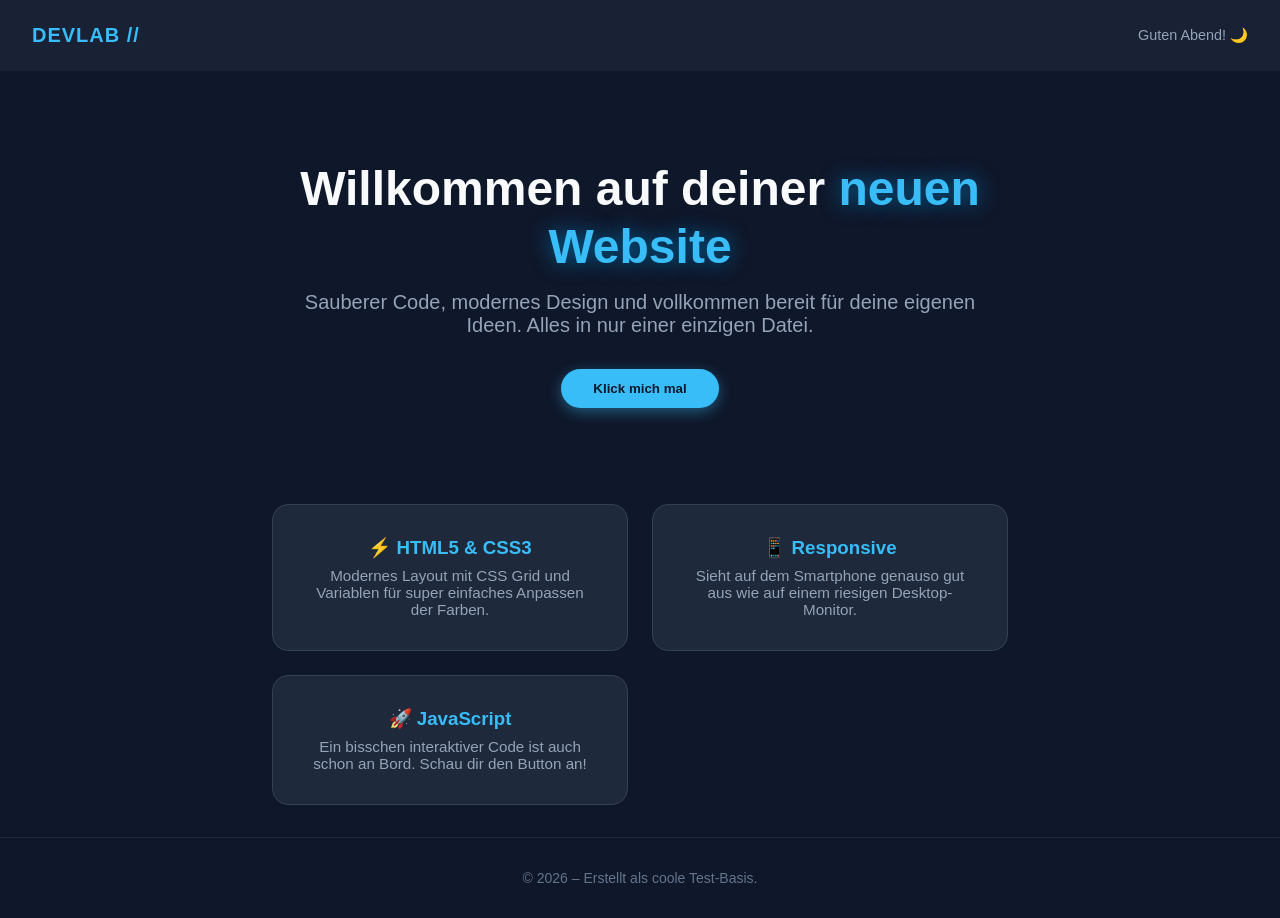
==== index.html @ c37c0ba4 "Add files via upload" ====
<!DOCTYPE html>
<html lang="de">
<head>
    <meta charset="UTF-8">
    <meta name="viewport" content="width=device-width, initial-scale=1.0">
    <title>Meine coole Test-Website</title>
    <style>
        /* Modernes CSS-Reset und Variablen */
        * {
            margin: 0;
            padding: 0;
            box-sizing: border-box;
            font-family: 'Segoe UI', Roboto, Helvetica, Arial, sans-serif;
        }

        :root {
            --bg-color: #0f172a;
            --card-bg: #1e293b;
            --text-color: #f8fafc;
            --accent-color: #38bdf8;
            --accent-glow: #0369a1;
        }

        body {
            background-color: var(--bg-color);
            color: var(--text-color);
            min-height: 100vh;
            display: flex;
            flex-direction: column;
            justify-content: space-between;
            align-items: center;
            overflow-x: hidden;
        }

        /* Header / Navigation */
        header {
            width: 100%;
            padding: 1.5rem 2rem;
            display: flex;
            justify-content: space-between;
            align-items: center;
            background: rgba(30, 41, 59, 0.7);
            backdrop-filter: blur(10px);
            position: fixed;
            top: 0;
            z-index: 100;
        }

        .logo {
            font-weight: 800;
            font-size: 1.25rem;
            color: var(--accent-color);
            text-transform: uppercase;
            letter-spacing: 1px;
        }

        /* Hauptinhalt */
        main {
            margin-top: 5rem;
            flex: 1;
            display: flex;
            flex-direction: column;
            justify-content: center;
            align-items: center;
            padding: 2rem;
            text-align: center;
            max-width: 800px;
            width: 100%;
        }

        .hero-section {
            padding: 3rem 1rem;
        }

        h1 {
            font-size: 3rem;
            font-weight: 800;
            margin-bottom: 1rem;
            line-height: 1.2;
        }

        .highlight {
            color: var(--accent-color);
            text-shadow: 0 0 20px var(--accent-glow);
        }

        .subtitle {
            font-size: 1.25rem;
            color: #94a3b8;
            margin-bottom: 2rem;
        }

        /* Interaktiver Button */
        .btn {
            display: inline-block;
            background: var(--accent-color);
            color: #0f172a;
            padding: 0.75rem 2rem;
            border-radius: 50px;
            text-decoration: none;
            font-weight: 600;
            transition: all 0.3s ease;
            border: none;
            cursor: pointer;
            box-shadow: 0 4px 14px rgba(56, 189, 248, 0.4);
        }

        .btn:hover {
            transform: translateY(-3px);
            box-shadow: 0 6px 20px rgba(56, 189, 248, 0.6);
            background: #7dd3fc;
        }

        /* Karten-Bereich (Features) */
        .features {
            display: grid;
            grid-template-columns: repeat(auto-fit, minmax(250px, 1fr));
            gap: 1.5rem;
            width: 100%;
            margin-top: 3rem;
        }

        .card {
            background: var(--card-bg);
            padding: 2rem;
            border-radius: 16px;
            border: 1px solid #334155;
            transition: transform 0.3s ease, border-color 0.3s ease;
        }

        .card:hover {
            transform: translateY(-5px);
            border-color: var(--accent-color);
        }

        .card h3 {
            margin-bottom: 0.5rem;
            color: var(--accent-color);
        }

        .card p {
            color: #94a3b8;
            font-size: 0.95rem;
        }

        /* Footer */
        footer {
            padding: 2rem;
            color: #64748b;
            font-size: 0.875rem;
            width: 100%;
            text-align: center;
            border-top: 1px solid #1e293b;
        }

        /* Anpassung für Mobilgeräte */
        @media (max-width: 600px) {
            h1 { font-size: 2rem; }
            .subtitle { font-size: 1rem; }
        }
    </style>
</head>
<body>

    <header>
        <div class="logo">DevLab //</div>
        <div id="greeting" style="font-size: 0.9rem; color: #94a3b8;">Hi!</div>
    </header>

    <main>
        <section class="hero-section">
            <h1>Willkommen auf deiner <span class="highlight">neuen Website</span></h1>
            <p class="subtitle">Sauberer Code, modernes Design und vollkommen bereit für deine eigenen Ideen. Alles in nur einer einzigen Datei.</p>
            <button class="btn" onclick="celebrate()">Klick mich mal</button>
        </section>

        <section class="features">
            <div class="card">
                <h3>⚡ HTML5 & CSS3</h3>
                <p>Modernes Layout mit CSS Grid und Variablen für super einfaches Anpassen der Farben.</p>
            </div>
            <div class="card">
                <h3>📱 Responsive</h3>
                <p>Sieht auf dem Smartphone genauso gut aus wie auf einem riesigen Desktop-Monitor.</p>
            </div>
            <div class="card">
                <h3>🚀 JavaScript</h3>
                <p>Ein bisschen interaktiver Code ist auch schon an Bord. Schau dir den Button an!</p>
            </div>
        </section>
    </main>

    <footer>
        <p>&copy; <span id="year"></span> – Erstellt als coole Test-Basis.</p>
    </footer>

    <script>
        // Dynamisches Jahr im Footer anzeigen
        document.getElementById('year').textContent = new Date().getFullYear();

        // Begrüßung basierend auf der Uhrzeit anpassen
        const hours = new Date().getHours();
        const greetingElement = document.getElementById('greeting');
        if (hours < 12) {
            greetingElement.textContent = "Guten Morgen! ☀️";
        } else if (hours < 18) {
            greetingElement.textContent = "Schönen Nachmittag! ☕";
        } else {
            greetingElement.textContent = "Guten Abend! 🌙";
        }

        // Eine kleine interaktive Funktion für den Button
        function celebrate() {
            alert("🚀 Boom! Das JavaScript funktioniert auch einwandfrei. Viel Spaß beim Basteln!");
        }
    </script>
</body>
</html>
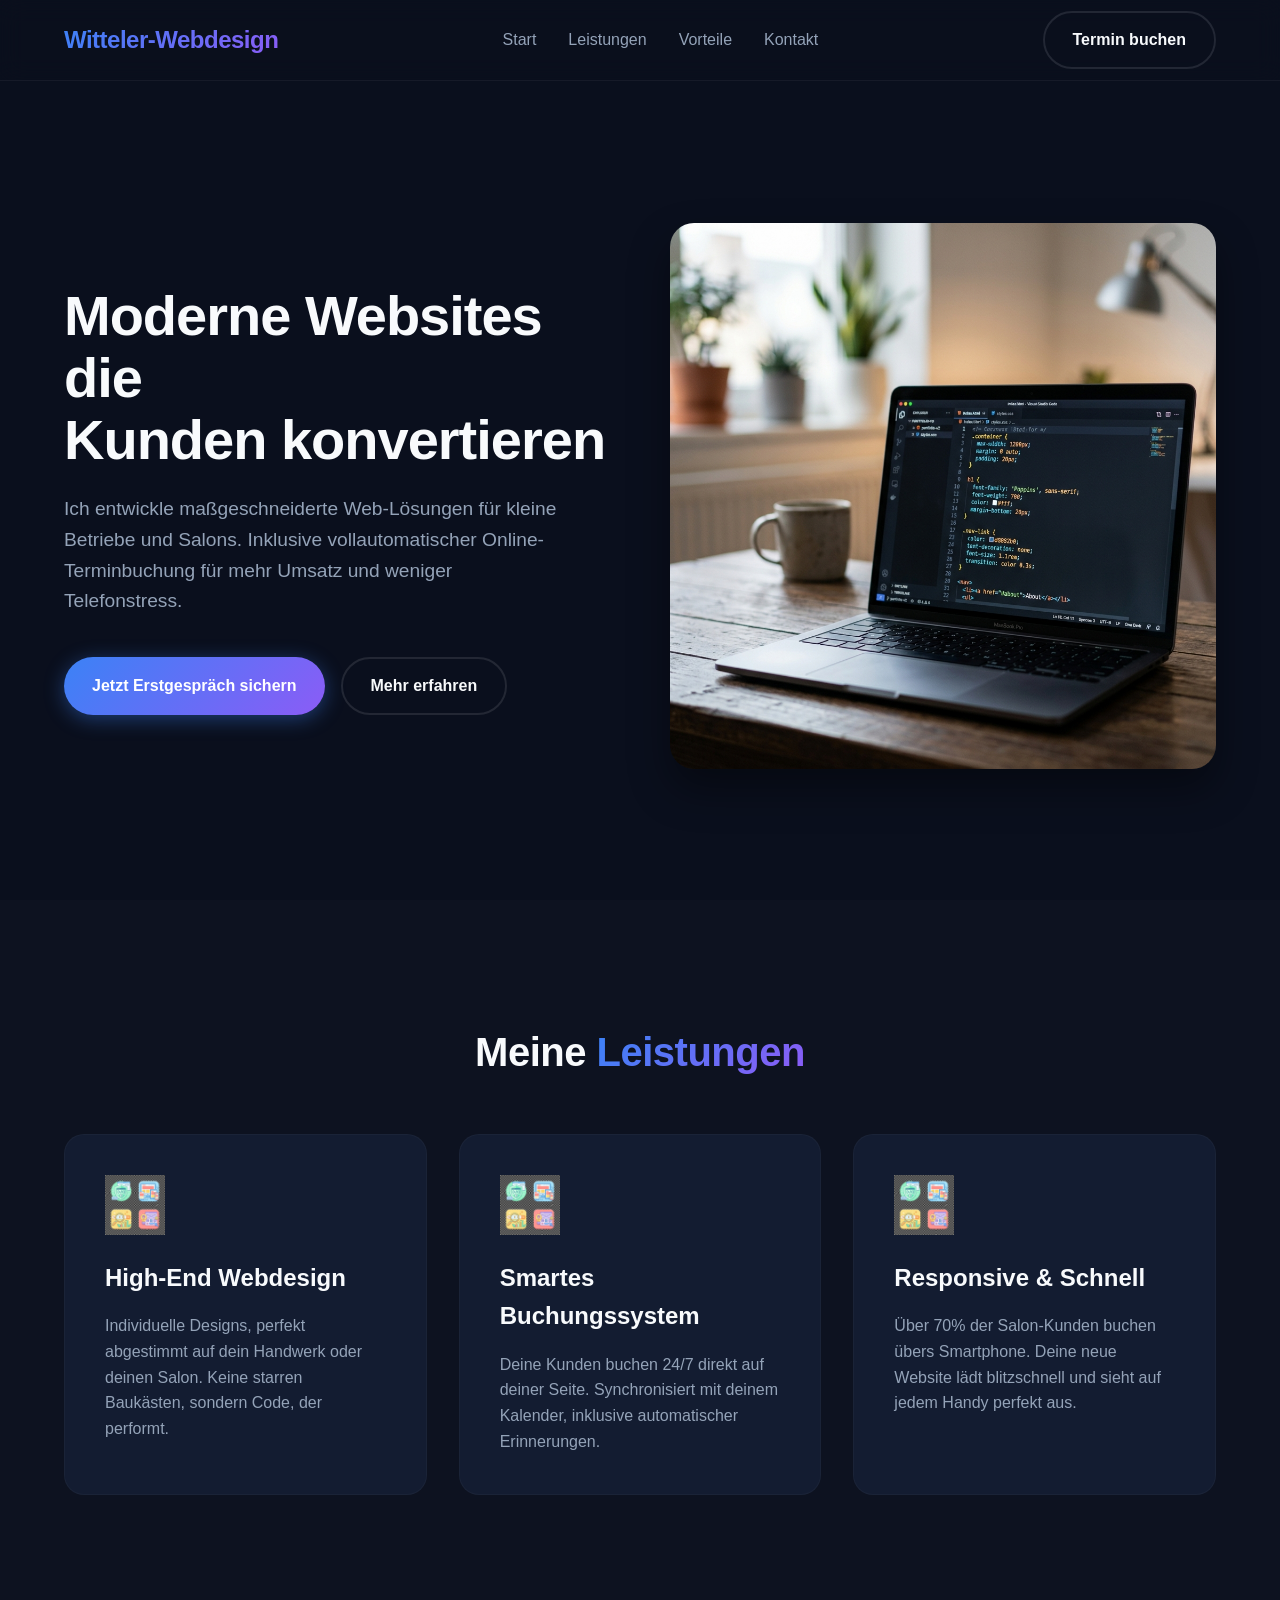
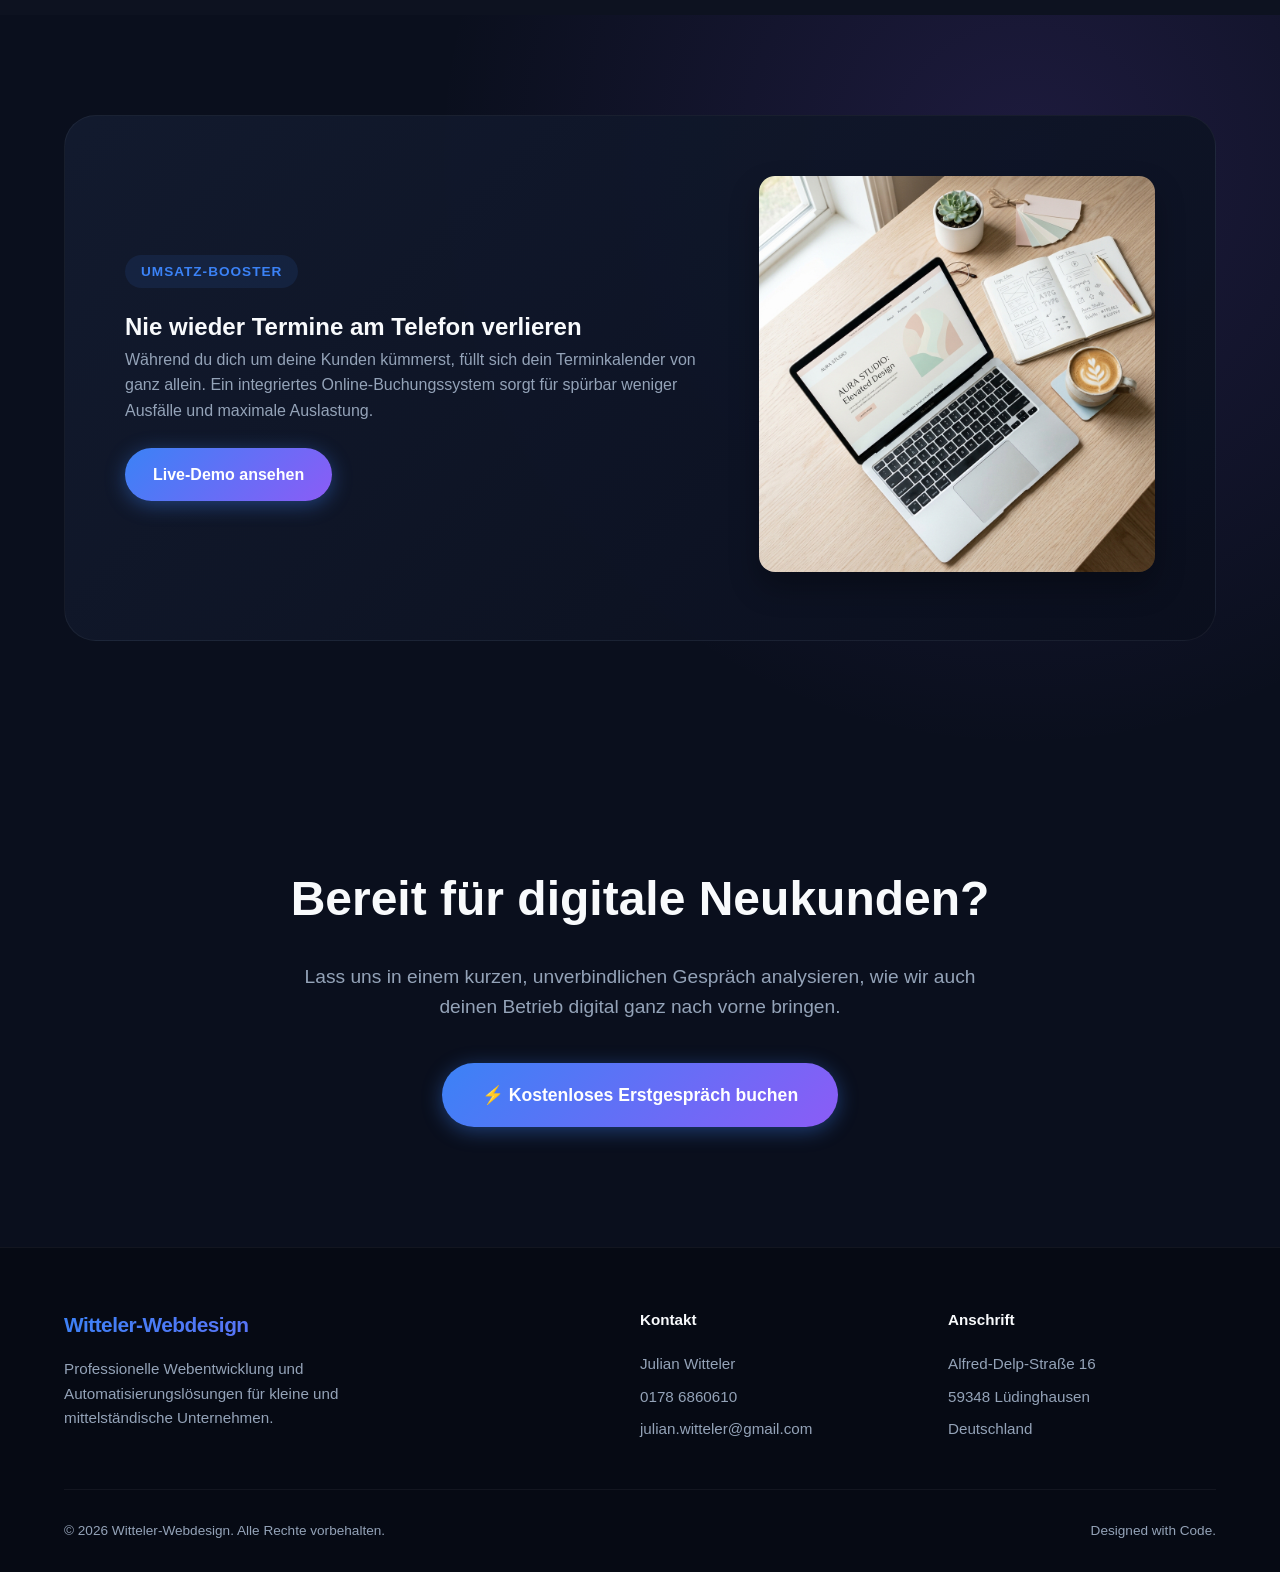
==== commit 93bed566: "Add files via upload" ====
--- a/index.html
+++ b/index.html
@@ -3,216 +3,539 @@
 <head>
     <meta charset="UTF-8">
     <meta name="viewport" content="width=device-width, initial-scale=1.0">
-    <title>Meine coole Test-Website</title>
+    <title>Witteler-Webdesign | Moderne Websites & Buchungssysteme</title>
     <style>
-        /* Modernes CSS-Reset und Variablen */
+        /* --- DESIGN SYSTEM & VARIABLEN --- */
+        :root {
+            --bg-main: #0a0f1d;
+            --bg-card: #131c31;
+            --accent: #3b82f6;
+            --accent-gradient: linear-gradient(135deg, #3b82f6 0%, #8b5cf6 100%);
+            --text-main: #f8fafc;
+            --text-muted: #94a3b8;
+            --font: 'Segoe UI', -apple-system, BlinkMacSystemFont, Roboto, sans-serif;
+            --transition: all 0.4s cubic-bezier(0.16, 1, 0.3, 1);
+        }
+
+        /* --- RESET & BASICS --- */
         * {
             margin: 0;
             padding: 0;
             box-sizing: border-box;
-            font-family: 'Segoe UI', Roboto, Helvetica, Arial, sans-serif;
-        }
-
-        :root {
-            --bg-color: #0f172a;
-            --card-bg: #1e293b;
-            --text-color: #f8fafc;
-            --accent-color: #38bdf8;
-            --accent-glow: #0369a1;
+            scroll-behavior: smooth;
         }
 
         body {
-            background-color: var(--bg-color);
-            color: var(--text-color);
-            min-height: 100vh;
-            display: flex;
-            flex-direction: column;
-            justify-content: space-between;
+            background-color: var(--bg-main);
+            color: var(--text-main);
+            font-family: var(--font);
+            overflow-x: hidden;
+            line-height: 1.6;
+        }
+
+        /* --- REUSABLE COMPONENTS --- */
+        .container {
+            max-width: 1200px;
+            margin: 0 auto;
+            padding: 0 24px;
+        }
+
+        .btn {
+            display: inline-flex;
             align-items: center;
-            overflow-x: hidden;
-        }
-
-        /* Header / Navigation */
+            justify-content: center;
+            padding: 14px 28px;
+            border-radius: 50px;
+            font-weight: 600;
+            text-decoration: none;
+            cursor: pointer;
+            transition: var(--transition);
+            border: none;
+            font-size: 1rem;
+        }
+
+        .btn-primary {
+            background: var(--accent-gradient);
+            color: white;
+            box-shadow: 0 4px 20px rgba(59, 130, 246, 0.4);
+        }
+
+        .btn-primary:hover {
+            transform: translateY(-3px);
+            box-shadow: 0 8px 30px rgba(59, 130, 246, 0.6);
+        }
+
+        .btn-secondary {
+            background: transparent;
+            color: var(--text-main);
+            border: 2px solid rgba(255, 255, 255, 0.1);
+        }
+
+        .btn-secondary:hover {
+            background: rgba(255, 255, 255, 0.05);
+            border-color: var(--accent);
+            transform: translateY(-3px);
+        }
+
+        .section-title {
+            text-align: center;
+            font-size: 2.5rem;
+            margin-bottom: 50px;
+            font-weight: 800;
+            letter-spacing: -0.5px;
+        }
+
+        .section-title span {
+            background: var(--accent-gradient);
+            -webkit-background-clip: text;
+            -webkit-text-fill-color: transparent;
+        }
+
+        /* --- ANIMATION HELPERS (Scroll-triggered) --- */
+        .reveal {
+            opacity: 0;
+            transform: translateY(40px);
+            transition: opacity 0.8s ease, transform 0.8s ease;
+        }
+
+        .reveal.active {
+            opacity: 1;
+            transform: translateY(0);
+        }
+
+        /* --- NAVIGATION --- */
         header {
+            position: fixed;
+            top: 0;
+            left: 0;
             width: 100%;
-            padding: 1.5rem 2rem;
+            z-index: 1000;
+            background: rgba(10, 15, 29, 0.8);
+            backdrop-filter: blur(12px);
+            border-bottom: 1px solid rgba(255, 255, 255, 0.05);
+            transition: var(--transition);
+        }
+
+        nav {
+            height: 80px;
             display: flex;
             justify-content: space-between;
             align-items: center;
-            background: rgba(30, 41, 59, 0.7);
-            backdrop-filter: blur(10px);
-            position: fixed;
+        }
+
+        .logo {
+            font-size: 1.5rem;
+            font-weight: 800;
+            letter-spacing: -0.5px;
+            background: var(--accent-gradient);
+            -webkit-background-clip: text;
+            -webkit-text-fill-color: transparent;
+        }
+
+        .nav-links {
+            display: flex;
+            gap: 32px;
+            list-style: none;
+        }
+
+        .nav-links a {
+            color: var(--text-muted);
+            text-decoration: none;
+            font-weight: 500;
+            transition: var(--transition);
+        }
+
+        .nav-links a:hover {
+            color: var(--text-main);
+        }
+
+        /* --- HERO SECTION --- */
+        #home {
+            min-height: 100vh;
+            display: flex;
+            align-items: center;
+            padding-top: 100px;
+            position: relative;
+        }
+
+        .hero-wrapper {
+            display: grid;
+            grid-template-columns: 1fr 1fr;
+            gap: 60px;
+            align-items: center;
+        }
+
+        .hero-text h1 {
+            font-size: 3.5rem;
+            line-height: 1.1;
+            font-weight: 800;
+            margin-bottom: 24px;
+            letter-spacing: -1px;
+        }
+
+        .hero-text p {
+            color: var(--text-muted);
+            font-size: 1.2rem;
+            margin-bottom: 40px;
+            max-width: 500px;
+        }
+
+        .hero-buttons {
+            display: flex;
+            gap: 16px;
+        }
+
+        .hero-image-container {
+            position: relative;
+        }
+
+        .hero-img {
+            width: 100%;
+            height: auto;
+            border-radius: 24px;
+            box-shadow: 0 20px 40px rgba(0,0,0,0.4);
+            animation: float 6s ease-in-out infinite;
+        }
+
+        @keyframes float {
+            0%, 100% { transform: translateY(0); }
+            50% { transform: translateY(-15px); }
+        }
+
+        /* --- SERVICES (LEISTUNGEN) --- */
+        #services {
+            padding: 120px 0;
+            background: rgba(255,255,255,0.01);
+        }
+
+        .services-grid {
+            display: grid;
+            grid-template-columns: repeat(auto-fit, minmax(300px, 1fr));
+            gap: 32px;
+        }
+
+        .service-card {
+            background: var(--bg-card);
+            border: 1px solid rgba(255, 255, 255, 0.03);
+            padding: 40px;
+            border-radius: 20px;
+            transition: var(--transition);
+            position: relative;
+            overflow: hidden;
+        }
+
+        .service-card::before {
+            content: '';
+            position: absolute;
             top: 0;
-            z-index: 100;
-        }
-
-        .logo {
-            font-weight: 800;
-            font-size: 1.25rem;
-            color: var(--accent-color);
+            left: 0;
+            width: 100%;
+            height: 100%;
+            background: var(--accent-gradient);
+            opacity: 0;
+            transition: var(--transition);
+            z-index: 1;
+        }
+
+        .service-card:hover::before {
+            opacity: 0.03;
+        }
+
+        .service-card:hover {
+            transform: translateY(-8px);
+            border-color: rgba(59, 130, 246, 0.3);
+            box-shadow: 0 15px 30px rgba(0,0,0,0.2);
+        }
+
+        .service-icon-wrapper {
+            margin-bottom: 24px;
+            height: 60px;
+        }
+
+        .service-icon-wrapper img {
+            height: 100%;
+            object-fit: contain;
+        }
+
+        .service-card h3 {
+            font-size: 1.5rem;
+            margin-bottom: 16px;
+            font-weight: 700;
+        }
+
+        .service-card p {
+            color: var(--text-muted);
+        }
+
+        /* --- SPEZIAL-FEATURE (BUCHUNGSSYSTEM) --- */
+        #booking-feature {
+            padding: 100px 0;
+            background: radial-gradient(circle at 80% 20%, rgba(139, 92, 246, 0.15) 0%, transparent 50%);
+        }
+
+        .feature-box {
+            background: linear-gradient(135deg, rgba(19, 28, 49, 0.9) 0%, rgba(10, 15, 29, 0.9) 100%);
+            border: 1px solid rgba(255,255,255,0.05);
+            border-radius: 32px;
+            padding: 60px;
+            display: grid;
+            grid-template-columns: 1.2fr 0.8fr;
+            gap: 40px;
+            align-items: center;
+        }
+
+        .feature-badge {
+            background: rgba(59, 130, 246, 0.1);
+            color: var(--accent);
+            padding: 6px 16px;
+            border-radius: 20px;
+            font-size: 0.85rem;
+            font-weight: 700;
+            display: inline-block;
+            margin-bottom: 20px;
             text-transform: uppercase;
             letter-spacing: 1px;
         }
 
-        /* Hauptinhalt */
-        main {
-            margin-top: 5rem;
-            flex: 1;
-            display: flex;
-            flex-direction: column;
-            justify-content: center;
-            align-items: center;
-            padding: 2rem;
+        .feature-showcase img {
+            width: 100%;
+            border-radius: 16px;
+            box-shadow: 0 15px 30px rgba(0,0,0,0.3);
+        }
+
+        /* --- CALL TO ACTION (KONTAKT-TRIGGER) --- */
+        #cta {
+            padding: 120px 0;
             text-align: center;
-            max-width: 800px;
-            width: 100%;
-        }
-
-        .hero-section {
-            padding: 3rem 1rem;
-        }
-
-        h1 {
+            position: relative;
+        }
+
+        .cta-content {
+            max-width: 700px;
+            margin: 0 auto;
+        }
+
+        .cta-content h2 {
             font-size: 3rem;
             font-weight: 800;
-            margin-bottom: 1rem;
-            line-height: 1.2;
-        }
-
-        .highlight {
-            color: var(--accent-color);
-            text-shadow: 0 0 20px var(--accent-glow);
-        }
-
-        .subtitle {
-            font-size: 1.25rem;
-            color: #94a3b8;
-            margin-bottom: 2rem;
-        }
-
-        /* Interaktiver Button */
-        .btn {
-            display: inline-block;
-            background: var(--accent-color);
-            color: #0f172a;
-            padding: 0.75rem 2rem;
-            border-radius: 50px;
-            text-decoration: none;
+            margin-bottom: 24px;
+        }
+
+        /* --- FOOTER & IMPRESSUM --- */
+        footer {
+            background: #060a14;
+            padding: 60px 0 30px 0;
+            border-top: 1px solid rgba(255,255,255,0.05);
+            font-size: 0.95rem;
+        }
+
+        .footer-grid {
+            display: grid;
+            grid-template-columns: 2fr 1fr 1fr;
+            gap: 40px;
+            margin-bottom: 40px;
+        }
+
+        .footer-logo h3 {
+            font-size: 1.3rem;
+            margin-bottom: 16px;
+        }
+
+        .footer-logo p {
+            color: var(--text-muted);
+            max-width: 300px;
+        }
+
+        .footer-col h4 {
+            margin-bottom: 20px;
             font-weight: 600;
-            transition: all 0.3s ease;
-            border: none;
-            cursor: pointer;
-            box-shadow: 0 4px 14px rgba(56, 189, 248, 0.4);
-        }
-
-        .btn:hover {
-            transform: translateY(-3px);
-            box-shadow: 0 6px 20px rgba(56, 189, 248, 0.6);
-            background: #7dd3fc;
-        }
-
-        /* Karten-Bereich (Features) */
-        .features {
-            display: grid;
-            grid-template-columns: repeat(auto-fit, minmax(250px, 1fr));
-            gap: 1.5rem;
-            width: 100%;
-            margin-top: 3rem;
-        }
-
-        .card {
-            background: var(--card-bg);
-            padding: 2rem;
-            border-radius: 16px;
-            border: 1px solid #334155;
-            transition: transform 0.3s ease, border-color 0.3s ease;
-        }
-
-        .card:hover {
-            transform: translateY(-5px);
-            border-color: var(--accent-color);
-        }
-
-        .card h3 {
-            margin-bottom: 0.5rem;
-            color: var(--accent-color);
-        }
-
-        .card p {
-            color: #94a3b8;
-            font-size: 0.95rem;
-        }
-
-        /* Footer */
-        footer {
-            padding: 2rem;
-            color: #64748b;
-            font-size: 0.875rem;
-            width: 100%;
-            text-align: center;
-            border-top: 1px solid #1e293b;
-        }
-
-        /* Anpassung für Mobilgeräte */
-        @media (max-width: 600px) {
-            h1 { font-size: 2rem; }
-            .subtitle { font-size: 1rem; }
+            color: var(--text-main);
+        }
+
+        .footer-col p {
+            color: var(--text-muted);
+            margin-bottom: 8px;
+        }
+
+        .footer-bottom {
+            padding-top: 30px;
+            border-top: 1px solid rgba(255,255,255,0.05);
+            display: flex;
+            justify-content: space-between;
+            color: var(--text-muted);
+            font-size: 0.85rem;
+        }
+
+        /* --- RESPONSIVE DESIGN (MOBILOPTIMIERUNG) --- */
+        @media (max-width: 968px) {
+            .hero-wrapper {
+                grid-template-columns: 1fr;
+                text-align: center;
+                gap: 40px;
+            }
+            .hero-text h1 {
+                font-size: 2.8rem;
+            }
+            .hero-text p {
+                margin: 0 auto 40px auto;
+            }
+            .hero-buttons {
+                justify-content: center;
+            }
+            .feature-box {
+                grid-template-columns: 1fr;
+                padding: 40px;
+            }
+            .footer-grid {
+                grid-template-columns: 1fr;
+                gap: 30px;
+            }
+            .nav-links {
+                display: none; /* Für ein echtes Kundenprojekt könnte hier ein Burger-Menü hin */
+            }
         }
     </style>
 </head>
 <body>
 
     <header>
-        <div class="logo">DevLab //</div>
-        <div id="greeting" style="font-size: 0.9rem; color: #94a3b8;">Hi!</div>
+        <div class="container">
+            <nav>
+                <div class="logo">Witteler-Webdesign</div>
+                <ul class="nav-links">
+                    <li><a href="#home">Start</a></li>
+                    <li><a href="#services">Leistungen</a></li>
+                    <li><a href="#booking-feature">Vorteile</a></li>
+                    <li><a href="#cta">Kontakt</a></li>
+                </ul>
+                <a href="HIER_DEIN_CAL_COM_LINK_EINTRAGEN" class="btn btn-secondary" target="_blank">Termin buchen</a>
+            </nav>
+        </div>
     </header>
 
-    <main>
-        <section class="hero-section">
-            <h1>Willkommen auf deiner <span class="highlight">neuen Website</span></h1>
-            <p class="subtitle">Sauberer Code, modernes Design und vollkommen bereit für deine eigenen Ideen. Alles in nur einer einzigen Datei.</p>
-            <button class="btn" onclick="celebrate()">Klick mich mal</button>
-        </section>
-
-        <section class="features">
-            <div class="card">
-                <h3>⚡ HTML5 & CSS3</h3>
-                <p>Modernes Layout mit CSS Grid und Variablen für super einfaches Anpassen der Farben.</p>
+    <section id="home">
+        <div class="container">
+            <div class="hero-wrapper">
+                <div class="hero-text">
+                    <h1>Moderne Websites die <br><span>Kunden konvertieren</span></h1>
+                    <p>Ich entwickle maßgeschneiderte Web-Lösungen für kleine Betriebe und Salons. Inklusive vollautomatischer Online-Terminbuchung für mehr Umsatz und weniger Telefonstress.</p>
+                    <div class="hero-buttons">
+                        <a href="HIER_DEIN_CAL_COM_LINK_EINTRAGEN" class="btn btn-primary" target="_blank">Jetzt Erstgespräch sichern</a>
+                        <a href="#services" class="btn btn-secondary">Mehr erfahren</a>
+                    </div>
+                </div>
+                <div class="hero-image-container">
+                    <img src="hero_workspace.png" alt="Moderner Arbeitsplatz Webentwicklung" class="hero-img">
+                </div>
             </div>
-            <div class="card">
-                <h3>📱 Responsive</h3>
-                <p>Sieht auf dem Smartphone genauso gut aus wie auf einem riesigen Desktop-Monitor.</p>
+        </div>
+    </section>
+
+    <section id="services">
+        <div class="container">
+            <h2 class="section-title reveal">Meine <span>Leistungen</span></h2>
+            <div class="services-grid">
+                
+                <div class="service-card reveal">
+                    <div class="service-icon-wrapper">
+                        <img src="service_icons.png" alt="Webdesign Icon">
+                    </div>
+                    <h3>High-End Webdesign</h3>
+                    <p>Individuelle Designs, perfekt abgestimmt auf dein Handwerk oder deinen Salon. Keine starren Baukästen, sondern Code, der performt.</p>
+                </div>
+
+                <div class="service-card reveal">
+                    <div class="service-icon-wrapper">
+                        <img src="service_icons.png" alt="Booking Icon">
+                    </div>
+                    <h3>Smartes Buchungssystem</h3>
+                    <p>Deine Kunden buchen 24/7 direkt auf deiner Seite. Synchronisiert mit deinem Kalender, inklusive automatischer Erinnerungen.</p>
+                </div>
+
+                <div class="service-card reveal">
+                    <div class="service-icon-wrapper">
+                        <img src="service_icons.png" alt="Mobile Responsive Icon">
+                    </div>
+                    <h3>Responsive & Schnell</h3>
+                    <p>Über 70% der Salon-Kunden buchen übers Smartphone. Deine neue Website lädt blitzschnell und sieht auf jedem Handy perfekt aus.</p>
+                </div>
+
             </div>
-            <div class="card">
-                <h3>🚀 JavaScript</h3>
-                <p>Ein bisschen interaktiver Code ist auch schon an Bord. Schau dir den Button an!</p>
+        </div>
+    </section>
+
+    <section id="booking-feature">
+        <div class="container">
+            <div class="feature-box reveal">
+                <div class="feature-text">
+                    <span class="feature-badge">Umsatz-Booster</span>
+                    <h2>Nie wieder Termine am Telefon verlieren</h2>
+                    <p style="color: var(--text-muted); margin-bottom: 24px;">Während du dich um deine Kunden kümmerst, füllt sich dein Terminkalender von ganz allein. Ein integriertes Online-Buchungssystem sorgt für spürbar weniger Ausfälle und maximale Auslastung.</p>
+                    <a href="HIER_DEIN_CAL_COM_LINK_EINTRAGEN" class="btn btn-primary" target="_blank">Live-Demo ansehen</a>
+                </div>
+                <div class="feature-showcase">
+                    <img src="gallery1.png" alt="Vorschau des Buchungssystems">
+                </div>
             </div>
-        </section>
-    </main>
+        </div>
+    </section>
+
+    <section id="cta">
+        <div class="container">
+            <div class="cta-content reveal">
+                <h2>Bereit für digitale Neukunden?</h2>
+                <p style="color: var(--text-muted); margin-bottom: 40px; font-size: 1.2rem;">Lass uns in einem kurzen, unverbindlichen Gespräch analysieren, wie wir auch deinen Betrieb digital ganz nach vorne bringen.</p>
+                <a href="HIER_DEIN_CAL_COM_LINK_EINTRAGEN" class="btn btn-primary" style="padding: 18px 40px; font-size: 1.1rem;" target="_blank">⚡ Kostenloses Erstgespräch buchen</a>
+            </div>
+        </div>
+    </section>
 
     <footer>
-        <p>&copy; <span id="year"></span> – Erstellt als coole Test-Basis.</p>
+        <div class="container">
+            <div class="footer-grid">
+                <div class="footer-logo">
+                    <h3 class="logo">Witteler-Webdesign</h3>
+                    <p>Professionelle Webentwicklung und Automatisierungslösungen für kleine und mittelständische Unternehmen.</p>
+                </div>
+                <div class="footer-col">
+                    <h4>Kontakt</h4>
+                    <p>Julian Witteler</p>
+                    <p>0178 6860610</p>
+                    <p>julian.witteler@gmail.com</p>
+                </div>
+                <div class="footer-col">
+                    <h4>Anschrift</h4>
+                    <p>Alfred-Delp-Straße 16</p>
+                    <p>59348 Lüdinghausen</p>
+                    <p>Deutschland</p>
+                </div>
+            </div>
+            <div class="footer-bottom">
+                <p>&copy; 2026 Witteler-Webdesign. Alle Rechte vorbehalten.</p>
+                <p>Designed with Code.</p>
+            </div>
+        </div>
     </footer>
 
     <script>
-        // Dynamisches Jahr im Footer anzeigen
-        document.getElementById('year').textContent = new Date().getFullYear();
-
-        // Begrüßung basierend auf der Uhrzeit anpassen
-        const hours = new Date().getHours();
-        const greetingElement = document.getElementById('greeting');
-        if (hours < 12) {
-            greetingElement.textContent = "Guten Morgen! ☀️";
-        } else if (hours < 18) {
-            greetingElement.textContent = "Schönen Nachmittag! ☕";
-        } else {
-            greetingElement.textContent = "Guten Abend! 🌙";
-        }
-
-        // Eine kleine interaktive Funktion für den Button
-        function celebrate() {
-            alert("🚀 Boom! Das JavaScript funktioniert auch einwandfrei. Viel Spaß beim Basteln!");
-        }
+        // Scroll-Reveal Animation: Elemente blenden weich ein, wenn man zu ihnen scrollt
+        const reveals = document.querySelectorAll('.reveal');
+
+        function revealOnScroll() {
+            for (let i = 0; i < reveals.length; i++) {
+                const windowHeight = window.innerHeight;
+                const elementTop = reveals[i].getBoundingClientRect().top;
+                const elementVisible = 100; // Pixel, die das Element sichtbar sein muss, bevor es triggert
+
+                if (elementTop < windowHeight - elementVisible) {
+                    reveals[i].classList.add('active');
+                }
+            }
+        }
+
+        window.addEventListener('scroll', revealOnScroll);
+        // Einmal beim Laden ausführen, falls Elemente bereits im Sichtfeld sind
+        window.addEventListener('load', revealOnScroll);
     </script>
 </body>
 </html>
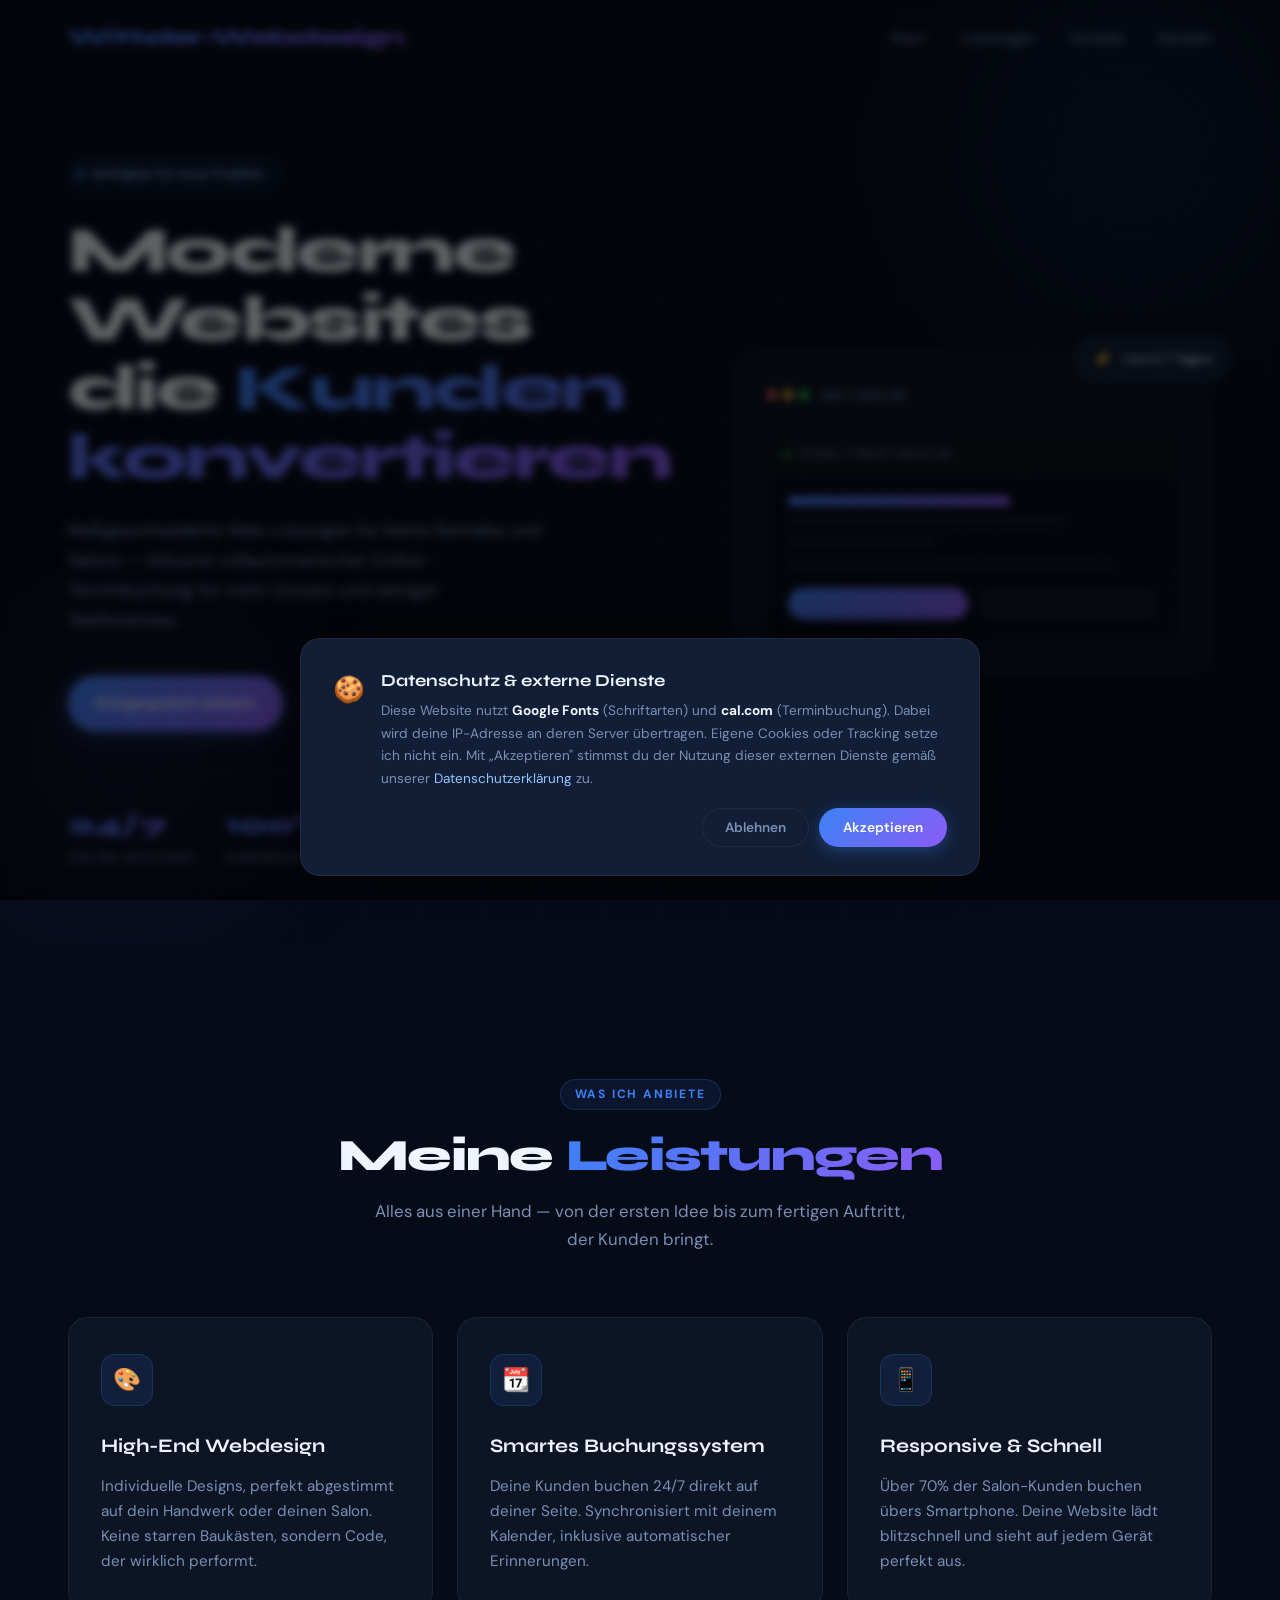
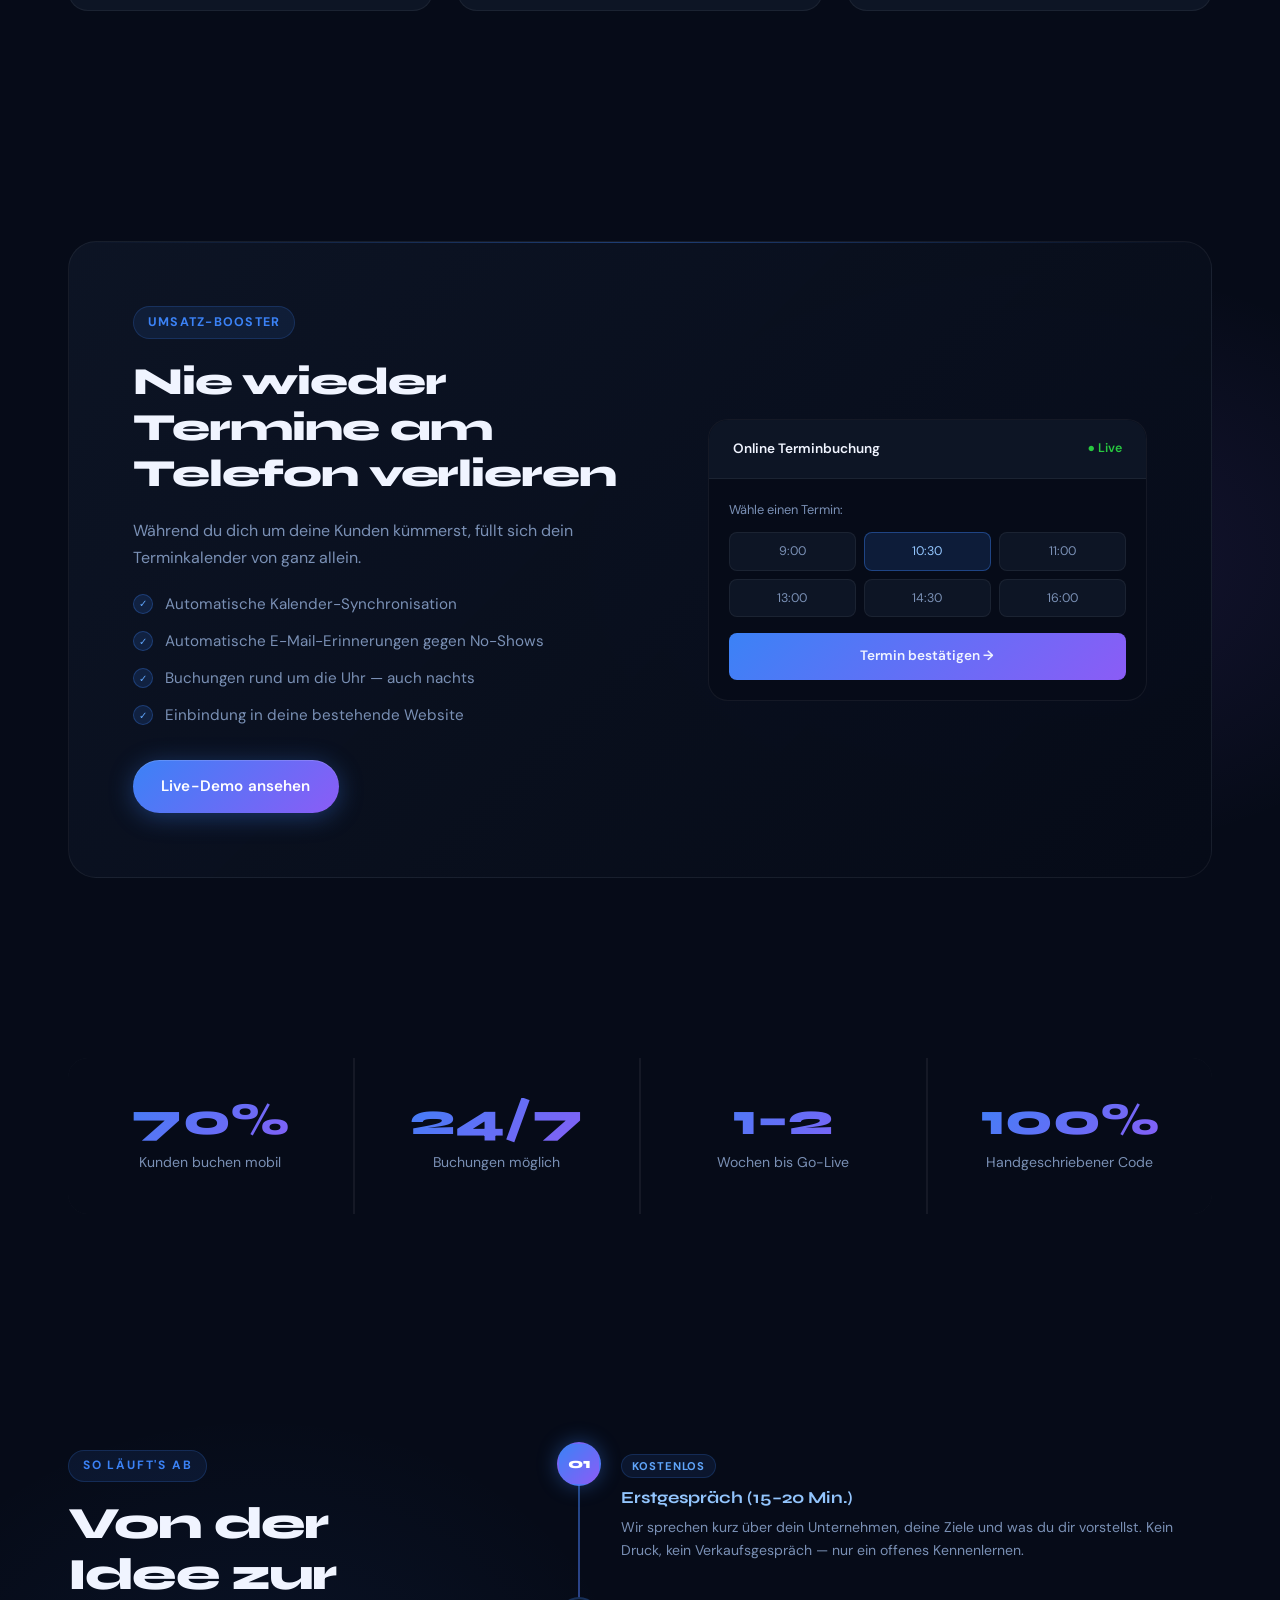
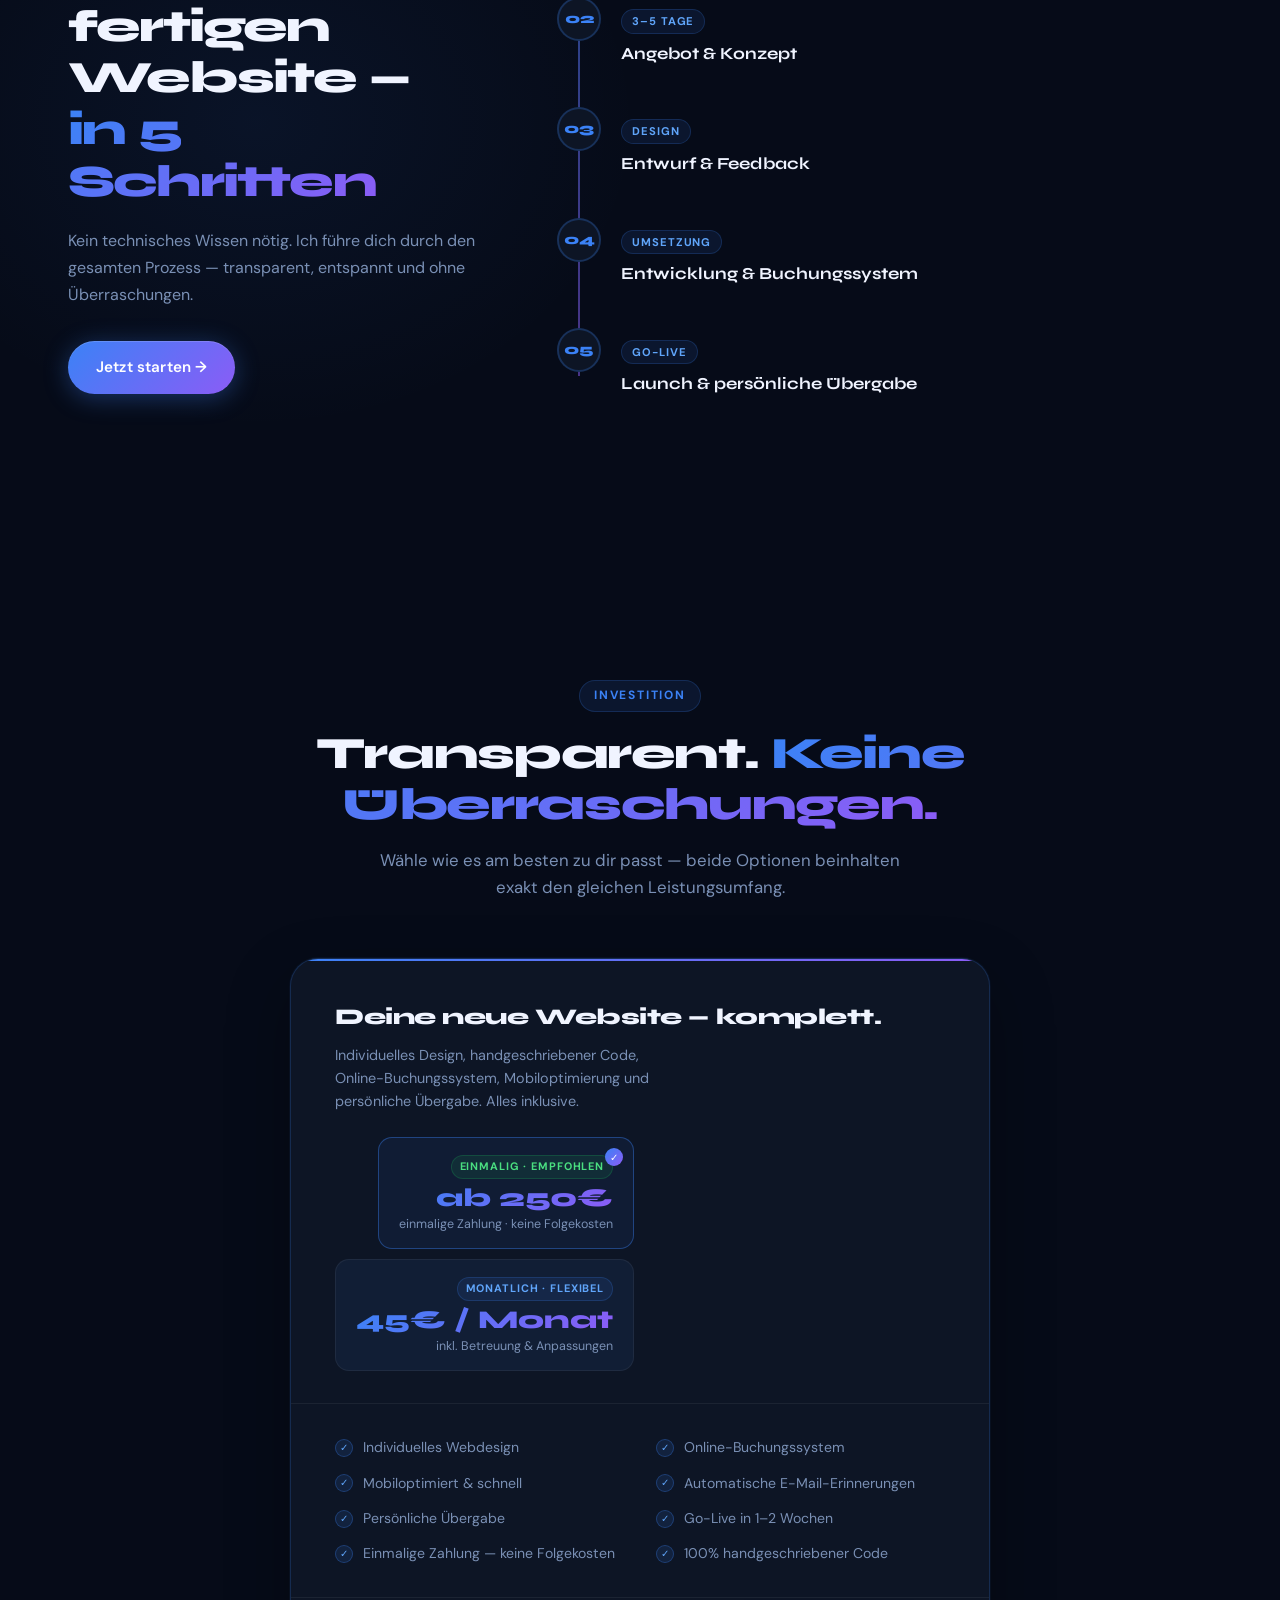
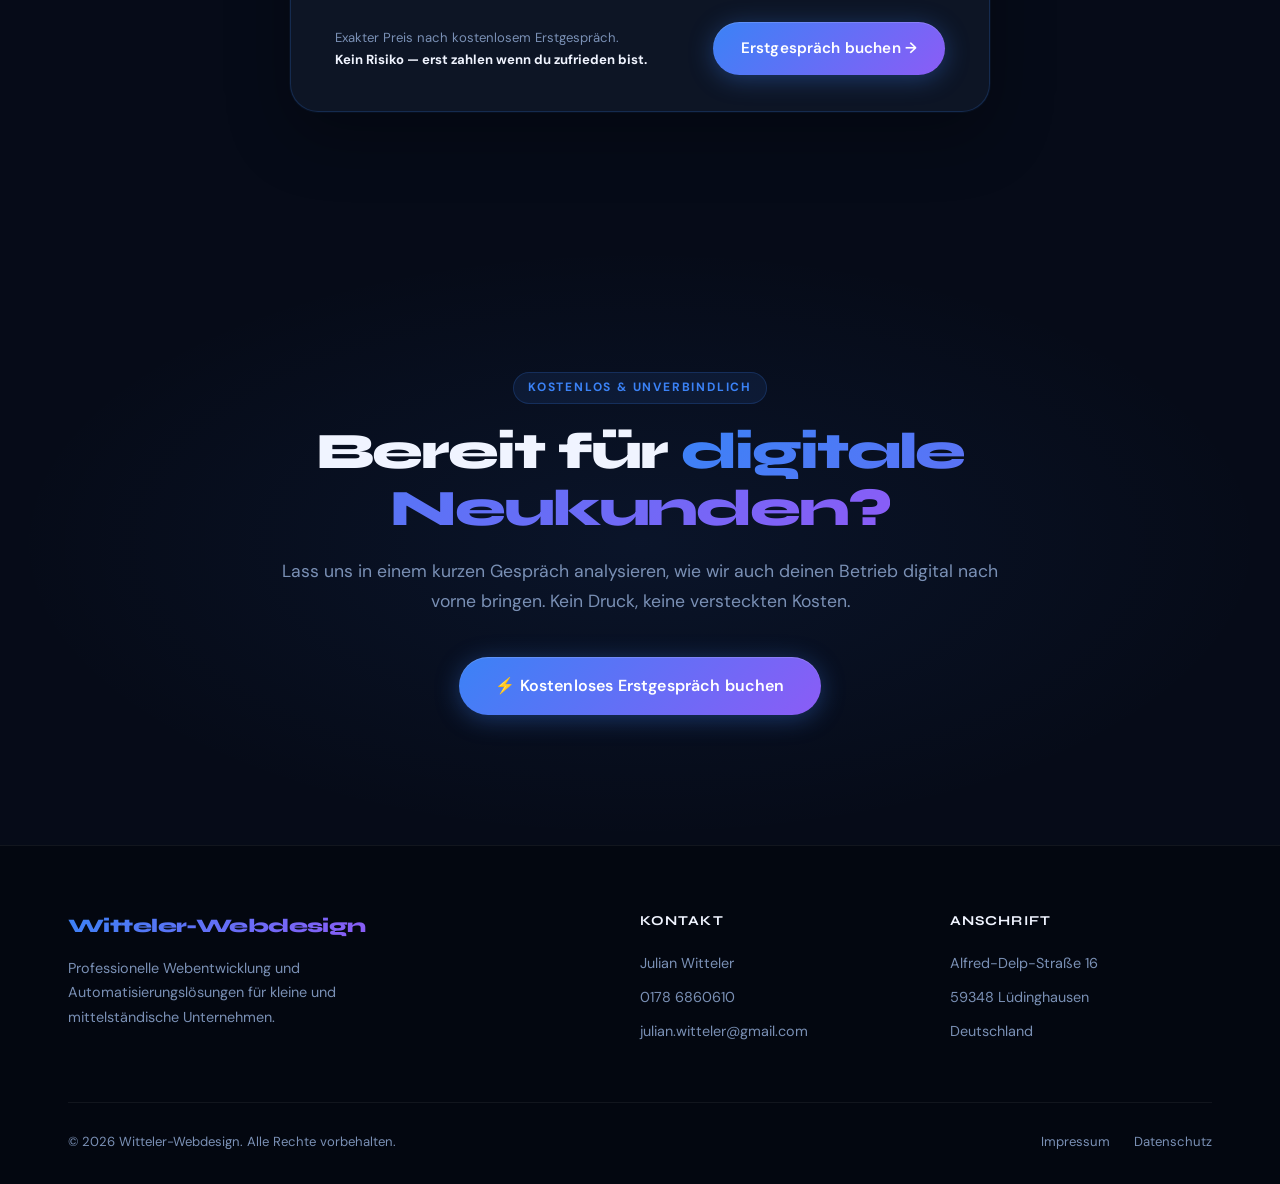
==== commit 9d5f9325: "Add files via upload" ====
--- a/index.html
+++ b/index.html
@@ -4,504 +4,1368 @@
     <meta charset="UTF-8">
     <meta name="viewport" content="width=device-width, initial-scale=1.0">
     <title>Witteler-Webdesign | Moderne Websites & Buchungssysteme</title>
+    <link rel="preconnect" href="https://fonts.googleapis.com">
+    <link rel="preconnect" href="https://fonts.gstatic.com" crossorigin>
+    <link href="https://fonts.googleapis.com/css2?family=Syne:wght@400;600;700;800&family=DM+Sans:wght@300;400;500&display=swap" rel="stylesheet">
     <style>
-        /* --- DESIGN SYSTEM & VARIABLEN --- */
         :root {
-            --bg-main: #0a0f1d;
-            --bg-card: #131c31;
+            --bg-main: #060b18;
+            --bg-card: #0d1525;
+            --bg-card2: #111e35;
             --accent: #3b82f6;
+            --accent2: #8b5cf6;
             --accent-gradient: linear-gradient(135deg, #3b82f6 0%, #8b5cf6 100%);
-            --text-main: #f8fafc;
-            --text-muted: #94a3b8;
-            --font: 'Segoe UI', -apple-system, BlinkMacSystemFont, Roboto, sans-serif;
-            --transition: all 0.4s cubic-bezier(0.16, 1, 0.3, 1);
-        }
-
-        /* --- RESET & BASICS --- */
-        * {
-            margin: 0;
-            padding: 0;
-            box-sizing: border-box;
-            scroll-behavior: smooth;
-        }
+            --text-main: #f0f4ff;
+            --text-muted: #7a90b5;
+            --border: rgba(255,255,255,0.06);
+            --glow: rgba(59,130,246,0.15);
+            --font-head: 'Syne', sans-serif;
+            --font-body: 'DM Sans', sans-serif;
+            --ease: cubic-bezier(0.16, 1, 0.3, 1);
+        }
+
+        *, *::before, *::after {
+            margin: 0; padding: 0; box-sizing: border-box;
+        }
+
+        html { scroll-behavior: smooth; }
 
         body {
-            background-color: var(--bg-main);
+            background: var(--bg-main);
             color: var(--text-main);
-            font-family: var(--font);
+            font-family: var(--font-body);
             overflow-x: hidden;
-            line-height: 1.6;
-        }
-
-        /* --- REUSABLE COMPONENTS --- */
-        .container {
-            max-width: 1200px;
-            margin: 0 auto;
-            padding: 0 24px;
-        }
-
+            line-height: 1.65;
+        }
+
+        /* ---- SCROLLBAR ---- */
+        ::-webkit-scrollbar { width: 4px; }
+        ::-webkit-scrollbar-track { background: var(--bg-main); }
+        ::-webkit-scrollbar-thumb { background: var(--accent); border-radius: 4px; }
+
+        /* ---- NOISE OVERLAY ---- */
+        body::before {
+            content: '';
+            position: fixed;
+            inset: 0;
+            background-image: url("data:image/svg+xml,%3Csvg viewBox='0 0 256 256' xmlns='http://www.w3.org/2000/svg'%3E%3Cfilter id='noise'%3E%3CfeTurbulence type='fractalNoise' baseFrequency='0.9' numOctaves='4' stitchTiles='stitch'/%3E%3C/filter%3E%3Crect width='100%25' height='100%25' filter='url(%23noise)' opacity='1'/%3E%3C/svg%3E");
+            opacity: 0.022;
+            pointer-events: none;
+            z-index: 9999;
+        }
+
+        .container { max-width: 1200px; margin: 0 auto; padding: 0 28px; }
+
+        /* ---- BUTTONS ---- */
         .btn {
-            display: inline-flex;
-            align-items: center;
-            justify-content: center;
-            padding: 14px 28px;
-            border-radius: 50px;
-            font-weight: 600;
-            text-decoration: none;
-            cursor: pointer;
-            transition: var(--transition);
-            border: none;
-            font-size: 1rem;
-        }
-
+            display: inline-flex; align-items: center; gap: 8px;
+            padding: 14px 28px; border-radius: 50px; font-weight: 600;
+            text-decoration: none; cursor: pointer; border: none;
+            font-size: 0.95rem; font-family: var(--font-body);
+            transition: all 0.35s var(--ease); letter-spacing: 0.01em;
+        }
         .btn-primary {
             background: var(--accent-gradient);
-            color: white;
-            box-shadow: 0 4px 20px rgba(59, 130, 246, 0.4);
-        }
-
+            color: #fff;
+            box-shadow: 0 4px 24px rgba(59,130,246,0.35), inset 0 1px 0 rgba(255,255,255,0.15);
+        }
         .btn-primary:hover {
             transform: translateY(-3px);
-            box-shadow: 0 8px 30px rgba(59, 130, 246, 0.6);
-        }
-
+            box-shadow: 0 8px 36px rgba(59,130,246,0.55), inset 0 1px 0 rgba(255,255,255,0.15);
+        }
         .btn-secondary {
-            background: transparent;
+            background: rgba(255,255,255,0.04);
             color: var(--text-main);
-            border: 2px solid rgba(255, 255, 255, 0.1);
-        }
-
+            border: 1px solid var(--border);
+            backdrop-filter: blur(8px);
+        }
         .btn-secondary:hover {
-            background: rgba(255, 255, 255, 0.05);
-            border-color: var(--accent);
+            background: rgba(59,130,246,0.1);
+            border-color: rgba(59,130,246,0.4);
             transform: translateY(-3px);
         }
 
+        /* ---- SECTION TITLE ---- */
+        .section-label {
+            display: inline-block;
+            font-size: 0.75rem;
+            font-weight: 700;
+            letter-spacing: 0.15em;
+            text-transform: uppercase;
+            color: var(--accent);
+            background: rgba(59,130,246,0.1);
+            padding: 5px 14px;
+            border-radius: 20px;
+            margin-bottom: 20px;
+            border: 1px solid rgba(59,130,246,0.2);
+        }
+
         .section-title {
+            font-family: var(--font-head);
             text-align: center;
-            font-size: 2.5rem;
-            margin-bottom: 50px;
+            font-size: clamp(2rem, 4vw, 2.8rem);
+            margin-bottom: 16px;
             font-weight: 800;
-            letter-spacing: -0.5px;
-        }
-
+            letter-spacing: -0.03em;
+            line-height: 1.15;
+        }
         .section-title span {
             background: var(--accent-gradient);
             -webkit-background-clip: text;
             -webkit-text-fill-color: transparent;
         }
-
-        /* --- ANIMATION HELPERS (Scroll-triggered) --- */
+        .section-subtitle {
+            text-align: center;
+            color: var(--text-muted);
+            font-size: 1.05rem;
+            max-width: 560px;
+            margin: 0 auto 64px auto;
+        }
+
+        /* ---- REVEAL ---- */
         .reveal {
             opacity: 0;
-            transform: translateY(40px);
-            transition: opacity 0.8s ease, transform 0.8s ease;
-        }
-
-        .reveal.active {
-            opacity: 1;
-            transform: translateY(0);
-        }
-
-        /* --- NAVIGATION --- */
+            transform: translateY(36px);
+            transition: opacity 0.75s var(--ease), transform 0.75s var(--ease);
+        }
+        .reveal.active { opacity: 1; transform: translateY(0); }
+        .reveal-delay-1 { transition-delay: 0.1s; }
+        .reveal-delay-2 { transition-delay: 0.2s; }
+        .reveal-delay-3 { transition-delay: 0.3s; }
+
+        /* ===== HEADER ===== */
         header {
-            position: fixed;
-            top: 0;
-            left: 0;
-            width: 100%;
-            z-index: 1000;
-            background: rgba(10, 15, 29, 0.8);
-            backdrop-filter: blur(12px);
-            border-bottom: 1px solid rgba(255, 255, 255, 0.05);
-            transition: var(--transition);
+            position: fixed; top: 0; left: 0; width: 100%; z-index: 1000;
+            transition: all 0.4s var(--ease);
+        }
+        header.scrolled {
+            background: rgba(6,11,24,0.85);
+            backdrop-filter: blur(20px);
+            border-bottom: 1px solid var(--border);
         }
 
         nav {
-            height: 80px;
-            display: flex;
-            justify-content: space-between;
-            align-items: center;
+            height: 76px;
+            display: flex; justify-content: space-between; align-items: center;
         }
 
         .logo {
-            font-size: 1.5rem;
+            font-family: var(--font-head);
+            font-size: 1.35rem;
             font-weight: 800;
-            letter-spacing: -0.5px;
+            letter-spacing: -0.03em;
             background: var(--accent-gradient);
             -webkit-background-clip: text;
             -webkit-text-fill-color: transparent;
+            text-decoration: none;
         }
 
         .nav-links {
-            display: flex;
-            gap: 32px;
-            list-style: none;
-        }
-
+            display: flex; gap: 36px; list-style: none;
+        }
         .nav-links a {
-            color: var(--text-muted);
-            text-decoration: none;
-            font-weight: 500;
-            transition: var(--transition);
-        }
-
-        .nav-links a:hover {
-            color: var(--text-main);
-        }
-
-        /* --- HERO SECTION --- */
+            color: var(--text-muted); text-decoration: none;
+            font-weight: 500; font-size: 0.9rem;
+            transition: color 0.2s; position: relative; padding-bottom: 2px;
+        }
+        .nav-links a::after {
+            content: '';
+            position: absolute; bottom: -2px; left: 0; width: 0; height: 1.5px;
+            background: var(--accent-gradient);
+            transition: width 0.3s var(--ease);
+            border-radius: 2px;
+        }
+        .nav-links a:hover { color: var(--text-main); }
+        .nav-links a:hover::after { width: 100%; }
+
+        /* Burger Menu */
+        .burger {
+            display: none;
+            flex-direction: column; gap: 5px; cursor: pointer;
+            padding: 4px; background: none; border: none;
+        }
+        .burger span {
+            width: 22px; height: 2px;
+            background: var(--text-main); border-radius: 2px;
+            transition: all 0.3s var(--ease);
+        }
+        .burger.open span:nth-child(1) { transform: translateY(7px) rotate(45deg); }
+        .burger.open span:nth-child(2) { opacity: 0; }
+        .burger.open span:nth-child(3) { transform: translateY(-7px) rotate(-45deg); }
+
+        .mobile-menu {
+            display: none;
+            position: fixed; top: 76px; left: 0; width: 100%;
+            background: rgba(6,11,24,0.97); backdrop-filter: blur(20px);
+            border-bottom: 1px solid var(--border);
+            padding: 24px 28px 32px;
+            flex-direction: column; gap: 0;
+            z-index: 999;
+        }
+        .mobile-menu.open { display: flex; }
+        .mobile-menu a {
+            color: var(--text-main); text-decoration: none;
+            font-size: 1.1rem; font-weight: 500;
+            padding: 14px 0;
+            border-bottom: 1px solid var(--border);
+        }
+        .mobile-menu a:last-of-type { border: none; margin-top: 16px; }
+
+        /* ===== HERO ===== */
         #home {
             min-height: 100vh;
-            display: flex;
-            align-items: center;
-            padding-top: 100px;
-            position: relative;
+            display: flex; align-items: center;
+            padding-top: 76px; position: relative; overflow: hidden;
+        }
+
+        /* Animated background grid */
+        .hero-grid {
+            position: absolute; inset: 0;
+            background-image:
+                linear-gradient(rgba(59,130,246,0.04) 1px, transparent 1px),
+                linear-gradient(90deg, rgba(59,130,246,0.04) 1px, transparent 1px);
+            background-size: 60px 60px;
+            -webkit-mask-image: radial-gradient(ellipse 80% 80% at 50% 50%, black 30%, transparent 100%);
+        }
+
+        /* Floating orbs */
+        .orb {
+            position: absolute; border-radius: 50%;
+            filter: blur(80px); pointer-events: none;
+        }
+        .orb-1 {
+            width: 500px; height: 500px;
+            background: radial-gradient(circle, rgba(59,130,246,0.18) 0%, transparent 70%);
+            top: -100px; right: -100px;
+            animation: orbFloat 12s ease-in-out infinite;
+        }
+        .orb-2 {
+            width: 400px; height: 400px;
+            background: radial-gradient(circle, rgba(139,92,246,0.12) 0%, transparent 70%);
+            bottom: 0; left: -80px;
+            animation: orbFloat 16s ease-in-out infinite reverse;
+        }
+        @keyframes orbFloat {
+            0%,100% { transform: translate(0,0); }
+            50% { transform: translate(30px, -30px); }
         }
 
         .hero-wrapper {
             display: grid;
             grid-template-columns: 1fr 1fr;
-            gap: 60px;
-            align-items: center;
+            gap: 64px; align-items: center;
+            position: relative; z-index: 1;
+            padding: 80px 0;
+        }
+
+        .hero-badge {
+            display: inline-flex; align-items: center; gap: 8px;
+            background: rgba(59,130,246,0.08);
+            border: 1px solid rgba(59,130,246,0.2);
+            border-radius: 50px; padding: 6px 16px 6px 8px;
+            font-size: 0.82rem; font-weight: 500; color: #93c5fd;
+            margin-bottom: 24px;
+        }
+        .hero-badge-dot {
+            width: 6px; height: 6px; border-radius: 50%;
+            background: #3b82f6;
+            box-shadow: 0 0 8px #3b82f6;
+            animation: pulse 2s ease-in-out infinite;
+        }
+        @keyframes pulse {
+            0%,100% { opacity: 1; transform: scale(1); }
+            50% { opacity: 0.5; transform: scale(0.8); }
         }
 
         .hero-text h1 {
-            font-size: 3.5rem;
-            line-height: 1.1;
-            font-weight: 800;
+            font-family: var(--font-head);
+            font-size: clamp(2.8rem, 5vw, 4rem);
+            line-height: 1.08; font-weight: 800;
             margin-bottom: 24px;
-            letter-spacing: -1px;
+            letter-spacing: -0.04em;
+        }
+        .hero-text h1 span {
+            background: var(--accent-gradient);
+            -webkit-background-clip: text;
+            -webkit-text-fill-color: transparent;
         }
 
         .hero-text p {
-            color: var(--text-muted);
-            font-size: 1.2rem;
-            margin-bottom: 40px;
-            max-width: 500px;
-        }
-
-        .hero-buttons {
-            display: flex;
-            gap: 16px;
-        }
-
-        .hero-image-container {
+            color: var(--text-muted); font-size: 1.1rem;
+            margin-bottom: 40px; max-width: 480px; line-height: 1.7;
+        }
+
+        .hero-buttons { display: flex; gap: 14px; flex-wrap: wrap; }
+
+        .hero-trust {
+            margin-top: 40px; padding-top: 32px;
+            border-top: 1px solid var(--border);
+            display: flex; gap: 32px;
+        }
+        .trust-item { display: flex; flex-direction: column; gap: 2px; }
+        .trust-number {
+            font-family: var(--font-head);
+            font-size: 1.6rem; font-weight: 800;
+            background: var(--accent-gradient);
+            -webkit-background-clip: text;
+            -webkit-text-fill-color: transparent;
+        }
+        .trust-label { font-size: 0.78rem; color: var(--text-muted); text-transform: uppercase; letter-spacing: 0.08em; }
+
+        .hero-visual {
             position: relative;
         }
-
-        .hero-img {
-            width: 100%;
-            height: auto;
+        .hero-card {
+            background: var(--bg-card);
+            border: 1px solid var(--border);
             border-radius: 24px;
-            box-shadow: 0 20px 40px rgba(0,0,0,0.4);
-            animation: float 6s ease-in-out infinite;
-        }
-
+            padding: 32px;
+            animation: float 7s ease-in-out infinite;
+        }
         @keyframes float {
-            0%, 100% { transform: translateY(0); }
-            50% { transform: translateY(-15px); }
-        }
-
-        /* --- SERVICES (LEISTUNGEN) --- */
-        #services {
-            padding: 120px 0;
-            background: rgba(255,255,255,0.01);
-        }
+            0%,100% { transform: translateY(0); }
+            50% { transform: translateY(-12px); }
+        }
+        .hero-card-header {
+            display: flex; align-items: center; gap: 12px; margin-bottom: 28px;
+        }
+        .hero-card-dots { display: flex; gap: 6px; }
+        .hero-card-dot { width: 10px; height: 10px; border-radius: 50%; }
+        .dot-r { background: #ff5f57; }
+        .dot-y { background: #febc2e; }
+        .dot-g { background: #28c840; }
+        .hero-card-title { font-size: 0.82rem; color: var(--text-muted); }
+
+        .mock-browser {
+            background: var(--bg-main);
+            border-radius: 12px; overflow: hidden; border: 1px solid var(--border);
+        }
+        .mock-url-bar {
+            background: rgba(255,255,255,0.03);
+            padding: 10px 16px;
+            display: flex; align-items: center; gap: 10px;
+            border-bottom: 1px solid var(--border);
+        }
+        .mock-url-text { font-size: 0.75rem; color: var(--text-muted); font-family: monospace; }
+        .mock-url-dot { width: 6px; height: 6px; border-radius: 50%; background: #28c840; }
+        .mock-content {
+            padding: 20px;
+            display: flex; flex-direction: column; gap: 10px;
+        }
+        .mock-bar {
+            height: 10px; border-radius: 4px;
+            background: rgba(255,255,255,0.06);
+        }
+        .mock-bar.accent { background: var(--accent-gradient); width: 60%; }
+        .mock-bar.short { width: 40%; }
+        .mock-bar.med { width: 75%; }
+        .mock-row { display: flex; gap: 10px; margin-top: 8px; }
+        .mock-btn-sim {
+            height: 32px; border-radius: 20px; flex: 1;
+            background: var(--accent-gradient);
+        }
+        .mock-btn-sim2 {
+            height: 32px; border-radius: 20px; flex: 1;
+            background: rgba(255,255,255,0.06);
+        }
+
+        .floating-pill {
+            position: absolute;
+            background: var(--bg-card2);
+            border: 1px solid var(--border);
+            border-radius: 50px;
+            padding: 10px 18px;
+            display: flex; align-items: center; gap: 10px;
+            font-size: 0.82rem; font-weight: 500;
+            backdrop-filter: blur(12px);
+            box-shadow: 0 8px 32px rgba(0,0,0,0.3);
+        }
+        .pill-icon { font-size: 1rem; }
+        .pill-1 {
+            bottom: -16px; left: -20px;
+            animation: floatPill 5s ease-in-out infinite;
+        }
+        .pill-2 {
+            top: -16px; right: -20px;
+            animation: floatPill 5s ease-in-out infinite 2.5s;
+        }
+        @keyframes floatPill {
+            0%,100% { transform: translateY(0); }
+            50% { transform: translateY(-8px); }
+        }
+
+        /* ===== SERVICES ===== */
+        #services { padding: 130px 0; }
 
         .services-grid {
             display: grid;
-            grid-template-columns: repeat(auto-fit, minmax(300px, 1fr));
-            gap: 32px;
+            grid-template-columns: repeat(3, 1fr);
+            gap: 24px;
         }
 
         .service-card {
             background: var(--bg-card);
-            border: 1px solid rgba(255, 255, 255, 0.03);
-            padding: 40px;
+            border: 1px solid var(--border);
+            padding: 36px 32px;
             border-radius: 20px;
-            transition: var(--transition);
+            transition: all 0.4s var(--ease);
+            position: relative; overflow: hidden;
+            cursor: default;
+        }
+        .service-card::after {
+            content: '';
+            position: absolute; bottom: 0; left: 0; right: 0;
+            height: 2px;
+            background: var(--accent-gradient);
+            transform: scaleX(0);
+            transform-origin: left;
+            transition: transform 0.4s var(--ease);
+        }
+        .service-card:hover {
+            transform: translateY(-6px);
+            border-color: rgba(59,130,246,0.25);
+            background: var(--bg-card2);
+            box-shadow: 0 16px 48px rgba(0,0,0,0.25), 0 0 0 1px rgba(59,130,246,0.1);
+        }
+        .service-card:hover::after { transform: scaleX(1); }
+
+        .service-icon {
+            width: 52px; height: 52px;
+            background: rgba(59,130,246,0.1);
+            border: 1px solid rgba(59,130,246,0.2);
+            border-radius: 14px;
+            display: flex; align-items: center; justify-content: center;
+            margin-bottom: 24px;
+            font-size: 1.4rem;
+            transition: all 0.3s var(--ease);
+        }
+        .service-card:hover .service-icon {
+            background: rgba(59,130,246,0.2);
+            transform: scale(1.05);
+        }
+
+        .service-card h3 {
+            font-family: var(--font-head);
+            font-size: 1.2rem; margin-bottom: 12px; font-weight: 700;
+        }
+        .service-card p { color: var(--text-muted); font-size: 0.95rem; line-height: 1.65; }
+
+        /* ===== BOOKING FEATURE ===== */
+        #booking-feature {
+            padding: 100px 0;
             position: relative;
+        }
+        #booking-feature::before {
+            content: '';
+            position: absolute; inset: 0;
+            background: radial-gradient(ellipse 60% 60% at 80% 50%, rgba(139,92,246,0.12) 0%, transparent 60%);
+            pointer-events: none;
+        }
+
+        .feature-box {
+            background: linear-gradient(135deg, rgba(13,21,37,0.95) 0%, rgba(6,11,24,0.98) 100%);
+            border: 1px solid var(--border);
+            border-radius: 28px;
+            padding: 64px;
+            display: grid;
+            grid-template-columns: 1.2fr 1fr;
+            gap: 48px; align-items: center;
+            position: relative; z-index: 1;
             overflow: hidden;
         }
-
-        .service-card::before {
+        .feature-box::before {
             content: '';
-            position: absolute;
-            top: 0;
-            left: 0;
-            width: 100%;
-            height: 100%;
+            position: absolute; top: 0; left: 0; right: 0; height: 1px;
+            background: linear-gradient(90deg, transparent, rgba(59,130,246,0.4), transparent);
+        }
+
+        .feature-badge {
+            display: inline-block;
+            background: rgba(59,130,246,0.1);
+            color: var(--accent);
+            padding: 5px 14px; border-radius: 20px;
+            font-size: 0.78rem; font-weight: 700;
+            text-transform: uppercase; letter-spacing: 0.1em;
+            margin-bottom: 20px;
+            border: 1px solid rgba(59,130,246,0.2);
+        }
+
+        .feature-text h2 {
+            font-family: var(--font-head);
+            font-size: clamp(1.7rem, 3vw, 2.4rem);
+            font-weight: 800; margin-bottom: 20px;
+            letter-spacing: -0.03em; line-height: 1.2;
+        }
+
+        .feature-list {
+            list-style: none; margin: 20px 0 32px 0;
+            display: flex; flex-direction: column; gap: 12px;
+        }
+        .feature-list li {
+            display: flex; align-items: center; gap: 12px;
+            font-size: 0.95rem; color: var(--text-muted);
+        }
+        .feature-check {
+            width: 20px; height: 20px; border-radius: 50%;
+            background: rgba(59,130,246,0.15);
+            border: 1px solid rgba(59,130,246,0.3);
+            display: flex; align-items: center; justify-content: center;
+            font-size: 0.65rem; color: #60a5fa; flex-shrink: 0;
+        }
+
+        .feature-showcase {
+            position: relative;
+        }
+        .booking-mock {
+            background: var(--bg-main);
+            border: 1px solid var(--border);
+            border-radius: 20px; overflow: hidden;
+        }
+        .booking-mock-header {
+            background: var(--bg-card); padding: 18px 24px;
+            border-bottom: 1px solid var(--border);
+            font-size: 0.85rem; font-weight: 600;
+            display: flex; justify-content: space-between; align-items: center;
+        }
+        .booking-mock-body { padding: 20px; }
+        .booking-time-grid {
+            display: grid; grid-template-columns: repeat(3, 1fr); gap: 8px; margin-bottom: 16px;
+        }
+        .time-slot {
+            background: var(--bg-card); border: 1px solid var(--border);
+            border-radius: 8px; padding: 8px; text-align: center;
+            font-size: 0.78rem; color: var(--text-muted);
+            transition: all 0.2s;
+        }
+        .time-slot.selected {
+            background: rgba(59,130,246,0.15);
+            border-color: rgba(59,130,246,0.4);
+            color: #93c5fd;
+        }
+        .booking-confirm {
+            background: var(--accent-gradient);
+            border-radius: 8px; padding: 12px;
+            text-align: center; font-size: 0.85rem; font-weight: 600;
+        }
+
+        /* ===== STATS ===== */
+        #stats { padding: 80px 0; }
+        .stats-grid {
+            display: grid; grid-template-columns: repeat(4, 1fr); gap: 2px;
+            background: var(--border); border-radius: 20px; overflow: hidden;
+        }
+        .stat-item {
+            background: var(--bg-main);
+            padding: 40px 32px; text-align: center;
+        }
+        .stat-number {
+            font-family: var(--font-head);
+            font-size: 2.8rem; font-weight: 800;
+            background: var(--accent-gradient);
+            -webkit-background-clip: text;
+            -webkit-text-fill-color: transparent;
+            line-height: 1; margin-bottom: 8px;
+        }
+        .stat-label { color: var(--text-muted); font-size: 0.88rem; }
+
+        /* ===== CTA ===== */
+        #cta {
+            padding: 130px 0;
+            position: relative; overflow: hidden;
+        }
+        #cta::before {
+            content: '';
+            position: absolute; inset: 0;
+            background: radial-gradient(ellipse 70% 70% at 50% 50%, rgba(59,130,246,0.08) 0%, transparent 70%);
+        }
+        .cta-box {
+            position: relative; z-index: 1;
+            max-width: 720px; margin: 0 auto; text-align: center;
+        }
+        .cta-box h2 {
+            font-family: var(--font-head);
+            font-size: clamp(2.2rem, 4vw, 3.2rem);
+            font-weight: 800; margin-bottom: 20px;
+            letter-spacing: -0.04em; line-height: 1.1;
+        }
+        .cta-box p {
+            color: var(--text-muted); font-size: 1.1rem;
+            margin-bottom: 40px; line-height: 1.7;
+        }
+        .cta-btn-wrap { display: flex; gap: 16px; justify-content: center; flex-wrap: wrap; }
+        .btn-pulse {
+            position: relative;
+        }
+        .btn-pulse::before {
+            content: '';
+            position: absolute; inset: -3px;
+            border-radius: 53px;
             background: var(--accent-gradient);
             opacity: 0;
-            transition: var(--transition);
-            z-index: 1;
-        }
-
-        .service-card:hover::before {
-            opacity: 0.03;
-        }
-
-        .service-card:hover {
-            transform: translateY(-8px);
-            border-color: rgba(59, 130, 246, 0.3);
-            box-shadow: 0 15px 30px rgba(0,0,0,0.2);
-        }
-
-        .service-icon-wrapper {
-            margin-bottom: 24px;
-            height: 60px;
-        }
-
-        .service-icon-wrapper img {
-            height: 100%;
-            object-fit: contain;
-        }
-
-        .service-card h3 {
-            font-size: 1.5rem;
-            margin-bottom: 16px;
-            font-weight: 700;
-        }
-
-        .service-card p {
-            color: var(--text-muted);
-        }
-
-        /* --- SPEZIAL-FEATURE (BUCHUNGSSYSTEM) --- */
-        #booking-feature {
-            padding: 100px 0;
-            background: radial-gradient(circle at 80% 20%, rgba(139, 92, 246, 0.15) 0%, transparent 50%);
-        }
-
-        .feature-box {
-            background: linear-gradient(135deg, rgba(19, 28, 49, 0.9) 0%, rgba(10, 15, 29, 0.9) 100%);
-            border: 1px solid rgba(255,255,255,0.05);
-            border-radius: 32px;
-            padding: 60px;
-            display: grid;
-            grid-template-columns: 1.2fr 0.8fr;
-            gap: 40px;
-            align-items: center;
-        }
-
-        .feature-badge {
-            background: rgba(59, 130, 246, 0.1);
-            color: var(--accent);
-            padding: 6px 16px;
-            border-radius: 20px;
-            font-size: 0.85rem;
-            font-weight: 700;
-            display: inline-block;
-            margin-bottom: 20px;
-            text-transform: uppercase;
-            letter-spacing: 1px;
-        }
-
-        .feature-showcase img {
-            width: 100%;
-            border-radius: 16px;
-            box-shadow: 0 15px 30px rgba(0,0,0,0.3);
-        }
-
-        /* --- CALL TO ACTION (KONTAKT-TRIGGER) --- */
-        #cta {
-            padding: 120px 0;
-            text-align: center;
-            position: relative;
-        }
-
-        .cta-content {
-            max-width: 700px;
-            margin: 0 auto;
-        }
-
-        .cta-content h2 {
-            font-size: 3rem;
-            font-weight: 800;
-            margin-bottom: 24px;
-        }
-
-        /* --- FOOTER & IMPRESSUM --- */
+            animation: btnPulse 2.5s ease-in-out infinite;
+        }
+        @keyframes btnPulse {
+            0%,100% { opacity: 0; transform: scale(1); }
+            50% { opacity: 0.3; transform: scale(1.06); }
+        }
+
+        /* ===== FOOTER ===== */
         footer {
-            background: #060a14;
-            padding: 60px 0 30px 0;
-            border-top: 1px solid rgba(255,255,255,0.05);
-            font-size: 0.95rem;
-        }
-
+            background: #030710;
+            padding: 64px 0 32px;
+            border-top: 1px solid var(--border);
+        }
         .footer-grid {
             display: grid;
             grid-template-columns: 2fr 1fr 1fr;
-            gap: 40px;
-            margin-bottom: 40px;
-        }
-
-        .footer-logo h3 {
-            font-size: 1.3rem;
-            margin-bottom: 16px;
-        }
-
-        .footer-logo p {
-            color: var(--text-muted);
-            max-width: 300px;
-        }
+            gap: 48px; margin-bottom: 48px;
+        }
+        .footer-logo-wrap { margin-bottom: 14px; }
+        .footer-desc { color: var(--text-muted); font-size: 0.9rem; max-width: 280px; line-height: 1.7; margin-bottom: 24px; }
 
         .footer-col h4 {
+            font-family: var(--font-head);
+            font-size: 0.85rem; font-weight: 700; letter-spacing: 0.08em;
+            text-transform: uppercase; color: var(--text-main);
             margin-bottom: 20px;
-            font-weight: 600;
-            color: var(--text-main);
-        }
-
-        .footer-col p {
-            color: var(--text-muted);
-            margin-bottom: 8px;
-        }
+        }
+        .footer-col a, .footer-col p {
+            display: block; color: var(--text-muted);
+            text-decoration: none; font-size: 0.9rem;
+            margin-bottom: 10px; transition: color 0.2s;
+        }
+        .footer-col a:hover { color: #93c5fd; }
 
         .footer-bottom {
-            padding-top: 30px;
-            border-top: 1px solid rgba(255,255,255,0.05);
-            display: flex;
-            justify-content: space-between;
-            color: var(--text-muted);
-            font-size: 0.85rem;
-        }
-
-        /* --- RESPONSIVE DESIGN (MOBILOPTIMIERUNG) --- */
+            padding-top: 28px;
+            border-top: 1px solid var(--border);
+            display: flex; justify-content: space-between; align-items: center;
+            color: var(--text-muted); font-size: 0.82rem;
+        }
+        .footer-bottom-links { display: flex; gap: 24px; }
+        .footer-bottom-links a { color: var(--text-muted); text-decoration: none; transition: color 0.2s; }
+        .footer-bottom-links a:hover { color: var(--text-main); }
+
+        /* ===== PRICING ===== */
+        #pricing { padding: 130px 0; }
+
+        .pricing-intro {
+            text-align: center; margin-bottom: 56px;
+        }
+
+        .pricing-card-wrap {
+            max-width: 700px; margin: 0 auto;
+        }
+
+        .pricing-card {
+            background: var(--bg-card);
+            border: 1px solid rgba(59,130,246,0.2);
+            border-radius: 28px; overflow: hidden;
+            box-shadow: 0 0 0 1px rgba(59,130,246,0.05), 0 24px 64px rgba(0,0,0,0.3);
+            position: relative;
+        }
+        .pricing-card::before {
+            content: '';
+            position: absolute; top: 0; left: 0; right: 0; height: 2px;
+            background: var(--accent-gradient);
+        }
+
+        .pricing-top {
+            padding: 40px 44px 32px;
+            border-bottom: 1px solid var(--border);
+            display: flex; justify-content: space-between; align-items: flex-start;
+            flex-wrap: wrap; gap: 24px;
+        }
+
+        .pricing-title {
+            font-family: var(--font-head); font-size: 1.4rem; font-weight: 800;
+            margin-bottom: 8px; letter-spacing: -0.02em;
+        }
+        .pricing-desc {
+            color: var(--text-muted); font-size: 0.9rem; max-width: 320px; line-height: 1.6;
+        }
+
+        .pricing-options {
+            display: flex; flex-direction: column; gap: 10px; align-items: flex-end;
+        }
+
+        .price-option {
+            background: var(--bg-card2);
+            border: 1px solid var(--border);
+            border-radius: 14px; padding: 14px 20px;
+            text-align: right; min-width: 180px;
+            cursor: pointer; transition: all 0.25s var(--ease);
+            position: relative;
+        }
+        .price-option:hover, .price-option.selected {
+            border-color: rgba(59,130,246,0.4);
+            background: rgba(59,130,246,0.07);
+        }
+        .price-option.selected::after {
+            content: '✓';
+            position: absolute; top: 10px; right: 10px;
+            width: 18px; height: 18px; border-radius: 50%;
+            background: var(--accent-gradient);
+            color: #fff; font-size: 0.65rem;
+            display: flex; align-items: center; justify-content: center;
+        }
+        .price-amount {
+            font-family: var(--font-head); font-size: 1.6rem; font-weight: 800;
+            background: var(--accent-gradient);
+            -webkit-background-clip: text; -webkit-text-fill-color: transparent;
+            line-height: 1;
+        }
+        .price-suffix {
+            font-size: 0.78rem; color: var(--text-muted); margin-top: 3px;
+        }
+        .price-tag {
+            display: inline-block; font-size: 0.68rem; font-weight: 700;
+            text-transform: uppercase; letter-spacing: 0.08em;
+            padding: 2px 8px; border-radius: 20px; margin-bottom: 6px;
+            background: rgba(59,130,246,0.1); color: #60a5fa;
+            border: 1px solid rgba(59,130,246,0.2);
+        }
+        .price-tag.green {
+            background: rgba(34,197,94,0.1); color: #4ade80;
+            border-color: rgba(34,197,94,0.2);
+        }
+
+        .pricing-features {
+            padding: 32px 44px;
+            display: grid; grid-template-columns: 1fr 1fr; gap: 12px 32px;
+        }
+        .pricing-feature {
+            display: flex; align-items: center; gap: 10px;
+            font-size: 0.88rem; color: var(--text-muted);
+        }
+        .pf-check {
+            width: 18px; height: 18px; border-radius: 50%; flex-shrink: 0;
+            background: rgba(59,130,246,0.12); border: 1px solid rgba(59,130,246,0.3);
+            display: flex; align-items: center; justify-content: center;
+            font-size: 0.6rem; color: #60a5fa;
+        }
+
+        .pricing-bottom {
+            padding: 24px 44px 36px;
+            display: flex; align-items: center; justify-content: space-between;
+            flex-wrap: wrap; gap: 16px;
+            border-top: 1px solid var(--border);
+        }
+        .pricing-note {
+            font-size: 0.82rem; color: var(--text-muted);
+        }
+        .pricing-note strong { color: var(--text-main); }
+
+        @media (max-width: 640px) {
+            .pricing-top { flex-direction: column; }
+            .pricing-options { align-items: stretch; }
+            .price-option { text-align: left; }
+            .pricing-features { grid-template-columns: 1fr; }
+            .pricing-top, .pricing-features, .pricing-bottom { padding-left: 28px; padding-right: 28px; }
+        }
+
+        /* ===== MODAL ===== */
+        .modal-overlay {
+            display: none; position: fixed; inset: 0; z-index: 9000;
+            background: rgba(0,0,0,0.75); backdrop-filter: blur(6px);
+            align-items: center; justify-content: center; padding: 24px;
+        }
+        .modal-overlay.open { display: flex; }
+        .modal-box {
+            background: var(--bg-card);
+            border: 1px solid var(--border);
+            border-radius: 20px; padding: 40px 44px;
+            max-width: 640px; width: 100%;
+            max-height: 85vh; overflow-y: auto;
+            position: relative;
+            scrollbar-width: thin; scrollbar-color: var(--accent) transparent;
+        }
+        .modal-box::-webkit-scrollbar { width: 4px; }
+        .modal-box::-webkit-scrollbar-thumb { background: var(--accent); border-radius: 4px; }
+        .modal-close {
+            position: absolute; top: 18px; right: 20px;
+            background: rgba(255,255,255,0.06); border: 1px solid var(--border);
+            color: var(--text-muted); border-radius: 50%;
+            width: 32px; height: 32px; font-size: 1rem;
+            cursor: pointer; display: flex; align-items: center; justify-content: center;
+            transition: all 0.2s;
+        }
+        .modal-close:hover { background: rgba(255,255,255,0.12); color: var(--text-main); }
+        .modal-box h2 {
+            font-family: var(--font-head); font-size: 1.5rem; font-weight: 800;
+            margin-bottom: 24px; letter-spacing: -0.02em;
+        }
+        .modal-box h3 {
+            font-family: var(--font-head); font-size: 1rem; font-weight: 700;
+            margin: 24px 0 8px; color: var(--text-main);
+        }
+        .modal-box p, .modal-box li {
+            color: var(--text-muted); font-size: 0.9rem; line-height: 1.75;
+        }
+        .modal-box a { color: #93c5fd; text-decoration: none; }
+        .modal-box a:hover { text-decoration: underline; }
+        .modal-box ul { padding-left: 20px; margin-top: 6px; }
+        .modal-tabs {
+            display: flex; gap: 8px; margin-bottom: 28px; flex-wrap: wrap;
+        }
+        .modal-tab {
+            padding: 7px 18px; border-radius: 20px; font-size: 0.85rem; font-weight: 600;
+            cursor: pointer; border: 1px solid var(--border);
+            background: transparent; color: var(--text-muted);
+            transition: all 0.2s; font-family: var(--font-body);
+        }
+        .modal-tab.active {
+            background: rgba(59,130,246,0.15); border-color: rgba(59,130,246,0.4); color: #93c5fd;
+        }
+        .modal-panel { display: none; }
+        .modal-panel.active { display: block; }
+        .modal-highlight {
+            background: rgba(59,130,246,0.06); border: 1px solid rgba(59,130,246,0.15);
+            border-radius: 10px; padding: 14px 18px; margin: 12px 0;
+        }
+        .modal-highlight p { color: var(--text-main); font-size: 0.88rem; }
+
+        /* ===== PROCESS SECTION ===== */
+        #process { padding: 130px 0; position: relative; overflow: hidden; }
+        #process::before {
+            content: '';
+            position: absolute; inset: 0;
+            background: radial-gradient(ellipse 50% 60% at 20% 50%, rgba(59,130,246,0.07) 0%, transparent 60%);
+            pointer-events: none;
+        }
+
+        .process-wrapper {
+            display: grid;
+            grid-template-columns: 1fr 1.6fr;
+            gap: 80px; align-items: center;
+        }
+
+        .process-left h2 {
+            font-family: var(--font-head);
+            font-size: clamp(2rem, 3.5vw, 2.8rem);
+            font-weight: 800; letter-spacing: -0.04em;
+            line-height: 1.15; margin-bottom: 20px;
+        }
+        .process-left p {
+            color: var(--text-muted); font-size: 1rem; line-height: 1.7; margin-bottom: 32px;
+        }
+
+        .process-steps {
+            display: flex; flex-direction: column; gap: 0;
+            position: relative;
+        }
+        /* Vertical connecting line */
+        .process-steps::before {
+            content: '';
+            position: absolute;
+            left: 21px; top: 44px; bottom: 44px;
+            width: 2px;
+            background: linear-gradient(to bottom, rgba(59,130,246,0.5), rgba(139,92,246,0.5));
+        }
+
+        .process-step {
+            display: flex; gap: 20px; align-items: flex-start;
+            padding: 18px 0; position: relative; cursor: default;
+        }
+
+        .step-num-wrap {
+            flex-shrink: 0; position: relative; z-index: 1;
+        }
+        .step-num {
+            width: 44px; height: 44px; border-radius: 50%;
+            background: var(--bg-card);
+            border: 2px solid rgba(59,130,246,0.25);
+            display: flex; align-items: center; justify-content: center;
+            font-family: var(--font-head); font-size: 0.9rem; font-weight: 800;
+            color: var(--accent);
+            transition: all 0.35s var(--ease);
+        }
+        .process-step:hover .step-num,
+        .process-step.active .step-num {
+            background: var(--accent-gradient);
+            border-color: transparent;
+            color: #fff;
+            box-shadow: 0 0 20px rgba(59,130,246,0.4);
+        }
+
+        .step-body {
+            padding-top: 10px; flex: 1;
+        }
+        .step-body h4 {
+            font-family: var(--font-head);
+            font-size: 1.05rem; font-weight: 700;
+            margin-bottom: 4px; transition: color 0.2s;
+        }
+        .process-step:hover .step-body h4,
+        .process-step.active .step-body h4 { color: #93c5fd; }
+        .step-body p {
+            color: var(--text-muted); font-size: 0.88rem; line-height: 1.6;
+            max-height: 0; overflow: hidden;
+            transition: max-height 0.4s var(--ease), opacity 0.3s;
+            opacity: 0;
+        }
+        .process-step:hover .step-body p,
+        .process-step.active .step-body p {
+            max-height: 100px; opacity: 1;
+        }
+
+        .step-tag {
+            display: inline-block; font-size: 0.7rem; font-weight: 700;
+            letter-spacing: 0.08em; text-transform: uppercase;
+            padding: 2px 10px; border-radius: 20px; margin-bottom: 6px;
+            background: rgba(59,130,246,0.1); color: #60a5fa;
+            border: 1px solid rgba(59,130,246,0.2);
+        }
+
         @media (max-width: 968px) {
+            .process-wrapper { grid-template-columns: 1fr; gap: 48px; }
+            .process-steps::before { display: none; }
+        }
+
+        /* ===== COOKIE CONSENT ===== */
+        .consent-overlay {
+            display: none; position: fixed; inset: 0; z-index: 10000;
+            background: rgba(0,0,0,0.6); backdrop-filter: blur(4px);
+            align-items: flex-end; justify-content: center;
+            padding: 24px;
+        }
+        .consent-overlay.show { display: flex; }
+        .consent-box {
+            background: var(--bg-card2);
+            border: 1px solid var(--border);
+            border-radius: 20px; padding: 28px 32px;
+            max-width: 680px; width: 100%;
+            box-shadow: 0 -8px 48px rgba(0,0,0,0.4);
+            animation: slideUp 0.4s var(--ease);
+        }
+        @keyframes slideUp {
+            from { transform: translateY(40px); opacity: 0; }
+            to { transform: translateY(0); opacity: 1; }
+        }
+        .consent-top {
+            display: flex; align-items: flex-start; gap: 16px; margin-bottom: 18px;
+        }
+        .consent-icon {
+            font-size: 1.6rem; flex-shrink: 0; margin-top: 2px;
+        }
+        .consent-box h3 {
+            font-family: var(--font-head); font-size: 1.05rem; font-weight: 700;
+            margin-bottom: 6px;
+        }
+        .consent-box p {
+            color: var(--text-muted); font-size: 0.85rem; line-height: 1.65;
+        }
+        .consent-box p a {
+            color: #93c5fd; text-decoration: none;
+        }
+        .consent-box p a:hover { text-decoration: underline; }
+        .consent-buttons {
+            display: flex; gap: 10px; flex-wrap: wrap; justify-content: flex-end;
+        }
+        .consent-btn-reject {
+            padding: 10px 22px; border-radius: 50px; font-size: 0.85rem; font-weight: 600;
+            cursor: pointer; border: 1px solid var(--border);
+            background: transparent; color: var(--text-muted);
+            font-family: var(--font-body); transition: all 0.2s;
+        }
+        .consent-btn-reject:hover { border-color: rgba(255,255,255,0.2); color: var(--text-main); }
+        .consent-btn-accept {
+            padding: 10px 24px; border-radius: 50px; font-size: 0.85rem; font-weight: 600;
+            cursor: pointer; border: none;
+            background: var(--accent-gradient); color: #fff;
+            font-family: var(--font-body);
+            box-shadow: 0 4px 16px rgba(59,130,246,0.35);
+            transition: all 0.25s;
+        }
+        .consent-btn-accept:hover { transform: translateY(-2px); box-shadow: 0 6px 24px rgba(59,130,246,0.5); }
+
+        /* Rejected-Banner (schmaler Hinweis oben) */
+        .consent-rejected-bar {
+            display: none; position: fixed; top: 76px; left: 0; width: 100%; z-index: 9500;
+            background: rgba(15,23,42,0.95); border-bottom: 1px solid rgba(248,113,113,0.2);
+            backdrop-filter: blur(8px);
+            padding: 10px 28px;
+            align-items: center; justify-content: space-between; gap: 12px;
+            font-size: 0.8rem; color: var(--text-muted);
+            flex-wrap: wrap;
+        }
+        .consent-rejected-bar.show { display: flex; }
+        .consent-rejected-bar a {
+            color: #93c5fd; cursor: pointer; text-decoration: none; white-space: nowrap;
+        }
+        .consent-rejected-bar a:hover { text-decoration: underline; }
+
+        /* ===== RESPONSIVE ===== */
+        @media (max-width: 968px) {
+            .nav-links { display: none; }
+            .burger { display: flex; }
             .hero-wrapper {
-                grid-template-columns: 1fr;
-                text-align: center;
-                gap: 40px;
+                grid-template-columns: 1fr; text-align: center; gap: 48px; padding: 64px 0;
             }
-            .hero-text h1 {
-                font-size: 2.8rem;
-            }
-            .hero-text p {
-                margin: 0 auto 40px auto;
-            }
-            .hero-buttons {
-                justify-content: center;
-            }
-            .feature-box {
-                grid-template-columns: 1fr;
-                padding: 40px;
-            }
-            .footer-grid {
-                grid-template-columns: 1fr;
-                gap: 30px;
-            }
-            .nav-links {
-                display: none; /* Für ein echtes Kundenprojekt könnte hier ein Burger-Menü hin */
-            }
+            .hero-text p { margin: 0 auto 36px auto; }
+            .hero-buttons { justify-content: center; }
+            .hero-trust { justify-content: center; }
+            .pill-1, .pill-2 { display: none; }
+            .services-grid { grid-template-columns: 1fr; }
+            .feature-box { grid-template-columns: 1fr; padding: 40px 32px; gap: 32px; }
+            .stats-grid { grid-template-columns: repeat(2, 1fr); }
+            .footer-grid { grid-template-columns: 1fr; gap: 32px; }
+            .footer-bottom { flex-direction: column; gap: 12px; text-align: center; }
+        }
+        @media (max-width: 600px) {
+            .hero-trust { flex-direction: column; gap: 20px; align-items: center; }
+            .stats-grid { grid-template-columns: 1fr 1fr; }
         }
     </style>
 </head>
 <body>
 
-    <header>
+    <!-- HEADER -->
+    <header id="header">
         <div class="container">
             <nav>
-                <div class="logo">Witteler-Webdesign</div>
+                <a href="#home" class="logo">Witteler-Webdesign</a>
                 <ul class="nav-links">
                     <li><a href="#home">Start</a></li>
                     <li><a href="#services">Leistungen</a></li>
                     <li><a href="#booking-feature">Vorteile</a></li>
                     <li><a href="#cta">Kontakt</a></li>
                 </ul>
-                <a href="HIER_DEIN_CAL_COM_LINK_EINTRAGEN" class="btn btn-secondary" target="_blank">Termin buchen</a>
+                <a href="https://cal.com/julian-witteler-xdzypp/gesprach-vereinbarn" class="btn btn-secondary" target="_blank" style="display:none;" id="nav-cta-desktop">Termin buchen</a>
+                <button class="burger" id="burger" aria-label="Menü">
+                    <span></span><span></span><span></span>
+                </button>
             </nav>
         </div>
     </header>
 
+    <!-- MOBILE MENU -->
+    <div class="mobile-menu" id="mobileMenu">
+        <a href="#home" onclick="closeMenu()">Start</a>
+        <a href="#services" onclick="closeMenu()">Leistungen</a>
+        <a href="#booking-feature" onclick="closeMenu()">Vorteile</a>
+        <a href="#cta" onclick="closeMenu()">Kontakt</a>
+        <a href="https://cal.com/julian-witteler-xdzypp/gesprach-vereinbarn" class="btn btn-primary" target="_blank" style="text-align:center;">Jetzt Erstgespräch sichern</a>
+    </div>
+
+    <!-- HERO -->
     <section id="home">
+        <div class="hero-grid"></div>
+        <div class="orb orb-1"></div>
+        <div class="orb orb-2"></div>
         <div class="container">
             <div class="hero-wrapper">
                 <div class="hero-text">
-                    <h1>Moderne Websites die <br><span>Kunden konvertieren</span></h1>
-                    <p>Ich entwickle maßgeschneiderte Web-Lösungen für kleine Betriebe und Salons. Inklusive vollautomatischer Online-Terminbuchung für mehr Umsatz und weniger Telefonstress.</p>
+                    <div class="hero-badge">
+                        <div class="hero-badge-dot"></div>
+                        Verfügbar für neue Projekte
+                    </div>
+                    <h1>Moderne Websites die <span>Kunden konvertieren</span></h1>
+                    <p>Maßgeschneiderte Web-Lösungen für kleine Betriebe und Salons — inklusive vollautomatischer Online-Terminbuchung für mehr Umsatz und weniger Telefonstress.</p>
                     <div class="hero-buttons">
-                        <a href="HIER_DEIN_CAL_COM_LINK_EINTRAGEN" class="btn btn-primary" target="_blank">Jetzt Erstgespräch sichern</a>
-                        <a href="#services" class="btn btn-secondary">Mehr erfahren</a>
+                        <a href="https://cal.com/julian-witteler-xdzypp/gesprach-vereinbarn" class="btn btn-primary" target="_blank">Erstgespräch sichern</a>
+                        <a href="#services" class="btn btn-secondary">Leistungen ansehen</a>
                     </div>
-                </div>
-                <div class="hero-image-container">
-                    <img src="hero_workspace.png" alt="Moderner Arbeitsplatz Webentwicklung" class="hero-img">
+                    <div class="hero-trust">
+                        <div class="trust-item">
+                            <span class="trust-number">24/7</span>
+                            <span class="trust-label">Online-Buchung</span>
+                        </div>
+                        <div class="trust-item">
+                            <span class="trust-number">100%</span>
+                            <span class="trust-label">Handgeschrieben</span>
+                        </div>
+                        <div class="trust-item">
+                            <span class="trust-number">1–2</span>
+                            <span class="trust-label">Wochen bis Live</span>
+                        </div>
+                    </div>
+                </div>
+                <div class="hero-visual">
+                    <div class="hero-card">
+                        <div class="hero-card-header">
+                            <div class="hero-card-dots">
+                                <div class="hero-card-dot dot-r"></div>
+                                <div class="hero-card-dot dot-y"></div>
+                                <div class="hero-card-dot dot-g"></div>
+                            </div>
+                            <span class="hero-card-title">dein-salon.de</span>
+                        </div>
+                        <div class="mock-browser">
+                            <div class="mock-url-bar">
+                                <div class="mock-url-dot"></div>
+                                <span class="mock-url-text">https://dein-salon.de</span>
+                            </div>
+                            <div class="mock-content">
+                                <div class="mock-bar accent"></div>
+                                <div class="mock-bar med"></div>
+                                <div class="mock-bar short"></div>
+                                <div class="mock-bar" style="width:88%;margin-top:4px;"></div>
+                                <div class="mock-row">
+                                    <div class="mock-btn-sim"></div>
+                                    <div class="mock-btn-sim2"></div>
+                                </div>
+                            </div>
+                        </div>
+                    </div>
+                    <div class="floating-pill pill-1">
+                        <span class="pill-icon">📅</span>
+                        Termin gebucht!
+                    </div>
+                    <div class="floating-pill pill-2">
+                        <span class="pill-icon">⚡</span>
+                        Live in 7 Tagen
+                    </div>
                 </div>
             </div>
         </div>
     </section>
 
+    <!-- LEISTUNGEN -->
     <section id="services">
         <div class="container">
+            <div style="text-align:center;">
+                <div class="section-label reveal">Was ich anbiete</div>
+            </div>
             <h2 class="section-title reveal">Meine <span>Leistungen</span></h2>
+            <p class="section-subtitle reveal">Alles aus einer Hand — von der ersten Idee bis zum fertigen Auftritt, der Kunden bringt.</p>
             <div class="services-grid">
-                
-                <div class="service-card reveal">
-                    <div class="service-icon-wrapper">
-                        <img src="service_icons.png" alt="Webdesign Icon">
-                    </div>
+                <div class="service-card reveal reveal-delay-1">
+                    <div class="service-icon">🎨</div>
                     <h3>High-End Webdesign</h3>
-                    <p>Individuelle Designs, perfekt abgestimmt auf dein Handwerk oder deinen Salon. Keine starren Baukästen, sondern Code, der performt.</p>
-                </div>
-
-                <div class="service-card reveal">
-                    <div class="service-icon-wrapper">
-                        <img src="service_icons.png" alt="Booking Icon">
-                    </div>
+                    <p>Individuelle Designs, perfekt abgestimmt auf dein Handwerk oder deinen Salon. Keine starren Baukästen, sondern Code, der wirklich performt.</p>
+                </div>
+                <div class="service-card reveal reveal-delay-2">
+                    <div class="service-icon">📆</div>
                     <h3>Smartes Buchungssystem</h3>
                     <p>Deine Kunden buchen 24/7 direkt auf deiner Seite. Synchronisiert mit deinem Kalender, inklusive automatischer Erinnerungen.</p>
                 </div>
-
-                <div class="service-card reveal">
-                    <div class="service-icon-wrapper">
-                        <img src="service_icons.png" alt="Mobile Responsive Icon">
-                    </div>
+                <div class="service-card reveal reveal-delay-3">
+                    <div class="service-icon">📱</div>
                     <h3>Responsive & Schnell</h3>
-                    <p>Über 70% der Salon-Kunden buchen übers Smartphone. Deine neue Website lädt blitzschnell und sieht auf jedem Handy perfekt aus.</p>
-                </div>
-
+                    <p>Über 70% der Salon-Kunden buchen übers Smartphone. Deine Website lädt blitzschnell und sieht auf jedem Gerät perfekt aus.</p>
+                </div>
             </div>
         </div>
     </section>
 
+    <!-- BOOKING FEATURE -->
     <section id="booking-feature">
         <div class="container">
             <div class="feature-box reveal">
                 <div class="feature-text">
-                    <span class="feature-badge">Umsatz-Booster</span>
+                    <div class="feature-badge">Umsatz-Booster</div>
                     <h2>Nie wieder Termine am Telefon verlieren</h2>
-                    <p style="color: var(--text-muted); margin-bottom: 24px;">Während du dich um deine Kunden kümmerst, füllt sich dein Terminkalender von ganz allein. Ein integriertes Online-Buchungssystem sorgt für spürbar weniger Ausfälle und maximale Auslastung.</p>
-                    <a href="HIER_DEIN_CAL_COM_LINK_EINTRAGEN" class="btn btn-primary" target="_blank">Live-Demo ansehen</a>
+                    <p style="color:var(--text-muted); font-size:1rem; line-height:1.7; margin-bottom:4px;">Während du dich um deine Kunden kümmerst, füllt sich dein Terminkalender von ganz allein.</p>
+                    <ul class="feature-list">
+                        <li><span class="feature-check">✓</span> Automatische Kalender-Synchronisation</li>
+                        <li><span class="feature-check">✓</span> Automatische E-Mail-Erinnerungen gegen No-Shows</li>
+                        <li><span class="feature-check">✓</span> Buchungen rund um die Uhr — auch nachts</li>
+                        <li><span class="feature-check">✓</span> Einbindung in deine bestehende Website</li>
+                    </ul>
+                    <a href="https://cal.com/julian-witteler-xdzypp/gesprach-vereinbarn" class="btn btn-primary" target="_blank">Live-Demo ansehen</a>
                 </div>
                 <div class="feature-showcase">
-                    <img src="gallery1.png" alt="Vorschau des Buchungssystems">
+                    <div class="booking-mock">
+                        <div class="booking-mock-header">
+                            <span>Online Terminbuchung</span>
+                            <span style="color:#28c840; font-size:0.78rem;">● Live</span>
+                        </div>
+                        <div class="booking-mock-body">
+                            <p style="font-size:0.8rem; color:var(--text-muted); margin-bottom:12px;">Wähle einen Termin:</p>
+                            <div class="booking-time-grid">
+                                <div class="time-slot">9:00</div>
+                                <div class="time-slot selected">10:30</div>
+                                <div class="time-slot">11:00</div>
+                                <div class="time-slot">13:00</div>
+                                <div class="time-slot">14:30</div>
+                                <div class="time-slot">16:00</div>
+                            </div>
+                            <div class="booking-confirm">Termin bestätigen →</div>
+                        </div>
+                    </div>
                 </div>
             </div>
         </div>
     </section>
 
-    <section id="cta">
+    <!-- STATS -->
+    <section id="stats">
         <div class="container">
-            <div class="cta-content reveal">
-                <h2>Bereit für digitale Neukunden?</h2>
-                <p style="color: var(--text-muted); margin-bottom: 40px; font-size: 1.2rem;">Lass uns in einem kurzen, unverbindlichen Gespräch analysieren, wie wir auch deinen Betrieb digital ganz nach vorne bringen.</p>
-                <a href="HIER_DEIN_CAL_COM_LINK_EINTRAGEN" class="btn btn-primary" style="padding: 18px 40px; font-size: 1.1rem;" target="_blank">⚡ Kostenloses Erstgespräch buchen</a>
+            <div class="stats-grid reveal">
+                <div class="stat-item">
+                    <div class="stat-number">70%</div>
+                    <div class="stat-label">Kunden buchen mobil</div>
+                </div>
+                <div class="stat-item">
+                    <div class="stat-number">24/7</div>
+                    <div class="stat-label">Buchungen möglich</div>
+                </div>
+                <div class="stat-item">
+                    <div class="stat-number">1–2</div>
+                    <div class="stat-label">Wochen bis Go-Live</div>
+                </div>
+                <div class="stat-item">
+                    <div class="stat-number">100%</div>
+                    <div class="stat-label">Handgeschriebener Code</div>
+                </div>
             </div>
         </div>
     </section>
 
+    <!-- PROZESS -->
+    <section id="process">
+        <div class="container">
+            <div class="process-wrapper">
+                <div class="process-left reveal">
+                    <div class="section-label" style="display:inline-block; margin-bottom:16px;">So läuft's ab</div>
+                    <h2>Von der Idee zur fertigen Website — <span style="background:var(--accent-gradient);-webkit-background-clip:text;-webkit-text-fill-color:transparent;">in 5 Schritten</span></h2>
+                    <p>Kein technisches Wissen nötig. Ich führe dich durch den gesamten Prozess — transparent, entspannt und ohne Überraschungen.</p>
+                    <a href="https://cal.com/julian-witteler-xdzypp/gesprach-vereinbarn" class="btn btn-primary" target="_blank">Jetzt starten →</a>
+                </div>
+                <div class="process-steps reveal">
+
+                    <div class="process-step active">
+                        <div class="step-num-wrap">
+                            <div class="step-num">01</div>
+                        </div>
+                        <div class="step-body">
+                            <span class="step-tag">Kostenlos</span>
+                            <h4>Erstgespräch (15–20 Min.)</h4>
+                            <p>Wir sprechen kurz über dein Unternehmen, deine Ziele und was du dir vorstellst. Kein Druck, kein Verkaufsgespräch — nur ein offenes Kennenlernen.</p>
+                        </div>
+                    </div>
+
+                    <div class="process-step">
+                        <div class="step-num-wrap">
+                            <div class="step-num">02</div>
+                        </div>
+                        <div class="step-body">
+                            <span class="step-tag">3–5 Tage</span>
+                            <h4>Angebot & Konzept</h4>
+                            <p>Du bekommst innerhalb von 3–5 Tagen ein konkretes Angebot mit Umfang, Preis und Zeitplan. Keine versteckten Kosten.</p>
+                        </div>
+                    </div>
+
+                    <div class="process-step">
+                        <div class="step-num-wrap">
+                            <div class="step-num">03</div>
+                        </div>
+                        <div class="step-body">
+                            <span class="step-tag">Design</span>
+                            <h4>Entwurf & Feedback</h4>
+                            <p>Ich entwickle das Design und zeige dir einen fertigen Entwurf. Du gibst Feedback — ich passe an bis alles passt.</p>
+                        </div>
+                    </div>
+
+                    <div class="process-step">
+                        <div class="step-num-wrap">
+                            <div class="step-num">04</div>
+                        </div>
+                        <div class="step-body">
+                            <span class="step-tag">Umsetzung</span>
+                            <h4>Entwicklung & Buchungssystem</h4>
+                            <p>Ich programmiere deine Website von Grund auf — inklusive Buchungssystem, Mobiloptimierung und allem was dazu gehört.</p>
+                        </div>
+                    </div>
+
+                    <div class="process-step">
+                        <div class="step-num-wrap">
+                            <div class="step-num">05</div>
+                        </div>
+                        <div class="step-body">
+                            <span class="step-tag">Go-Live</span>
+                            <h4>Launch & persönliche Übergabe</h4>
+                            <p>Deine Website geht live — und ich erkläre dir persönlich alles was du wissen musst. Du bist sofort selbständig.</p>
+                        </div>
+                    </div>
+
+                </div>
+            </div>
+        </div>
+    </section>
+
+    </section>
+
+    <!-- PREISE -->
+    <section id="pricing">
+        <div class="container">
+            <div class="pricing-intro reveal">
+                <div class="section-label" style="display:inline-block; margin-bottom:16px;">Investition</div>
+                <h2 class="section-title">Transparent. <span>Keine Überraschungen.</span></h2>
+                <p class="section-subtitle" style="margin-bottom:0;">Wähle wie es am besten zu dir passt — beide Optionen beinhalten exakt den gleichen Leistungsumfang.</p>
+            </div>
+
+            <div class="pricing-card-wrap reveal">
+                <div class="pricing-card">
+                    <div class="pricing-top">
+                        <div>
+                            <div class="pricing-title">Deine neue Website — komplett.</div>
+                            <p class="pricing-desc">Individuelles Design, handgeschriebener Code, Online-Buchungssystem, Mobiloptimierung und persönliche Übergabe. Alles inklusive.</p>
+                        </div>
+                        <div class="pricing-options">
+                            <div class="price-option selected" id="opt-einmalig" onclick="selectOption('einmalig')">
+                                <div class="price-tag green">Einmalig · Empfohlen</div>
+                                <div class="price-amount">ab 250€</div>
+                                <div class="price-suffix">einmalige Zahlung · keine Folgekosten</div>
+                            </div>
+                            <div class="price-option" id="opt-monatlich" onclick="selectOption('monatlich')">
+                                <div class="price-tag">Monatlich · Flexibel</div>
+                                <div class="price-amount">45€ / Monat</div>
+                                <div class="price-suffix">inkl. Betreuung & Anpassungen</div>
+                            </div>
+                        </div>
+                    </div>
+
+                    <div class="pricing-features">
+                        <div class="pricing-feature"><span class="pf-check">✓</span> Individuelles Webdesign</div>
+                        <div class="pricing-feature"><span class="pf-check">✓</span> Online-Buchungssystem</div>
+                        <div class="pricing-feature"><span class="pf-check">✓</span> Mobiloptimiert & schnell</div>
+                        <div class="pricing-feature"><span class="pf-check">✓</span> Automatische E-Mail-Erinnerungen</div>
+                        <div class="pricing-feature"><span class="pf-check">✓</span> Persönliche Übergabe</div>
+                        <div class="pricing-feature"><span class="pf-check">✓</span> Go-Live in 1–2 Wochen</div>
+                        <div class="pricing-feature" id="feature-support"><span class="pf-check">✓</span> <span id="support-text">Einmalige Zahlung — keine Folgekosten</span></div>
+                        <div class="pricing-feature"><span class="pf-check">✓</span> 100% handgeschriebener Code</div>
+                    </div>
+
+                    <div class="pricing-bottom">
+                        <p class="pricing-note">Exakter Preis nach kostenlosem Erstgespräch.<br><strong>Kein Risiko — erst zahlen wenn du zufrieden bist.</strong></p>
+                        <a href="https://cal.com/julian-witteler-xdzypp/gesprach-vereinbarn" class="btn btn-primary" target="_blank">Erstgespräch buchen →</a>
+                    </div>
+                </div>
+            </div>
+        </div>
+    </section>
+
+    <!-- CTA -->
+    <section id="cta">
+        <div class="container">
+            <div class="cta-box reveal">
+                <div class="section-label" style="display:inline-block; margin-bottom:20px;">Kostenlos & unverbindlich</div>
+                <h2>Bereit für <span style="background:var(--accent-gradient);-webkit-background-clip:text;-webkit-text-fill-color:transparent;">digitale Neukunden?</span></h2>
+                <p>Lass uns in einem kurzen Gespräch analysieren, wie wir auch deinen Betrieb digital nach vorne bringen. Kein Druck, keine versteckten Kosten.</p>
+                <div class="cta-btn-wrap">
+                    <a href="https://cal.com/julian-witteler-xdzypp/gesprach-vereinbarn" class="btn btn-primary btn-pulse" target="_blank" style="padding:16px 36px; font-size:1rem; position:relative; z-index:1;">⚡ Kostenloses Erstgespräch buchen</a>
+                </div>
+            </div>
+        </div>
+    </section>
+
+    <!-- FOOTER -->
     <footer>
         <div class="container">
             <div class="footer-grid">
-                <div class="footer-logo">
-                    <h3 class="logo">Witteler-Webdesign</h3>
-                    <p>Professionelle Webentwicklung und Automatisierungslösungen für kleine und mittelständische Unternehmen.</p>
+                <div>
+                    <div class="footer-logo-wrap">
+                        <span class="logo" style="font-size:1.2rem;">Witteler-Webdesign</span>
+                    </div>
+                    <p class="footer-desc">Professionelle Webentwicklung und Automatisierungslösungen für kleine und mittelständische Unternehmen.</p>
                 </div>
                 <div class="footer-col">
                     <h4>Kontakt</h4>
                     <p>Julian Witteler</p>
-                    <p>0178 6860610</p>
-                    <p>julian.witteler@gmail.com</p>
+                    <a href="tel:+491786860610">0178 6860610</a>
+                    <a href="mailto:julian.witteler@gmail.com">julian.witteler@gmail.com</a>
                 </div>
                 <div class="footer-col">
                     <h4>Anschrift</h4>
@@ -511,31 +1375,254 @@
                 </div>
             </div>
             <div class="footer-bottom">
-                <p>&copy; 2026 Witteler-Webdesign. Alle Rechte vorbehalten.</p>
-                <p>Designed with Code.</p>
+                <p>© 2026 Witteler-Webdesign. Alle Rechte vorbehalten.</p>
+                <div class="footer-bottom-links">
+                    <a href="#" onclick="openModal('impressum'); return false;">Impressum</a>
+                    <a href="#" onclick="openModal('datenschutz'); return false;">Datenschutz</a>
+                </div>
             </div>
         </div>
     </footer>
 
+    <!-- COOKIE CONSENT BANNER -->
+    <div class="consent-overlay" id="consentOverlay">
+        <div class="consent-box">
+            <div class="consent-top">
+                <div class="consent-icon">🍪</div>
+                <div>
+                    <h3>Datenschutz & externe Dienste</h3>
+                    <p>Diese Website nutzt <strong style="color:var(--text-main);">Google Fonts</strong> (Schriftarten) und <strong style="color:var(--text-main);">cal.com</strong> (Terminbuchung). Dabei wird deine IP-Adresse an deren Server übertragen. Eigene Cookies oder Tracking setze ich nicht ein. Mit „Akzeptieren" stimmst du der Nutzung dieser externen Dienste gemäß unserer <a href="#" onclick="openModal('datenschutz'); return false;">Datenschutzerklärung</a> zu.</p>
+                </div>
+            </div>
+            <div class="consent-buttons">
+                <button class="consent-btn-reject" onclick="rejectConsent()">Ablehnen</button>
+                <button class="consent-btn-accept" onclick="acceptConsent()">Akzeptieren</button>
+            </div>
+        </div>
+    </div>
+
+    <!-- HINWEIS BEI ABLEHNUNG -->
+    <div class="consent-rejected-bar" id="rejectedBar">
+        <span>⚠️ Du hast externe Dienste abgelehnt. Google Fonts und cal.com (Terminbuchung) sind deaktiviert. Die Seite funktioniert eingeschränkt.</span>
+        <a onclick="resetConsent()">Einstellungen ändern</a>
+    </div>
+    <div class="modal-overlay" id="legalModal" onclick="handleOverlayClick(event)">
+        <div class="modal-box">
+            <button class="modal-close" onclick="closeModal()">✕</button>
+            <div class="modal-tabs">
+                <button class="modal-tab active" id="tab-impressum" onclick="switchTab('impressum')">Impressum</button>
+                <button class="modal-tab" id="tab-datenschutz" onclick="switchTab('datenschutz')">Datenschutzerklärung</button>
+            </div>
+
+            <!-- IMPRESSUM -->
+            <div class="modal-panel active" id="panel-impressum">
+                <h2>Impressum</h2>
+                <h3>Angaben gemäß § 5 TMG</h3>
+                <div class="modal-highlight">
+                    <p>Julian Witteler<br>
+                    Alfred-Delp-Straße 16<br>
+                    59348 Lüdinghausen<br>
+                    Deutschland</p>
+                </div>
+                <h3>Kontakt</h3>
+                <p>Telefon: <a href="tel:+491786860610">0178 6860610</a><br>
+                E-Mail: <a href="mailto:julian.witteler@gmail.com">julian.witteler@gmail.com</a></p>
+                <h3>Steuernummer</h3>
+                <p>Steuernummer: <strong style="color:#f87171;">[DEINE STEUERNUMMER HIER EINTRAGEN]</strong><br>
+                <small style="color:var(--text-muted);">Zuständiges Finanzamt Lüdinghausen</small></p>
+                <h3>Berufsbezeichnung</h3>
+                <p>Gewerbetreibender · Webdesign & Webentwicklung<br>
+                Zuständige Behörde: Ordnungsamt Lüdinghausen</p>
+                <h3>Haftung für Inhalte</h3>
+                <p>Als Diensteanbieter bin ich gemäß § 7 Abs. 1 TMG für eigene Inhalte auf diesen Seiten nach den allgemeinen Gesetzen verantwortlich. Nach §§ 8 bis 10 TMG bin ich als Diensteanbieter jedoch nicht verpflichtet, übermittelte oder gespeicherte fremde Informationen zu überwachen.</p>
+                <h3>Haftung für Links</h3>
+                <p>Mein Angebot enthält Links zu externen Websites Dritter, auf deren Inhalte ich keinen Einfluss habe. Deshalb kann ich für diese fremden Inhalte auch keine Gewähr übernehmen. Für die Inhalte der verlinkten Seiten ist stets der jeweilige Anbieter oder Betreiber der Seiten verantwortlich.</p>
+                <h3>Urheberrecht</h3>
+                <p>Die durch mich erstellten Inhalte und Werke auf diesen Seiten unterliegen dem deutschen Urheberrecht. Die Vervielfältigung, Bearbeitung, Verbreitung und jede Art der Verwertung außerhalb der Grenzen des Urheberrechtes bedürfen meiner schriftlichen Zustimmung.</p>
+            </div>
+
+            <!-- DATENSCHUTZ -->
+            <div class="modal-panel" id="panel-datenschutz">
+                <h2>Datenschutzerklärung</h2>
+                <h3>1. Verantwortlicher</h3>
+                <div class="modal-highlight">
+                    <p>Julian Witteler · Alfred-Delp-Straße 16 · 59348 Lüdinghausen<br>
+                    E-Mail: <a href="mailto:julian.witteler@gmail.com">julian.witteler@gmail.com</a></p>
+                </div>
+                <h3>2. Erhebung und Speicherung personenbezogener Daten</h3>
+                <p>Beim Besuch dieser Website werden durch den Hosting-Anbieter automatisch folgende Daten in Server-Log-Dateien gespeichert:</p>
+                <ul>
+                    <li>IP-Adresse des anfragenden Geräts</li>
+                    <li>Datum und Uhrzeit der Anfrage</li>
+                    <li>Name und URL der abgerufenen Datei</li>
+                    <li>Website, von der der Zugriff erfolgt (Referrer-URL)</li>
+                    <li>Verwendeter Browser und ggf. Betriebssystem</li>
+                </ul>
+                <p style="margin-top:10px;">Die Verarbeitung dieser Daten erfolgt auf Grundlage von Art. 6 Abs. 1 lit. f DSGVO (berechtigtes Interesse an der Bereitstellung der Website).</p>
+                <h3>3. Terminbuchung via cal.com</h3>
+                <p>Für die Online-Terminbuchung nutze ich den Dienst <strong style="color:var(--text-main);">cal.com</strong> (Cal.com, Inc., 2261 Market Street #5220, San Francisco, CA 94114, USA). Bei der Buchung werden von Ihnen eingegebene Daten (Name, E-Mail, Nachricht) direkt an cal.com übermittelt. Es gelten die <a href="https://cal.com/privacy" target="_blank">Datenschutzbestimmungen von cal.com</a>. Rechtsgrundlage: Art. 6 Abs. 1 lit. b DSGVO (Vertragsanbahnung).</p>
+                <h3>4. Google Fonts</h3>
+                <p>Diese Website lädt Schriftarten von Google Fonts (Google LLC, 1600 Amphitheatre Parkway, Mountain View, CA 94043, USA). Dabei wird Ihre IP-Adresse an Google übermittelt. Rechtsgrundlage: Art. 6 Abs. 1 lit. f DSGVO. Weitere Infos: <a href="https://policies.google.com/privacy" target="_blank">Google Datenschutzerklärung</a>.</p>
+                <h3>5. Ihre Rechte</h3>
+                <p>Sie haben das Recht auf Auskunft, Berichtigung, Löschung, Einschränkung der Verarbeitung sowie Datenübertragbarkeit. Wenden Sie sich dazu jederzeit an mich per E-Mail. Außerdem haben Sie das Recht, sich bei einer Datenschutz-Aufsichtsbehörde zu beschweren.</p>
+                <h3>6. Keine Cookies / Kein Tracking</h3>
+                <p>Diese Website setzt keine eigenen Cookies und verwendet kein eigenes Tracking oder Analytics. Es werden keine Nutzerprofile erstellt.</p>
+                <h3>7. Kontakt bei Datenschutzfragen</h3>
+                <p>Bei Fragen zum Datenschutz: <a href="mailto:julian.witteler@gmail.com">julian.witteler@gmail.com</a></p>
+            </div>
+        </div>
+    </div>
+
     <script>
-        // Scroll-Reveal Animation: Elemente blenden weich ein, wenn man zu ihnen scrollt
+        // ===== COOKIE CONSENT =====
+        (function() {
+            const stored = localStorage.getItem('ww_consent');
+            if (stored === 'accepted') {
+                // all good, do nothing (fonts + cal.com already in HTML)
+            } else if (stored === 'rejected') {
+                showRejectedState();
+            } else {
+                // no decision yet → show banner
+                document.getElementById('consentOverlay').classList.add('show');
+            }
+        })();
+
+        function acceptConsent() {
+            localStorage.setItem('ww_consent', 'accepted');
+            document.getElementById('consentOverlay').classList.remove('show');
+            document.getElementById('rejectedBar').classList.remove('show');
+        }
+
+        function rejectConsent() {
+            localStorage.setItem('ww_consent', 'rejected');
+            document.getElementById('consentOverlay').classList.remove('show');
+            showRejectedState();
+        }
+
+        function showRejectedState() {
+            document.getElementById('rejectedBar').classList.add('show');
+            // Disable cal.com booking links
+            document.querySelectorAll('a[href*="cal.com"]').forEach(el => {
+                el.addEventListener('click', function(e) {
+                    e.preventDefault();
+                    alert('Du hast externe Dienste abgelehnt. Bitte ändere deine Einstellungen um Termine zu buchen.');
+                });
+                el.style.opacity = '0.5';
+                el.title = 'Externe Dienste deaktiviert';
+            });
+        }
+
+        function resetConsent() {
+            localStorage.removeItem('ww_consent');
+            document.getElementById('rejectedBar').classList.remove('show');
+            document.getElementById('consentOverlay').classList.add('show');
+        }
+
+        // Header scroll state
+        const header = document.getElementById('header');
+        const navCtaDesktop = document.getElementById('nav-cta-desktop');
+        window.addEventListener('scroll', () => {
+            if (window.scrollY > 40) {
+                header.classList.add('scrolled');
+                navCtaDesktop.style.display = 'inline-flex';
+            } else {
+                header.classList.remove('scrolled');
+                navCtaDesktop.style.display = 'none';
+            }
+        });
+
+        // Burger menu
+        const burger = document.getElementById('burger');
+        const mobileMenu = document.getElementById('mobileMenu');
+        burger.addEventListener('click', () => {
+            burger.classList.toggle('open');
+            mobileMenu.classList.toggle('open');
+        });
+        function closeMenu() {
+            burger.classList.remove('open');
+            mobileMenu.classList.remove('open');
+        }
+
+        // Scroll reveal with staggered delays
         const reveals = document.querySelectorAll('.reveal');
-
         function revealOnScroll() {
-            for (let i = 0; i < reveals.length; i++) {
-                const windowHeight = window.innerHeight;
-                const elementTop = reveals[i].getBoundingClientRect().top;
-                const elementVisible = 100; // Pixel, die das Element sichtbar sein muss, bevor es triggert
-
-                if (elementTop < windowHeight - elementVisible) {
-                    reveals[i].classList.add('active');
-                }
+            reveals.forEach(el => {
+                const top = el.getBoundingClientRect().top;
+                if (top < window.innerHeight - 80) el.classList.add('active');
+            });
+        }
+        window.addEventListener('scroll', revealOnScroll);
+        window.addEventListener('load', revealOnScroll);
+
+        // Pricing toggle
+        function selectOption(type) {
+            document.getElementById('opt-einmalig').classList.toggle('selected', type === 'einmalig');
+            document.getElementById('opt-monatlich').classList.toggle('selected', type === 'monatlich');
+            const supportText = document.getElementById('support-text');
+            if (type === 'monatlich') {
+                supportText.textContent = 'Laufende Betreuung & Anpassungen inklusive';
+            } else {
+                supportText.textContent = 'Einmalige Zahlung — keine Folgekosten';
             }
         }
 
-        window.addEventListener('scroll', revealOnScroll);
-        // Einmal beim Laden ausführen, falls Elemente bereits im Sichtfeld sind
-        window.addEventListener('load', revealOnScroll);
+        // Process steps auto-cycle + hover
+        const processSteps = document.querySelectorAll('.process-step');
+        let activeStep = 0;
+        let cycleInterval;
+
+        function setActiveStep(i) {
+            processSteps.forEach(s => s.classList.remove('active'));
+            processSteps[i].classList.add('active');
+            activeStep = i;
+        }
+
+        function startCycle() {
+            cycleInterval = setInterval(() => {
+                setActiveStep((activeStep + 1) % processSteps.length);
+            }, 2800);
+        }
+
+        processSteps.forEach((step, i) => {
+            step.addEventListener('mouseenter', () => {
+                clearInterval(cycleInterval);
+                setActiveStep(i);
+            });
+            step.addEventListener('mouseleave', () => {
+                startCycle();
+            });
+        });
+
+        startCycle();
+
+        // Animate booking time slots
+        const slots = document.querySelectorAll('.time-slot:not(.selected)');
+        let slotIdx = 0;
+        setInterval(() => {
+            slots.forEach(s => s.classList.remove('selected'));
+            document.querySelectorAll('.time-slot')[Math.floor(Math.random()*6)].classList.add('selected');
+        }, 2200);
+
+        // Modal
+        function openModal(tab) {
+            document.getElementById('legalModal').classList.add('open');
+            document.body.style.overflow = 'hidden';
+            switchTab(tab);
+        }
+        function closeModal() {
+            document.getElementById('legalModal').classList.remove('open');
+            document.body.style.overflow = '';
+        }
+        function handleOverlayClick(e) {
+            if (e.target === document.getElementById('legalModal')) closeModal();
+        }
+        function switchTab(tab) {
+            ['impressum','datenschutz'].forEach(t => {
+                document.getElementById('panel-' + t).classList.toggle('active', t === tab);
+                document.getElementById('tab-' + t).classList.toggle('active', t === tab);
+            });
+        }
+        document.addEventListener('keydown', e => { if (e.key === 'Escape') closeModal(); });
     </script>
 </body>
-</html>+</html>
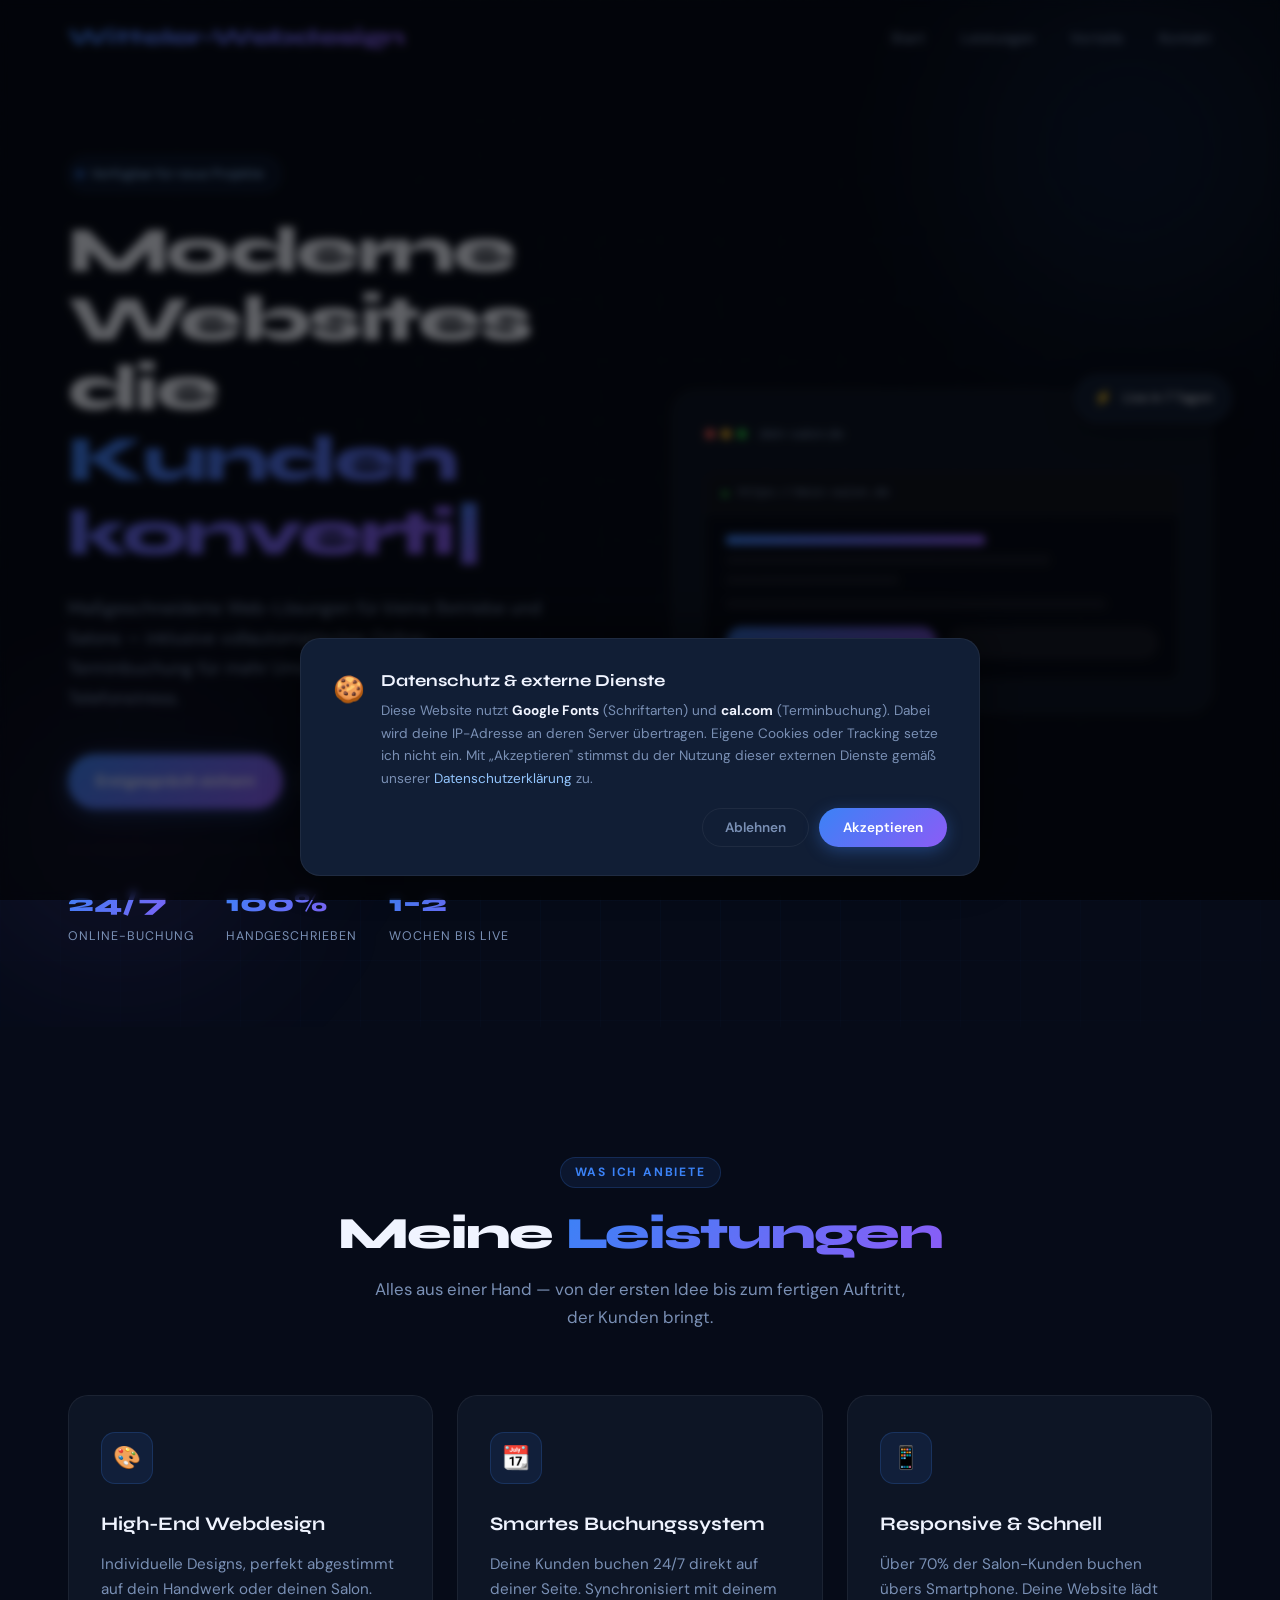
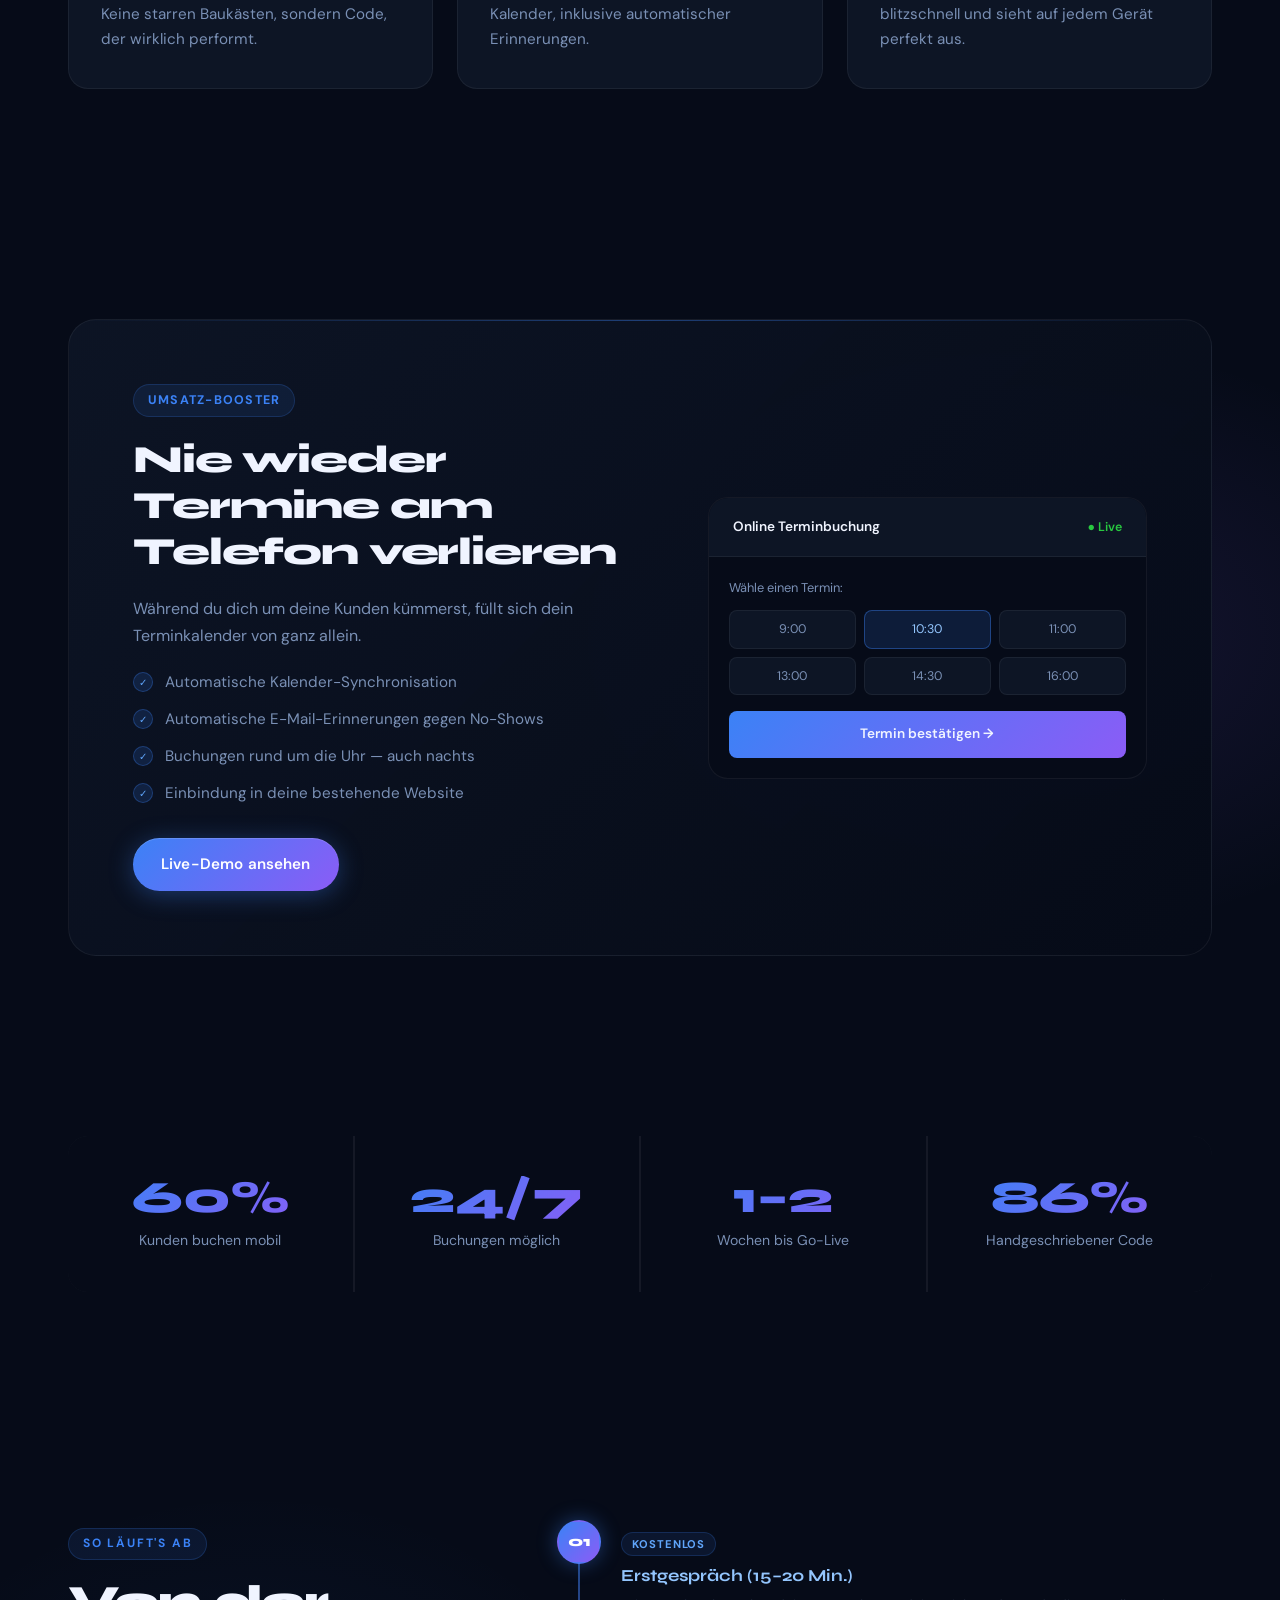
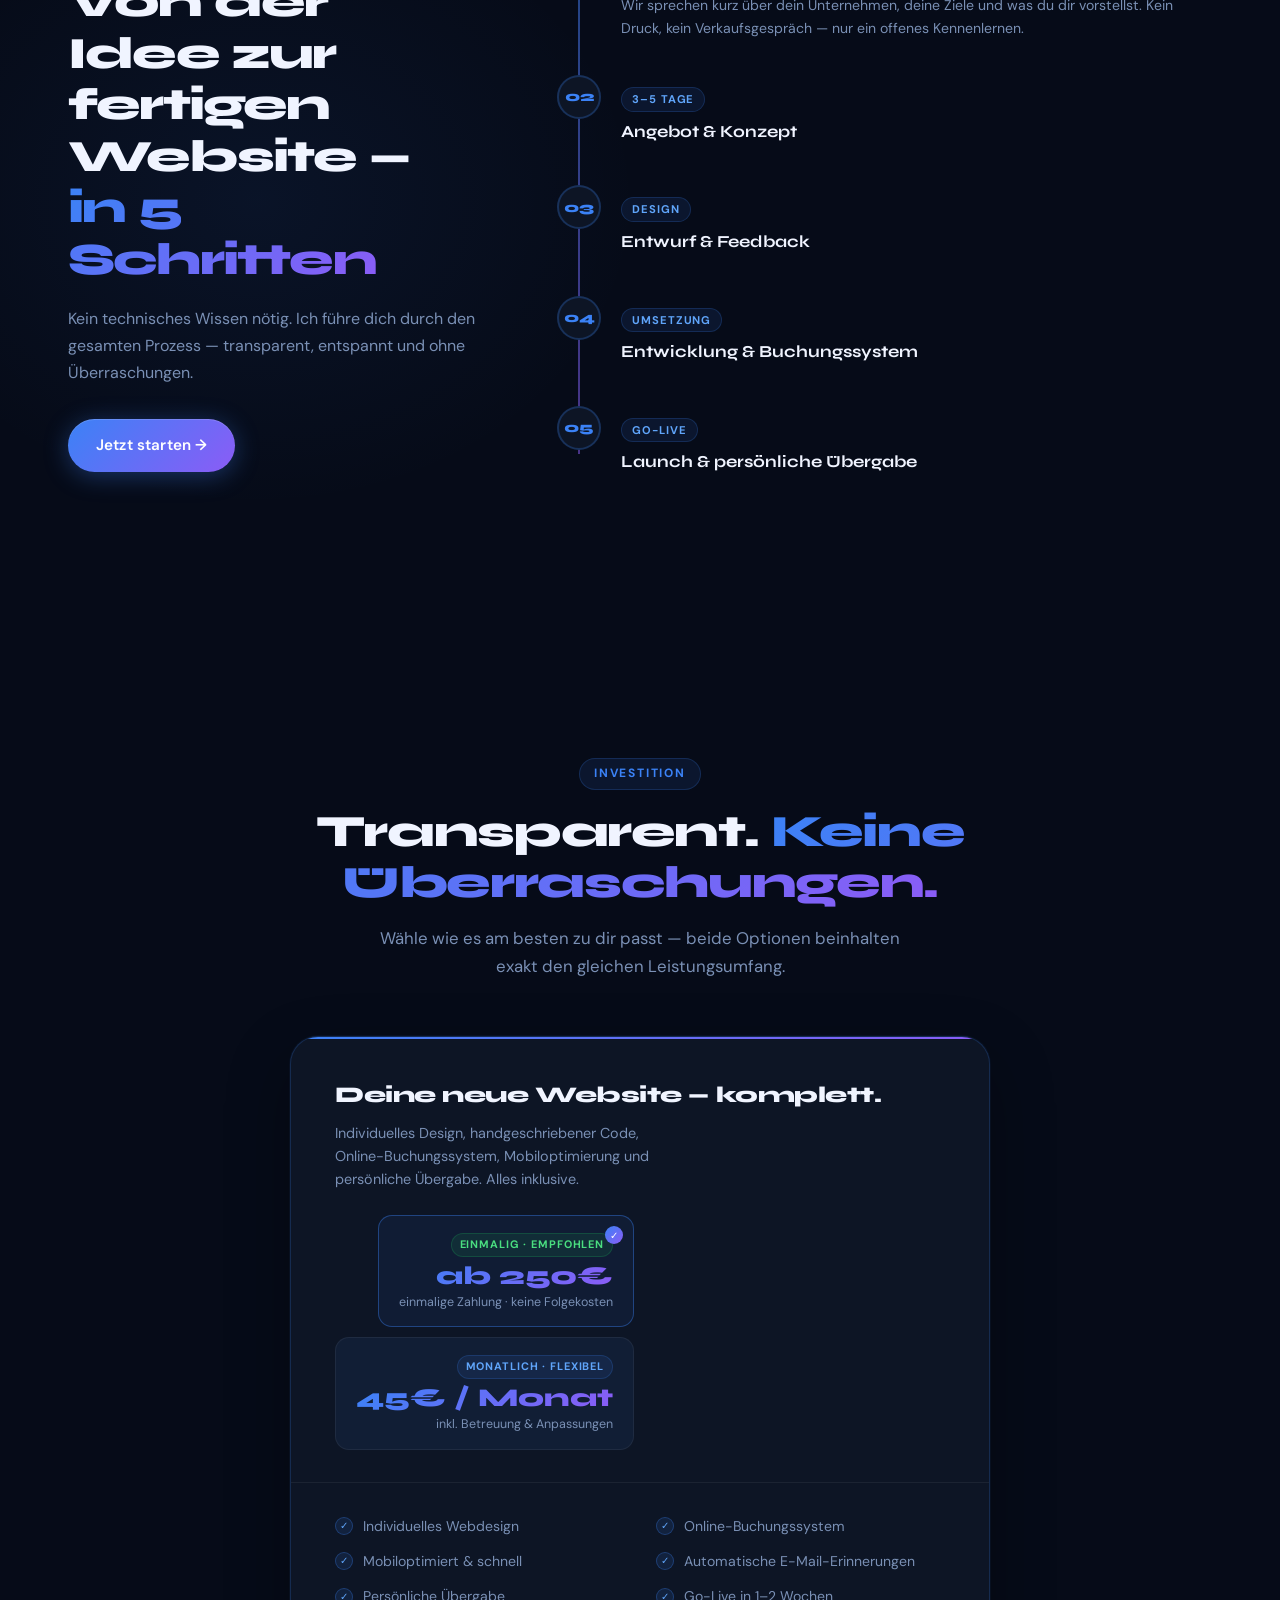
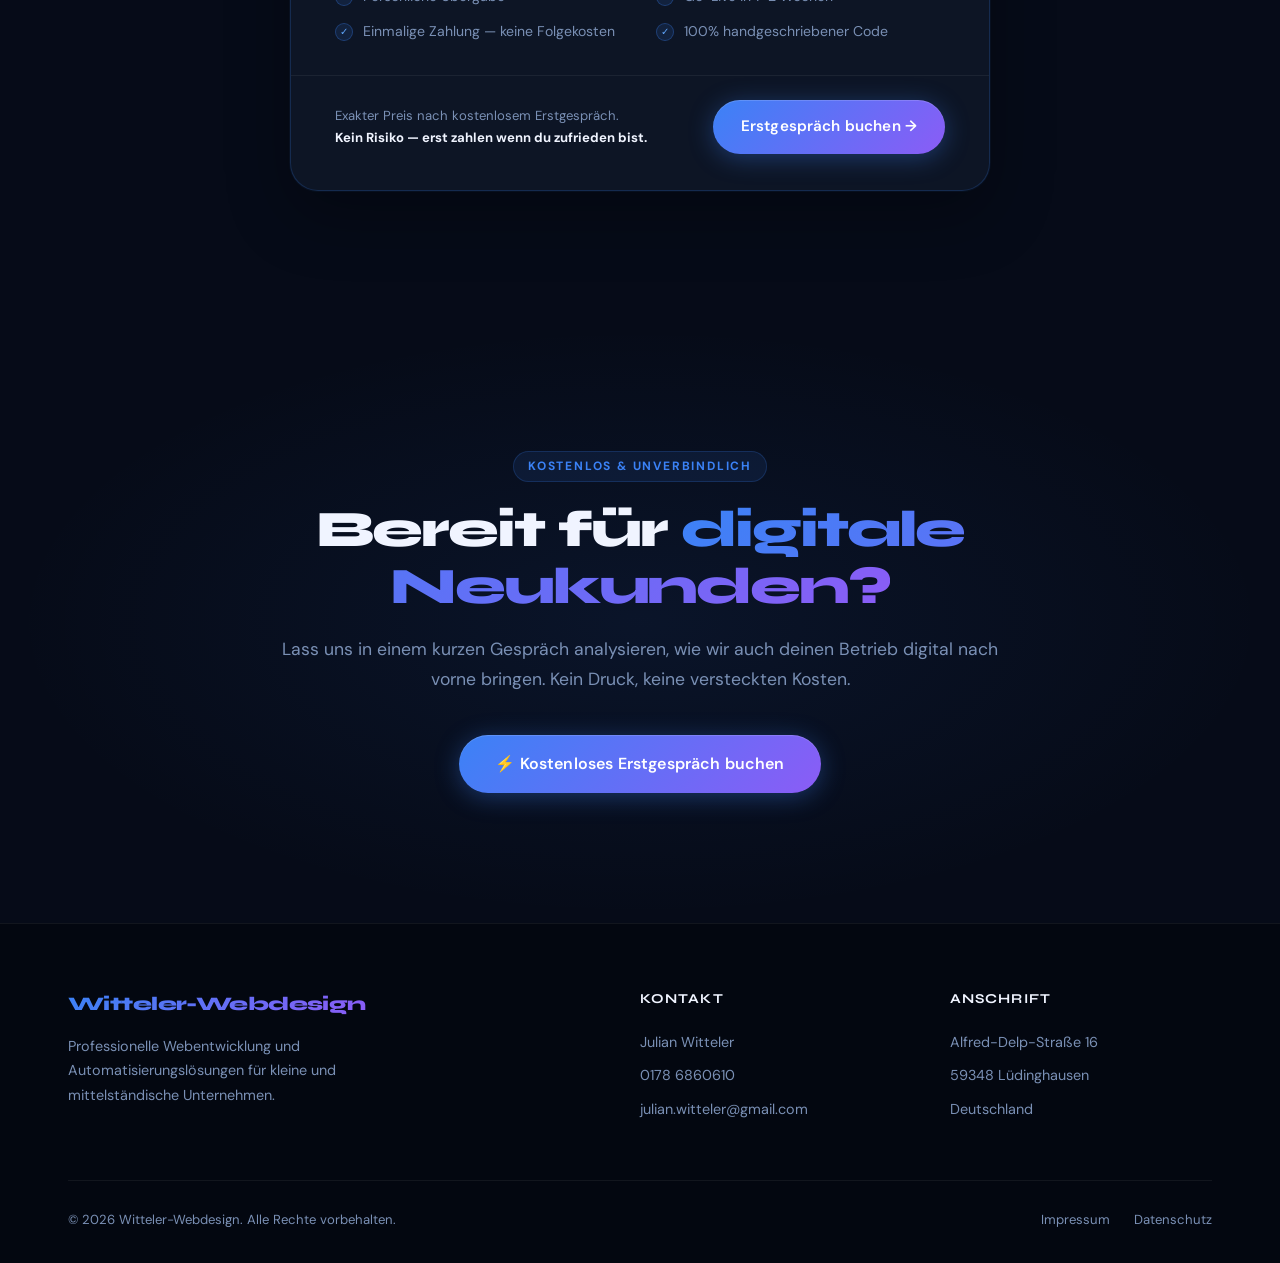
==== commit 2d831942: "Add files via upload" ====
--- a/index.html
+++ b/index.html
@@ -127,8 +127,9 @@
             opacity: 0;
             transform: translateY(36px);
             transition: opacity 0.75s var(--ease), transform 0.75s var(--ease);
-        }
-        .reveal.active { opacity: 1; transform: translateY(0); }
+            will-change: opacity, transform;
+        }
+        .reveal.active { opacity: 1; transform: translateY(0); will-change: auto; }
         .reveal-delay-1 { transition-delay: 0.1s; }
         .reveal-delay-2 { transition-delay: 0.2s; }
         .reveal-delay-3 { transition-delay: 0.3s; }
@@ -238,12 +239,14 @@
             background: radial-gradient(circle, rgba(59,130,246,0.18) 0%, transparent 70%);
             top: -100px; right: -100px;
             animation: orbFloat 12s ease-in-out infinite;
+            will-change: transform;
         }
         .orb-2 {
             width: 400px; height: 400px;
             background: radial-gradient(circle, rgba(139,92,246,0.12) 0%, transparent 70%);
             bottom: 0; left: -80px;
             animation: orbFloat 16s ease-in-out infinite reverse;
+            will-change: transform;
         }
         @keyframes orbFloat {
             0%,100% { transform: translate(0,0); }
@@ -1015,6 +1018,125 @@
         @media (max-width: 600px) {
             .hero-trust { flex-direction: column; gap: 20px; align-items: center; }
             .stats-grid { grid-template-columns: 1fr 1fr; }
+        }
+
+        /* ===== MOBILE FIXES (responsive overhaul) ===== */
+        @media (max-width: 768px) {
+
+            /* HTML overflow fix */
+            html, body { overflow-x: hidden; max-width: 100vw; }
+
+            /* Container padding */
+            .container { padding: 0 18px; }
+
+            /* --- HEADER --- */
+            .nav-links { display: none; }
+            #nav-cta-desktop { display: none !important; }
+            .burger { display: flex; }
+
+            /* --- HERO --- */
+            .hero-wrapper {
+                grid-template-columns: 1fr;
+                gap: 0;
+                padding: 48px 0 64px;
+                text-align: center;
+            }
+            .hero-text h1 { font-size: clamp(2rem, 8vw, 3rem); }
+            .hero-text p { margin: 0 auto 32px auto; }
+            .hero-buttons { justify-content: center; flex-wrap: wrap; }
+            .hero-trust { flex-direction: column; gap: 16px; align-items: center; }
+            .hero-visual { display: none; }
+
+            /* --- SERVICES --- */
+            .services-grid { grid-template-columns: 1fr; gap: 16px; }
+            .service-card { padding: 28px 24px; }
+
+            /* --- FEATURE BOX (Buchung) --- */
+            .feature-box {
+                grid-template-columns: 1fr;
+                padding: 32px 20px;
+                gap: 28px;
+            }
+            .feature-showcase { display: none; }
+
+            /* --- STATS --- */
+            .stats-grid { grid-template-columns: 1fr 1fr; }
+
+            /* --- PROCESS --- */
+            .process-wrapper { grid-template-columns: 1fr; gap: 32px; }
+            .process-steps::before { display: none; }
+
+            /* --- PRICING --- */
+            .pricing-top { flex-direction: column; }
+            .pricing-options { align-items: stretch; }
+            .price-option { text-align: left; }
+            .pricing-features { grid-template-columns: 1fr; }
+            .pricing-top, .pricing-features, .pricing-bottom {
+                padding-left: 20px; padding-right: 20px;
+            }
+
+            /* --- FOOTER --- */
+            .footer-grid { grid-template-columns: 1fr; gap: 28px; }
+            .footer-bottom { flex-direction: column; gap: 12px; text-align: center; }
+            .footer-bottom-links { justify-content: center; flex-wrap: wrap; }
+
+            /* --- MODAL --- */
+            .modal-box { padding: 28px 20px; }
+
+            /* --- CTA --- */
+            .cta-btn-wrap { flex-direction: column; align-items: center; }
+
+            /* --- COOKIE CONSENT --- */
+            .consent-buttons { justify-content: center; }
+        }
+
+        @media (max-width: 480px) {
+            .stats-grid { grid-template-columns: 1fr 1fr; }
+            .btn { padding: 12px 20px; font-size: 0.88rem; }
+            .section-title { font-size: clamp(1.6rem, 7vw, 2.2rem); }
+        }
+
+        /* ===== TYPEWRITER ===== */
+        .tw-line {
+            display: block;
+            min-height: 1.15em;
+            line-height: 1.15;
+        }
+        .tw-cursor {
+            display: inline-block;
+            background: var(--accent-gradient);
+            -webkit-background-clip: text;
+            -webkit-text-fill-color: transparent;
+            animation: twBlink 0.75s step-end infinite;
+            margin-left: 2px;
+        }
+        @keyframes twBlink {
+            0%, 100% { opacity: 1; }
+            50% { opacity: 0; }
+        }
+        #typewriter-text {
+            background: var(--accent-gradient);
+            -webkit-background-clip: text;
+            -webkit-text-fill-color: transparent;
+        }
+
+        /* ===== STAGGERED CARDS ===== */
+        .card-stagger {
+            opacity: 0;
+            transform: translateY(48px) translateZ(0);
+            transition: opacity 0.65s var(--ease), transform 0.65s var(--ease);
+            transition-delay: var(--stagger-delay, 0s);
+            will-change: opacity, transform;
+        }
+        .card-stagger.in-view {
+            opacity: 1;
+            transform: translateY(0) translateZ(0);
+            will-change: auto;
+        }
+
+        /* ===== COUNTER ===== */
+        .counter {
+            transition: none;
         }
     </style>
 </head>
@@ -1060,7 +1182,7 @@
                         <div class="hero-badge-dot"></div>
                         Verfügbar für neue Projekte
                     </div>
-                    <h1>Moderne Websites die <span>Kunden konvertieren</span></h1>
+                    <h1 id="hero-headline">Moderne Websites die<br><span class="tw-line"><span id="typewriter-text"></span><span class="tw-cursor">|</span></span></h1>
                     <p>Maßgeschneiderte Web-Lösungen für kleine Betriebe und Salons — inklusive vollautomatischer Online-Terminbuchung für mehr Umsatz und weniger Telefonstress.</p>
                     <div class="hero-buttons">
                         <a href="https://cal.com/julian-witteler-xdzypp/gesprach-vereinbarn" class="btn btn-primary" target="_blank">Erstgespräch sichern</a>
@@ -1130,17 +1252,17 @@
             <h2 class="section-title reveal">Meine <span>Leistungen</span></h2>
             <p class="section-subtitle reveal">Alles aus einer Hand — von der ersten Idee bis zum fertigen Auftritt, der Kunden bringt.</p>
             <div class="services-grid">
-                <div class="service-card reveal reveal-delay-1">
+                <div class="service-card card-stagger" style="--stagger-delay:0s">
                     <div class="service-icon">🎨</div>
                     <h3>High-End Webdesign</h3>
                     <p>Individuelle Designs, perfekt abgestimmt auf dein Handwerk oder deinen Salon. Keine starren Baukästen, sondern Code, der wirklich performt.</p>
                 </div>
-                <div class="service-card reveal reveal-delay-2">
+                <div class="service-card card-stagger" style="--stagger-delay:0.15s">
                     <div class="service-icon">📆</div>
                     <h3>Smartes Buchungssystem</h3>
                     <p>Deine Kunden buchen 24/7 direkt auf deiner Seite. Synchronisiert mit deinem Kalender, inklusive automatischer Erinnerungen.</p>
                 </div>
-                <div class="service-card reveal reveal-delay-3">
+                <div class="service-card card-stagger" style="--stagger-delay:0.3s">
                     <div class="service-icon">📱</div>
                     <h3>Responsive & Schnell</h3>
                     <p>Über 70% der Salon-Kunden buchen übers Smartphone. Deine Website lädt blitzschnell und sieht auf jedem Gerät perfekt aus.</p>
@@ -1194,7 +1316,7 @@
         <div class="container">
             <div class="stats-grid reveal">
                 <div class="stat-item">
-                    <div class="stat-number">70%</div>
+                    <div class="stat-number counter" data-target="70" data-suffix="%">0%</div>
                     <div class="stat-label">Kunden buchen mobil</div>
                 </div>
                 <div class="stat-item">
@@ -1206,7 +1328,7 @@
                     <div class="stat-label">Wochen bis Go-Live</div>
                 </div>
                 <div class="stat-item">
-                    <div class="stat-number">100%</div>
+                    <div class="stat-number counter" data-target="100" data-suffix="%">0%</div>
                     <div class="stat-label">Handgeschriebener Code</div>
                 </div>
             </div>
@@ -1529,7 +1651,7 @@
                 header.classList.remove('scrolled');
                 navCtaDesktop.style.display = 'none';
             }
-        });
+        }, { passive: true });
 
         // Burger menu
         const burger = document.getElementById('burger');
@@ -1543,16 +1665,17 @@
             mobileMenu.classList.remove('open');
         }
 
-        // Scroll reveal with staggered delays
+        // Scroll reveal — IntersectionObserver (kein Scroll-Event = kein Ruckeln)
         const reveals = document.querySelectorAll('.reveal');
-        function revealOnScroll() {
-            reveals.forEach(el => {
-                const top = el.getBoundingClientRect().top;
-                if (top < window.innerHeight - 80) el.classList.add('active');
+        const revealObserver = new IntersectionObserver((entries) => {
+            entries.forEach(entry => {
+                if (entry.isIntersecting) {
+                    entry.target.classList.add('active');
+                    revealObserver.unobserve(entry.target);
+                }
             });
-        }
-        window.addEventListener('scroll', revealOnScroll);
-        window.addEventListener('load', revealOnScroll);
+        }, { threshold: 0.12, rootMargin: '0px 0px -60px 0px' });
+        reveals.forEach(el => revealObserver.observe(el));
 
         // Pricing toggle
         function selectOption(type) {
@@ -1623,6 +1746,89 @@
             });
         }
         document.addEventListener('keydown', e => { if (e.key === 'Escape') closeModal(); });
+    
+        // ===== TYPEWRITER =====
+        (function() {
+            const el = document.getElementById('typewriter-text');
+            const cursor = document.querySelector('.tw-cursor');
+            if (!el) return;
+            const words = ['Kunden konvertieren', 'Termine füllen', 'Umsatz steigern', 'begeistern'];
+            let wi = 0, ci = 0, deleting = false;
+
+            let lastTime = 0;
+            let delay = 400;
+            function type(now) {
+                if (now - lastTime < delay) { requestAnimationFrame(type); return; }
+                lastTime = now;
+                const word = words[wi];
+                if (!deleting) {
+                    el.textContent = word.slice(0, ci + 1);
+                    ci++;
+                    if (ci === word.length) {
+                        delay = 1800;
+                    } else {
+                        delay = 85;
+                    }
+                    if (ci > word.length) { deleting = true; ci = word.length; delay = 1800; }
+                } else {
+                    el.textContent = word.slice(0, ci - 1);
+                    ci--;
+                    delay = 45;
+                    if (ci === 0) {
+                        deleting = false;
+                        wi = (wi + 1) % words.length;
+                        delay = 300;
+                    }
+                }
+                requestAnimationFrame(type);
+            }
+            requestAnimationFrame(type);
+        })();
+
+        // ===== COUNTER ANIMATION =====
+        function animateCounter(el) {
+            const target = parseInt(el.getAttribute('data-target'));
+            const suffix = el.getAttribute('data-suffix') || '';
+            const duration = 1800;
+            const start = performance.now();
+            function update(now) {
+                const elapsed = now - start;
+                const progress = Math.min(elapsed / duration, 1);
+                // easeOutQuart
+                const ease = 1 - Math.pow(1 - progress, 4);
+                el.textContent = Math.round(ease * target) + suffix;
+                if (progress < 1) requestAnimationFrame(update);
+            }
+            requestAnimationFrame(update);
+        }
+
+        // ===== INTERSECTION OBSERVER für Counter + Stagger Cards =====
+        const ioOptions = { threshold: 0.25 };
+
+        // Counter
+        const counterEls = document.querySelectorAll('.counter');
+        const counterObserver = new IntersectionObserver((entries) => {
+            entries.forEach(entry => {
+                if (entry.isIntersecting) {
+                    animateCounter(entry.target);
+                    counterObserver.unobserve(entry.target);
+                }
+            });
+        }, ioOptions);
+        counterEls.forEach(el => counterObserver.observe(el));
+
+        // Stagger Cards
+        const staggerCards = document.querySelectorAll('.card-stagger');
+        const staggerObserver = new IntersectionObserver((entries) => {
+            entries.forEach(entry => {
+                if (entry.isIntersecting) {
+                    entry.target.classList.add('in-view');
+                    staggerObserver.unobserve(entry.target);
+                }
+            });
+        }, { threshold: 0.15 });
+        staggerCards.forEach(el => staggerObserver.observe(el));
+
     </script>
 </body>
 </html>
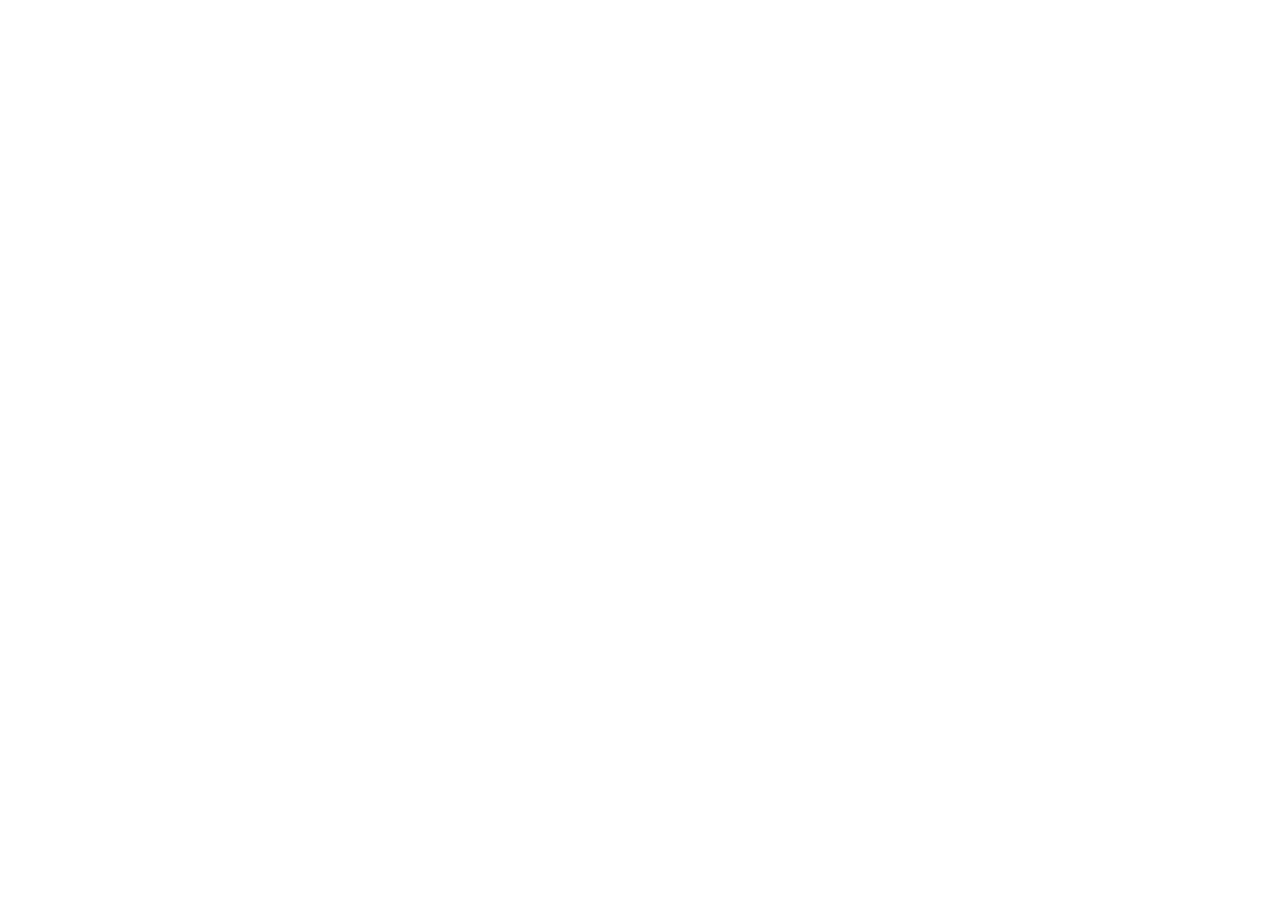
==== commit 6f9894f4: "Add files via upload" ====
--- a/index.html
+++ b/index.html
@@ -1,1834 +1,13 @@
-<!DOCTYPE html>
+<!doctype html>
 <html lang="de">
-<head>
-    <meta charset="UTF-8">
-    <meta name="viewport" content="width=device-width, initial-scale=1.0">
+  <head>
+    <meta charset="UTF-8" />
+    <meta name="viewport" content="width=device-width, initial-scale=1.0" />
     <title>Witteler-Webdesign | Moderne Websites & Buchungssysteme</title>
-    <link rel="preconnect" href="https://fonts.googleapis.com">
-    <link rel="preconnect" href="https://fonts.gstatic.com" crossorigin>
-    <link href="https://fonts.googleapis.com/css2?family=Syne:wght@400;600;700;800&family=DM+Sans:wght@300;400;500&display=swap" rel="stylesheet">
-    <style>
-        :root {
-            --bg-main: #060b18;
-            --bg-card: #0d1525;
-            --bg-card2: #111e35;
-            --accent: #3b82f6;
-            --accent2: #8b5cf6;
-            --accent-gradient: linear-gradient(135deg, #3b82f6 0%, #8b5cf6 100%);
-            --text-main: #f0f4ff;
-            --text-muted: #7a90b5;
-            --border: rgba(255,255,255,0.06);
-            --glow: rgba(59,130,246,0.15);
-            --font-head: 'Syne', sans-serif;
-            --font-body: 'DM Sans', sans-serif;
-            --ease: cubic-bezier(0.16, 1, 0.3, 1);
-        }
+  </head>
+  <body>
+    <div id="root"></div>
+    <script type="module" src="/src/main.tsx"></script>
+  </body>
+</html>
 
-        *, *::before, *::after {
-            margin: 0; padding: 0; box-sizing: border-box;
-        }
-
-        html { scroll-behavior: smooth; }
-
-        body {
-            background: var(--bg-main);
-            color: var(--text-main);
-            font-family: var(--font-body);
-            overflow-x: hidden;
-            line-height: 1.65;
-        }
-
-        /* ---- SCROLLBAR ---- */
-        ::-webkit-scrollbar { width: 4px; }
-        ::-webkit-scrollbar-track { background: var(--bg-main); }
-        ::-webkit-scrollbar-thumb { background: var(--accent); border-radius: 4px; }
-
-        /* ---- NOISE OVERLAY ---- */
-        body::before {
-            content: '';
-            position: fixed;
-            inset: 0;
-            background-image: url("data:image/svg+xml,%3Csvg viewBox='0 0 256 256' xmlns='http://www.w3.org/2000/svg'%3E%3Cfilter id='noise'%3E%3CfeTurbulence type='fractalNoise' baseFrequency='0.9' numOctaves='4' stitchTiles='stitch'/%3E%3C/filter%3E%3Crect width='100%25' height='100%25' filter='url(%23noise)' opacity='1'/%3E%3C/svg%3E");
-            opacity: 0.022;
-            pointer-events: none;
-            z-index: 9999;
-        }
-
-        .container { max-width: 1200px; margin: 0 auto; padding: 0 28px; }
-
-        /* ---- BUTTONS ---- */
-        .btn {
-            display: inline-flex; align-items: center; gap: 8px;
-            padding: 14px 28px; border-radius: 50px; font-weight: 600;
-            text-decoration: none; cursor: pointer; border: none;
-            font-size: 0.95rem; font-family: var(--font-body);
-            transition: all 0.35s var(--ease); letter-spacing: 0.01em;
-        }
-        .btn-primary {
-            background: var(--accent-gradient);
-            color: #fff;
-            box-shadow: 0 4px 24px rgba(59,130,246,0.35), inset 0 1px 0 rgba(255,255,255,0.15);
-        }
-        .btn-primary:hover {
-            transform: translateY(-3px);
-            box-shadow: 0 8px 36px rgba(59,130,246,0.55), inset 0 1px 0 rgba(255,255,255,0.15);
-        }
-        .btn-secondary {
-            background: rgba(255,255,255,0.04);
-            color: var(--text-main);
-            border: 1px solid var(--border);
-            backdrop-filter: blur(8px);
-        }
-        .btn-secondary:hover {
-            background: rgba(59,130,246,0.1);
-            border-color: rgba(59,130,246,0.4);
-            transform: translateY(-3px);
-        }
-
-        /* ---- SECTION TITLE ---- */
-        .section-label {
-            display: inline-block;
-            font-size: 0.75rem;
-            font-weight: 700;
-            letter-spacing: 0.15em;
-            text-transform: uppercase;
-            color: var(--accent);
-            background: rgba(59,130,246,0.1);
-            padding: 5px 14px;
-            border-radius: 20px;
-            margin-bottom: 20px;
-            border: 1px solid rgba(59,130,246,0.2);
-        }
-
-        .section-title {
-            font-family: var(--font-head);
-            text-align: center;
-            font-size: clamp(2rem, 4vw, 2.8rem);
-            margin-bottom: 16px;
-            font-weight: 800;
-            letter-spacing: -0.03em;
-            line-height: 1.15;
-        }
-        .section-title span {
-            background: var(--accent-gradient);
-            -webkit-background-clip: text;
-            -webkit-text-fill-color: transparent;
-        }
-        .section-subtitle {
-            text-align: center;
-            color: var(--text-muted);
-            font-size: 1.05rem;
-            max-width: 560px;
-            margin: 0 auto 64px auto;
-        }
-
-        /* ---- REVEAL ---- */
-        .reveal {
-            opacity: 0;
-            transform: translateY(36px);
-            transition: opacity 0.75s var(--ease), transform 0.75s var(--ease);
-            will-change: opacity, transform;
-        }
-        .reveal.active { opacity: 1; transform: translateY(0); will-change: auto; }
-        .reveal-delay-1 { transition-delay: 0.1s; }
-        .reveal-delay-2 { transition-delay: 0.2s; }
-        .reveal-delay-3 { transition-delay: 0.3s; }
-
-        /* ===== HEADER ===== */
-        header {
-            position: fixed; top: 0; left: 0; width: 100%; z-index: 1000;
-            transition: all 0.4s var(--ease);
-        }
-        header.scrolled {
-            background: rgba(6,11,24,0.85);
-            backdrop-filter: blur(20px);
-            border-bottom: 1px solid var(--border);
-        }
-
-        nav {
-            height: 76px;
-            display: flex; justify-content: space-between; align-items: center;
-        }
-
-        .logo {
-            font-family: var(--font-head);
-            font-size: 1.35rem;
-            font-weight: 800;
-            letter-spacing: -0.03em;
-            background: var(--accent-gradient);
-            -webkit-background-clip: text;
-            -webkit-text-fill-color: transparent;
-            text-decoration: none;
-        }
-
-        .nav-links {
-            display: flex; gap: 36px; list-style: none;
-        }
-        .nav-links a {
-            color: var(--text-muted); text-decoration: none;
-            font-weight: 500; font-size: 0.9rem;
-            transition: color 0.2s; position: relative; padding-bottom: 2px;
-        }
-        .nav-links a::after {
-            content: '';
-            position: absolute; bottom: -2px; left: 0; width: 0; height: 1.5px;
-            background: var(--accent-gradient);
-            transition: width 0.3s var(--ease);
-            border-radius: 2px;
-        }
-        .nav-links a:hover { color: var(--text-main); }
-        .nav-links a:hover::after { width: 100%; }
-
-        /* Burger Menu */
-        .burger {
-            display: none;
-            flex-direction: column; gap: 5px; cursor: pointer;
-            padding: 4px; background: none; border: none;
-        }
-        .burger span {
-            width: 22px; height: 2px;
-            background: var(--text-main); border-radius: 2px;
-            transition: all 0.3s var(--ease);
-        }
-        .burger.open span:nth-child(1) { transform: translateY(7px) rotate(45deg); }
-        .burger.open span:nth-child(2) { opacity: 0; }
-        .burger.open span:nth-child(3) { transform: translateY(-7px) rotate(-45deg); }
-
-        .mobile-menu {
-            display: none;
-            position: fixed; top: 76px; left: 0; width: 100%;
-            background: rgba(6,11,24,0.97); backdrop-filter: blur(20px);
-            border-bottom: 1px solid var(--border);
-            padding: 24px 28px 32px;
-            flex-direction: column; gap: 0;
-            z-index: 999;
-        }
-        .mobile-menu.open { display: flex; }
-        .mobile-menu a {
-            color: var(--text-main); text-decoration: none;
-            font-size: 1.1rem; font-weight: 500;
-            padding: 14px 0;
-            border-bottom: 1px solid var(--border);
-        }
-        .mobile-menu a:last-of-type { border: none; margin-top: 16px; }
-
-        /* ===== HERO ===== */
-        #home {
-            min-height: 100vh;
-            display: flex; align-items: center;
-            padding-top: 76px; position: relative; overflow: hidden;
-        }
-
-        /* Animated background grid */
-        .hero-grid {
-            position: absolute; inset: 0;
-            background-image:
-                linear-gradient(rgba(59,130,246,0.04) 1px, transparent 1px),
-                linear-gradient(90deg, rgba(59,130,246,0.04) 1px, transparent 1px);
-            background-size: 60px 60px;
-            -webkit-mask-image: radial-gradient(ellipse 80% 80% at 50% 50%, black 30%, transparent 100%);
-        }
-
-        /* Floating orbs */
-        .orb {
-            position: absolute; border-radius: 50%;
-            filter: blur(80px); pointer-events: none;
-        }
-        .orb-1 {
-            width: 500px; height: 500px;
-            background: radial-gradient(circle, rgba(59,130,246,0.18) 0%, transparent 70%);
-            top: -100px; right: -100px;
-            animation: orbFloat 12s ease-in-out infinite;
-            will-change: transform;
-        }
-        .orb-2 {
-            width: 400px; height: 400px;
-            background: radial-gradient(circle, rgba(139,92,246,0.12) 0%, transparent 70%);
-            bottom: 0; left: -80px;
-            animation: orbFloat 16s ease-in-out infinite reverse;
-            will-change: transform;
-        }
-        @keyframes orbFloat {
-            0%,100% { transform: translate(0,0); }
-            50% { transform: translate(30px, -30px); }
-        }
-
-        .hero-wrapper {
-            display: grid;
-            grid-template-columns: 1fr 1fr;
-            gap: 64px; align-items: center;
-            position: relative; z-index: 1;
-            padding: 80px 0;
-        }
-
-        .hero-badge {
-            display: inline-flex; align-items: center; gap: 8px;
-            background: rgba(59,130,246,0.08);
-            border: 1px solid rgba(59,130,246,0.2);
-            border-radius: 50px; padding: 6px 16px 6px 8px;
-            font-size: 0.82rem; font-weight: 500; color: #93c5fd;
-            margin-bottom: 24px;
-        }
-        .hero-badge-dot {
-            width: 6px; height: 6px; border-radius: 50%;
-            background: #3b82f6;
-            box-shadow: 0 0 8px #3b82f6;
-            animation: pulse 2s ease-in-out infinite;
-        }
-        @keyframes pulse {
-            0%,100% { opacity: 1; transform: scale(1); }
-            50% { opacity: 0.5; transform: scale(0.8); }
-        }
-
-        .hero-text h1 {
-            font-family: var(--font-head);
-            font-size: clamp(2.8rem, 5vw, 4rem);
-            line-height: 1.08; font-weight: 800;
-            margin-bottom: 24px;
-            letter-spacing: -0.04em;
-        }
-        .hero-text h1 span {
-            background: var(--accent-gradient);
-            -webkit-background-clip: text;
-            -webkit-text-fill-color: transparent;
-        }
-
-        .hero-text p {
-            color: var(--text-muted); font-size: 1.1rem;
-            margin-bottom: 40px; max-width: 480px; line-height: 1.7;
-        }
-
-        .hero-buttons { display: flex; gap: 14px; flex-wrap: wrap; }
-
-        .hero-trust {
-            margin-top: 40px; padding-top: 32px;
-            border-top: 1px solid var(--border);
-            display: flex; gap: 32px;
-        }
-        .trust-item { display: flex; flex-direction: column; gap: 2px; }
-        .trust-number {
-            font-family: var(--font-head);
-            font-size: 1.6rem; font-weight: 800;
-            background: var(--accent-gradient);
-            -webkit-background-clip: text;
-            -webkit-text-fill-color: transparent;
-        }
-        .trust-label { font-size: 0.78rem; color: var(--text-muted); text-transform: uppercase; letter-spacing: 0.08em; }
-
-        .hero-visual {
-            position: relative;
-        }
-        .hero-card {
-            background: var(--bg-card);
-            border: 1px solid var(--border);
-            border-radius: 24px;
-            padding: 32px;
-            animation: float 7s ease-in-out infinite;
-        }
-        @keyframes float {
-            0%,100% { transform: translateY(0); }
-            50% { transform: translateY(-12px); }
-        }
-        .hero-card-header {
-            display: flex; align-items: center; gap: 12px; margin-bottom: 28px;
-        }
-        .hero-card-dots { display: flex; gap: 6px; }
-        .hero-card-dot { width: 10px; height: 10px; border-radius: 50%; }
-        .dot-r { background: #ff5f57; }
-        .dot-y { background: #febc2e; }
-        .dot-g { background: #28c840; }
-        .hero-card-title { font-size: 0.82rem; color: var(--text-muted); }
-
-        .mock-browser {
-            background: var(--bg-main);
-            border-radius: 12px; overflow: hidden; border: 1px solid var(--border);
-        }
-        .mock-url-bar {
-            background: rgba(255,255,255,0.03);
-            padding: 10px 16px;
-            display: flex; align-items: center; gap: 10px;
-            border-bottom: 1px solid var(--border);
-        }
-        .mock-url-text { font-size: 0.75rem; color: var(--text-muted); font-family: monospace; }
-        .mock-url-dot { width: 6px; height: 6px; border-radius: 50%; background: #28c840; }
-        .mock-content {
-            padding: 20px;
-            display: flex; flex-direction: column; gap: 10px;
-        }
-        .mock-bar {
-            height: 10px; border-radius: 4px;
-            background: rgba(255,255,255,0.06);
-        }
-        .mock-bar.accent { background: var(--accent-gradient); width: 60%; }
-        .mock-bar.short { width: 40%; }
-        .mock-bar.med { width: 75%; }
-        .mock-row { display: flex; gap: 10px; margin-top: 8px; }
-        .mock-btn-sim {
-            height: 32px; border-radius: 20px; flex: 1;
-            background: var(--accent-gradient);
-        }
-        .mock-btn-sim2 {
-            height: 32px; border-radius: 20px; flex: 1;
-            background: rgba(255,255,255,0.06);
-        }
-
-        .floating-pill {
-            position: absolute;
-            background: var(--bg-card2);
-            border: 1px solid var(--border);
-            border-radius: 50px;
-            padding: 10px 18px;
-            display: flex; align-items: center; gap: 10px;
-            font-size: 0.82rem; font-weight: 500;
-            backdrop-filter: blur(12px);
-            box-shadow: 0 8px 32px rgba(0,0,0,0.3);
-        }
-        .pill-icon { font-size: 1rem; }
-        .pill-1 {
-            bottom: -16px; left: -20px;
-            animation: floatPill 5s ease-in-out infinite;
-        }
-        .pill-2 {
-            top: -16px; right: -20px;
-            animation: floatPill 5s ease-in-out infinite 2.5s;
-        }
-        @keyframes floatPill {
-            0%,100% { transform: translateY(0); }
-            50% { transform: translateY(-8px); }
-        }
-
-        /* ===== SERVICES ===== */
-        #services { padding: 130px 0; }
-
-        .services-grid {
-            display: grid;
-            grid-template-columns: repeat(3, 1fr);
-            gap: 24px;
-        }
-
-        .service-card {
-            background: var(--bg-card);
-            border: 1px solid var(--border);
-            padding: 36px 32px;
-            border-radius: 20px;
-            transition: all 0.4s var(--ease);
-            position: relative; overflow: hidden;
-            cursor: default;
-        }
-        .service-card::after {
-            content: '';
-            position: absolute; bottom: 0; left: 0; right: 0;
-            height: 2px;
-            background: var(--accent-gradient);
-            transform: scaleX(0);
-            transform-origin: left;
-            transition: transform 0.4s var(--ease);
-        }
-        .service-card:hover {
-            transform: translateY(-6px);
-            border-color: rgba(59,130,246,0.25);
-            background: var(--bg-card2);
-            box-shadow: 0 16px 48px rgba(0,0,0,0.25), 0 0 0 1px rgba(59,130,246,0.1);
-        }
-        .service-card:hover::after { transform: scaleX(1); }
-
-        .service-icon {
-            width: 52px; height: 52px;
-            background: rgba(59,130,246,0.1);
-            border: 1px solid rgba(59,130,246,0.2);
-            border-radius: 14px;
-            display: flex; align-items: center; justify-content: center;
-            margin-bottom: 24px;
-            font-size: 1.4rem;
-            transition: all 0.3s var(--ease);
-        }
-        .service-card:hover .service-icon {
-            background: rgba(59,130,246,0.2);
-            transform: scale(1.05);
-        }
-
-        .service-card h3 {
-            font-family: var(--font-head);
-            font-size: 1.2rem; margin-bottom: 12px; font-weight: 700;
-        }
-        .service-card p { color: var(--text-muted); font-size: 0.95rem; line-height: 1.65; }
-
-        /* ===== BOOKING FEATURE ===== */
-        #booking-feature {
-            padding: 100px 0;
-            position: relative;
-        }
-        #booking-feature::before {
-            content: '';
-            position: absolute; inset: 0;
-            background: radial-gradient(ellipse 60% 60% at 80% 50%, rgba(139,92,246,0.12) 0%, transparent 60%);
-            pointer-events: none;
-        }
-
-        .feature-box {
-            background: linear-gradient(135deg, rgba(13,21,37,0.95) 0%, rgba(6,11,24,0.98) 100%);
-            border: 1px solid var(--border);
-            border-radius: 28px;
-            padding: 64px;
-            display: grid;
-            grid-template-columns: 1.2fr 1fr;
-            gap: 48px; align-items: center;
-            position: relative; z-index: 1;
-            overflow: hidden;
-        }
-        .feature-box::before {
-            content: '';
-            position: absolute; top: 0; left: 0; right: 0; height: 1px;
-            background: linear-gradient(90deg, transparent, rgba(59,130,246,0.4), transparent);
-        }
-
-        .feature-badge {
-            display: inline-block;
-            background: rgba(59,130,246,0.1);
-            color: var(--accent);
-            padding: 5px 14px; border-radius: 20px;
-            font-size: 0.78rem; font-weight: 700;
-            text-transform: uppercase; letter-spacing: 0.1em;
-            margin-bottom: 20px;
-            border: 1px solid rgba(59,130,246,0.2);
-        }
-
-        .feature-text h2 {
-            font-family: var(--font-head);
-            font-size: clamp(1.7rem, 3vw, 2.4rem);
-            font-weight: 800; margin-bottom: 20px;
-            letter-spacing: -0.03em; line-height: 1.2;
-        }
-
-        .feature-list {
-            list-style: none; margin: 20px 0 32px 0;
-            display: flex; flex-direction: column; gap: 12px;
-        }
-        .feature-list li {
-            display: flex; align-items: center; gap: 12px;
-            font-size: 0.95rem; color: var(--text-muted);
-        }
-        .feature-check {
-            width: 20px; height: 20px; border-radius: 50%;
-            background: rgba(59,130,246,0.15);
-            border: 1px solid rgba(59,130,246,0.3);
-            display: flex; align-items: center; justify-content: center;
-            font-size: 0.65rem; color: #60a5fa; flex-shrink: 0;
-        }
-
-        .feature-showcase {
-            position: relative;
-        }
-        .booking-mock {
-            background: var(--bg-main);
-            border: 1px solid var(--border);
-            border-radius: 20px; overflow: hidden;
-        }
-        .booking-mock-header {
-            background: var(--bg-card); padding: 18px 24px;
-            border-bottom: 1px solid var(--border);
-            font-size: 0.85rem; font-weight: 600;
-            display: flex; justify-content: space-between; align-items: center;
-        }
-        .booking-mock-body { padding: 20px; }
-        .booking-time-grid {
-            display: grid; grid-template-columns: repeat(3, 1fr); gap: 8px; margin-bottom: 16px;
-        }
-        .time-slot {
-            background: var(--bg-card); border: 1px solid var(--border);
-            border-radius: 8px; padding: 8px; text-align: center;
-            font-size: 0.78rem; color: var(--text-muted);
-            transition: all 0.2s;
-        }
-        .time-slot.selected {
-            background: rgba(59,130,246,0.15);
-            border-color: rgba(59,130,246,0.4);
-            color: #93c5fd;
-        }
-        .booking-confirm {
-            background: var(--accent-gradient);
-            border-radius: 8px; padding: 12px;
-            text-align: center; font-size: 0.85rem; font-weight: 600;
-        }
-
-        /* ===== STATS ===== */
-        #stats { padding: 80px 0; }
-        .stats-grid {
-            display: grid; grid-template-columns: repeat(4, 1fr); gap: 2px;
-            background: var(--border); border-radius: 20px; overflow: hidden;
-        }
-        .stat-item {
-            background: var(--bg-main);
-            padding: 40px 32px; text-align: center;
-        }
-        .stat-number {
-            font-family: var(--font-head);
-            font-size: 2.8rem; font-weight: 800;
-            background: var(--accent-gradient);
-            -webkit-background-clip: text;
-            -webkit-text-fill-color: transparent;
-            line-height: 1; margin-bottom: 8px;
-        }
-        .stat-label { color: var(--text-muted); font-size: 0.88rem; }
-
-        /* ===== CTA ===== */
-        #cta {
-            padding: 130px 0;
-            position: relative; overflow: hidden;
-        }
-        #cta::before {
-            content: '';
-            position: absolute; inset: 0;
-            background: radial-gradient(ellipse 70% 70% at 50% 50%, rgba(59,130,246,0.08) 0%, transparent 70%);
-        }
-        .cta-box {
-            position: relative; z-index: 1;
-            max-width: 720px; margin: 0 auto; text-align: center;
-        }
-        .cta-box h2 {
-            font-family: var(--font-head);
-            font-size: clamp(2.2rem, 4vw, 3.2rem);
-            font-weight: 800; margin-bottom: 20px;
-            letter-spacing: -0.04em; line-height: 1.1;
-        }
-        .cta-box p {
-            color: var(--text-muted); font-size: 1.1rem;
-            margin-bottom: 40px; line-height: 1.7;
-        }
-        .cta-btn-wrap { display: flex; gap: 16px; justify-content: center; flex-wrap: wrap; }
-        .btn-pulse {
-            position: relative;
-        }
-        .btn-pulse::before {
-            content: '';
-            position: absolute; inset: -3px;
-            border-radius: 53px;
-            background: var(--accent-gradient);
-            opacity: 0;
-            animation: btnPulse 2.5s ease-in-out infinite;
-        }
-        @keyframes btnPulse {
-            0%,100% { opacity: 0; transform: scale(1); }
-            50% { opacity: 0.3; transform: scale(1.06); }
-        }
-
-        /* ===== FOOTER ===== */
-        footer {
-            background: #030710;
-            padding: 64px 0 32px;
-            border-top: 1px solid var(--border);
-        }
-        .footer-grid {
-            display: grid;
-            grid-template-columns: 2fr 1fr 1fr;
-            gap: 48px; margin-bottom: 48px;
-        }
-        .footer-logo-wrap { margin-bottom: 14px; }
-        .footer-desc { color: var(--text-muted); font-size: 0.9rem; max-width: 280px; line-height: 1.7; margin-bottom: 24px; }
-
-        .footer-col h4 {
-            font-family: var(--font-head);
-            font-size: 0.85rem; font-weight: 700; letter-spacing: 0.08em;
-            text-transform: uppercase; color: var(--text-main);
-            margin-bottom: 20px;
-        }
-        .footer-col a, .footer-col p {
-            display: block; color: var(--text-muted);
-            text-decoration: none; font-size: 0.9rem;
-            margin-bottom: 10px; transition: color 0.2s;
-        }
-        .footer-col a:hover { color: #93c5fd; }
-
-        .footer-bottom {
-            padding-top: 28px;
-            border-top: 1px solid var(--border);
-            display: flex; justify-content: space-between; align-items: center;
-            color: var(--text-muted); font-size: 0.82rem;
-        }
-        .footer-bottom-links { display: flex; gap: 24px; }
-        .footer-bottom-links a { color: var(--text-muted); text-decoration: none; transition: color 0.2s; }
-        .footer-bottom-links a:hover { color: var(--text-main); }
-
-        /* ===== PRICING ===== */
-        #pricing { padding: 130px 0; }
-
-        .pricing-intro {
-            text-align: center; margin-bottom: 56px;
-        }
-
-        .pricing-card-wrap {
-            max-width: 700px; margin: 0 auto;
-        }
-
-        .pricing-card {
-            background: var(--bg-card);
-            border: 1px solid rgba(59,130,246,0.2);
-            border-radius: 28px; overflow: hidden;
-            box-shadow: 0 0 0 1px rgba(59,130,246,0.05), 0 24px 64px rgba(0,0,0,0.3);
-            position: relative;
-        }
-        .pricing-card::before {
-            content: '';
-            position: absolute; top: 0; left: 0; right: 0; height: 2px;
-            background: var(--accent-gradient);
-        }
-
-        .pricing-top {
-            padding: 40px 44px 32px;
-            border-bottom: 1px solid var(--border);
-            display: flex; justify-content: space-between; align-items: flex-start;
-            flex-wrap: wrap; gap: 24px;
-        }
-
-        .pricing-title {
-            font-family: var(--font-head); font-size: 1.4rem; font-weight: 800;
-            margin-bottom: 8px; letter-spacing: -0.02em;
-        }
-        .pricing-desc {
-            color: var(--text-muted); font-size: 0.9rem; max-width: 320px; line-height: 1.6;
-        }
-
-        .pricing-options {
-            display: flex; flex-direction: column; gap: 10px; align-items: flex-end;
-        }
-
-        .price-option {
-            background: var(--bg-card2);
-            border: 1px solid var(--border);
-            border-radius: 14px; padding: 14px 20px;
-            text-align: right; min-width: 180px;
-            cursor: pointer; transition: all 0.25s var(--ease);
-            position: relative;
-        }
-        .price-option:hover, .price-option.selected {
-            border-color: rgba(59,130,246,0.4);
-            background: rgba(59,130,246,0.07);
-        }
-        .price-option.selected::after {
-            content: '✓';
-            position: absolute; top: 10px; right: 10px;
-            width: 18px; height: 18px; border-radius: 50%;
-            background: var(--accent-gradient);
-            color: #fff; font-size: 0.65rem;
-            display: flex; align-items: center; justify-content: center;
-        }
-        .price-amount {
-            font-family: var(--font-head); font-size: 1.6rem; font-weight: 800;
-            background: var(--accent-gradient);
-            -webkit-background-clip: text; -webkit-text-fill-color: transparent;
-            line-height: 1;
-        }
-        .price-suffix {
-            font-size: 0.78rem; color: var(--text-muted); margin-top: 3px;
-        }
-        .price-tag {
-            display: inline-block; font-size: 0.68rem; font-weight: 700;
-            text-transform: uppercase; letter-spacing: 0.08em;
-            padding: 2px 8px; border-radius: 20px; margin-bottom: 6px;
-            background: rgba(59,130,246,0.1); color: #60a5fa;
-            border: 1px solid rgba(59,130,246,0.2);
-        }
-        .price-tag.green {
-            background: rgba(34,197,94,0.1); color: #4ade80;
-            border-color: rgba(34,197,94,0.2);
-        }
-
-        .pricing-features {
-            padding: 32px 44px;
-            display: grid; grid-template-columns: 1fr 1fr; gap: 12px 32px;
-        }
-        .pricing-feature {
-            display: flex; align-items: center; gap: 10px;
-            font-size: 0.88rem; color: var(--text-muted);
-        }
-        .pf-check {
-            width: 18px; height: 18px; border-radius: 50%; flex-shrink: 0;
-            background: rgba(59,130,246,0.12); border: 1px solid rgba(59,130,246,0.3);
-            display: flex; align-items: center; justify-content: center;
-            font-size: 0.6rem; color: #60a5fa;
-        }
-
-        .pricing-bottom {
-            padding: 24px 44px 36px;
-            display: flex; align-items: center; justify-content: space-between;
-            flex-wrap: wrap; gap: 16px;
-            border-top: 1px solid var(--border);
-        }
-        .pricing-note {
-            font-size: 0.82rem; color: var(--text-muted);
-        }
-        .pricing-note strong { color: var(--text-main); }
-
-        @media (max-width: 640px) {
-            .pricing-top { flex-direction: column; }
-            .pricing-options { align-items: stretch; }
-            .price-option { text-align: left; }
-            .pricing-features { grid-template-columns: 1fr; }
-            .pricing-top, .pricing-features, .pricing-bottom { padding-left: 28px; padding-right: 28px; }
-        }
-
-        /* ===== MODAL ===== */
-        .modal-overlay {
-            display: none; position: fixed; inset: 0; z-index: 9000;
-            background: rgba(0,0,0,0.75); backdrop-filter: blur(6px);
-            align-items: center; justify-content: center; padding: 24px;
-        }
-        .modal-overlay.open { display: flex; }
-        .modal-box {
-            background: var(--bg-card);
-            border: 1px solid var(--border);
-            border-radius: 20px; padding: 40px 44px;
-            max-width: 640px; width: 100%;
-            max-height: 85vh; overflow-y: auto;
-            position: relative;
-            scrollbar-width: thin; scrollbar-color: var(--accent) transparent;
-        }
-        .modal-box::-webkit-scrollbar { width: 4px; }
-        .modal-box::-webkit-scrollbar-thumb { background: var(--accent); border-radius: 4px; }
-        .modal-close {
-            position: absolute; top: 18px; right: 20px;
-            background: rgba(255,255,255,0.06); border: 1px solid var(--border);
-            color: var(--text-muted); border-radius: 50%;
-            width: 32px; height: 32px; font-size: 1rem;
-            cursor: pointer; display: flex; align-items: center; justify-content: center;
-            transition: all 0.2s;
-        }
-        .modal-close:hover { background: rgba(255,255,255,0.12); color: var(--text-main); }
-        .modal-box h2 {
-            font-family: var(--font-head); font-size: 1.5rem; font-weight: 800;
-            margin-bottom: 24px; letter-spacing: -0.02em;
-        }
-        .modal-box h3 {
-            font-family: var(--font-head); font-size: 1rem; font-weight: 700;
-            margin: 24px 0 8px; color: var(--text-main);
-        }
-        .modal-box p, .modal-box li {
-            color: var(--text-muted); font-size: 0.9rem; line-height: 1.75;
-        }
-        .modal-box a { color: #93c5fd; text-decoration: none; }
-        .modal-box a:hover { text-decoration: underline; }
-        .modal-box ul { padding-left: 20px; margin-top: 6px; }
-        .modal-tabs {
-            display: flex; gap: 8px; margin-bottom: 28px; flex-wrap: wrap;
-        }
-        .modal-tab {
-            padding: 7px 18px; border-radius: 20px; font-size: 0.85rem; font-weight: 600;
-            cursor: pointer; border: 1px solid var(--border);
-            background: transparent; color: var(--text-muted);
-            transition: all 0.2s; font-family: var(--font-body);
-        }
-        .modal-tab.active {
-            background: rgba(59,130,246,0.15); border-color: rgba(59,130,246,0.4); color: #93c5fd;
-        }
-        .modal-panel { display: none; }
-        .modal-panel.active { display: block; }
-        .modal-highlight {
-            background: rgba(59,130,246,0.06); border: 1px solid rgba(59,130,246,0.15);
-            border-radius: 10px; padding: 14px 18px; margin: 12px 0;
-        }
-        .modal-highlight p { color: var(--text-main); font-size: 0.88rem; }
-
-        /* ===== PROCESS SECTION ===== */
-        #process { padding: 130px 0; position: relative; overflow: hidden; }
-        #process::before {
-            content: '';
-            position: absolute; inset: 0;
-            background: radial-gradient(ellipse 50% 60% at 20% 50%, rgba(59,130,246,0.07) 0%, transparent 60%);
-            pointer-events: none;
-        }
-
-        .process-wrapper {
-            display: grid;
-            grid-template-columns: 1fr 1.6fr;
-            gap: 80px; align-items: center;
-        }
-
-        .process-left h2 {
-            font-family: var(--font-head);
-            font-size: clamp(2rem, 3.5vw, 2.8rem);
-            font-weight: 800; letter-spacing: -0.04em;
-            line-height: 1.15; margin-bottom: 20px;
-        }
-        .process-left p {
-            color: var(--text-muted); font-size: 1rem; line-height: 1.7; margin-bottom: 32px;
-        }
-
-        .process-steps {
-            display: flex; flex-direction: column; gap: 0;
-            position: relative;
-        }
-        /* Vertical connecting line */
-        .process-steps::before {
-            content: '';
-            position: absolute;
-            left: 21px; top: 44px; bottom: 44px;
-            width: 2px;
-            background: linear-gradient(to bottom, rgba(59,130,246,0.5), rgba(139,92,246,0.5));
-        }
-
-        .process-step {
-            display: flex; gap: 20px; align-items: flex-start;
-            padding: 18px 0; position: relative; cursor: default;
-        }
-
-        .step-num-wrap {
-            flex-shrink: 0; position: relative; z-index: 1;
-        }
-        .step-num {
-            width: 44px; height: 44px; border-radius: 50%;
-            background: var(--bg-card);
-            border: 2px solid rgba(59,130,246,0.25);
-            display: flex; align-items: center; justify-content: center;
-            font-family: var(--font-head); font-size: 0.9rem; font-weight: 800;
-            color: var(--accent);
-            transition: all 0.35s var(--ease);
-        }
-        .process-step:hover .step-num,
-        .process-step.active .step-num {
-            background: var(--accent-gradient);
-            border-color: transparent;
-            color: #fff;
-            box-shadow: 0 0 20px rgba(59,130,246,0.4);
-        }
-
-        .step-body {
-            padding-top: 10px; flex: 1;
-        }
-        .step-body h4 {
-            font-family: var(--font-head);
-            font-size: 1.05rem; font-weight: 700;
-            margin-bottom: 4px; transition: color 0.2s;
-        }
-        .process-step:hover .step-body h4,
-        .process-step.active .step-body h4 { color: #93c5fd; }
-        .step-body p {
-            color: var(--text-muted); font-size: 0.88rem; line-height: 1.6;
-            max-height: 0; overflow: hidden;
-            transition: max-height 0.4s var(--ease), opacity 0.3s;
-            opacity: 0;
-        }
-        .process-step:hover .step-body p,
-        .process-step.active .step-body p {
-            max-height: 100px; opacity: 1;
-        }
-
-        .step-tag {
-            display: inline-block; font-size: 0.7rem; font-weight: 700;
-            letter-spacing: 0.08em; text-transform: uppercase;
-            padding: 2px 10px; border-radius: 20px; margin-bottom: 6px;
-            background: rgba(59,130,246,0.1); color: #60a5fa;
-            border: 1px solid rgba(59,130,246,0.2);
-        }
-
-        @media (max-width: 968px) {
-            .process-wrapper { grid-template-columns: 1fr; gap: 48px; }
-            .process-steps::before { display: none; }
-        }
-
-        /* ===== COOKIE CONSENT ===== */
-        .consent-overlay {
-            display: none; position: fixed; inset: 0; z-index: 10000;
-            background: rgba(0,0,0,0.6); backdrop-filter: blur(4px);
-            align-items: flex-end; justify-content: center;
-            padding: 24px;
-        }
-        .consent-overlay.show { display: flex; }
-        .consent-box {
-            background: var(--bg-card2);
-            border: 1px solid var(--border);
-            border-radius: 20px; padding: 28px 32px;
-            max-width: 680px; width: 100%;
-            box-shadow: 0 -8px 48px rgba(0,0,0,0.4);
-            animation: slideUp 0.4s var(--ease);
-        }
-        @keyframes slideUp {
-            from { transform: translateY(40px); opacity: 0; }
-            to { transform: translateY(0); opacity: 1; }
-        }
-        .consent-top {
-            display: flex; align-items: flex-start; gap: 16px; margin-bottom: 18px;
-        }
-        .consent-icon {
-            font-size: 1.6rem; flex-shrink: 0; margin-top: 2px;
-        }
-        .consent-box h3 {
-            font-family: var(--font-head); font-size: 1.05rem; font-weight: 700;
-            margin-bottom: 6px;
-        }
-        .consent-box p {
-            color: var(--text-muted); font-size: 0.85rem; line-height: 1.65;
-        }
-        .consent-box p a {
-            color: #93c5fd; text-decoration: none;
-        }
-        .consent-box p a:hover { text-decoration: underline; }
-        .consent-buttons {
-            display: flex; gap: 10px; flex-wrap: wrap; justify-content: flex-end;
-        }
-        .consent-btn-reject {
-            padding: 10px 22px; border-radius: 50px; font-size: 0.85rem; font-weight: 600;
-            cursor: pointer; border: 1px solid var(--border);
-            background: transparent; color: var(--text-muted);
-            font-family: var(--font-body); transition: all 0.2s;
-        }
-        .consent-btn-reject:hover { border-color: rgba(255,255,255,0.2); color: var(--text-main); }
-        .consent-btn-accept {
-            padding: 10px 24px; border-radius: 50px; font-size: 0.85rem; font-weight: 600;
-            cursor: pointer; border: none;
-            background: var(--accent-gradient); color: #fff;
-            font-family: var(--font-body);
-            box-shadow: 0 4px 16px rgba(59,130,246,0.35);
-            transition: all 0.25s;
-        }
-        .consent-btn-accept:hover { transform: translateY(-2px); box-shadow: 0 6px 24px rgba(59,130,246,0.5); }
-
-        /* Rejected-Banner (schmaler Hinweis oben) */
-        .consent-rejected-bar {
-            display: none; position: fixed; top: 76px; left: 0; width: 100%; z-index: 9500;
-            background: rgba(15,23,42,0.95); border-bottom: 1px solid rgba(248,113,113,0.2);
-            backdrop-filter: blur(8px);
-            padding: 10px 28px;
-            align-items: center; justify-content: space-between; gap: 12px;
-            font-size: 0.8rem; color: var(--text-muted);
-            flex-wrap: wrap;
-        }
-        .consent-rejected-bar.show { display: flex; }
-        .consent-rejected-bar a {
-            color: #93c5fd; cursor: pointer; text-decoration: none; white-space: nowrap;
-        }
-        .consent-rejected-bar a:hover { text-decoration: underline; }
-
-        /* ===== RESPONSIVE ===== */
-        @media (max-width: 968px) {
-            .nav-links { display: none; }
-            .burger { display: flex; }
-            .hero-wrapper {
-                grid-template-columns: 1fr; text-align: center; gap: 48px; padding: 64px 0;
-            }
-            .hero-text p { margin: 0 auto 36px auto; }
-            .hero-buttons { justify-content: center; }
-            .hero-trust { justify-content: center; }
-            .pill-1, .pill-2 { display: none; }
-            .services-grid { grid-template-columns: 1fr; }
-            .feature-box { grid-template-columns: 1fr; padding: 40px 32px; gap: 32px; }
-            .stats-grid { grid-template-columns: repeat(2, 1fr); }
-            .footer-grid { grid-template-columns: 1fr; gap: 32px; }
-            .footer-bottom { flex-direction: column; gap: 12px; text-align: center; }
-        }
-        @media (max-width: 600px) {
-            .hero-trust { flex-direction: column; gap: 20px; align-items: center; }
-            .stats-grid { grid-template-columns: 1fr 1fr; }
-        }
-
-        /* ===== MOBILE FIXES (responsive overhaul) ===== */
-        @media (max-width: 768px) {
-
-            /* HTML overflow fix */
-            html, body { overflow-x: hidden; max-width: 100vw; }
-
-            /* Container padding */
-            .container { padding: 0 18px; }
-
-            /* --- HEADER --- */
-            .nav-links { display: none; }
-            #nav-cta-desktop { display: none !important; }
-            .burger { display: flex; }
-
-            /* --- HERO --- */
-            .hero-wrapper {
-                grid-template-columns: 1fr;
-                gap: 0;
-                padding: 48px 0 64px;
-                text-align: center;
-            }
-            .hero-text h1 { font-size: clamp(2rem, 8vw, 3rem); }
-            .hero-text p { margin: 0 auto 32px auto; }
-            .hero-buttons { justify-content: center; flex-wrap: wrap; }
-            .hero-trust { flex-direction: column; gap: 16px; align-items: center; }
-            .hero-visual { display: none; }
-
-            /* --- SERVICES --- */
-            .services-grid { grid-template-columns: 1fr; gap: 16px; }
-            .service-card { padding: 28px 24px; }
-
-            /* --- FEATURE BOX (Buchung) --- */
-            .feature-box {
-                grid-template-columns: 1fr;
-                padding: 32px 20px;
-                gap: 28px;
-            }
-            .feature-showcase { display: none; }
-
-            /* --- STATS --- */
-            .stats-grid { grid-template-columns: 1fr 1fr; }
-
-            /* --- PROCESS --- */
-            .process-wrapper { grid-template-columns: 1fr; gap: 32px; }
-            .process-steps::before { display: none; }
-
-            /* --- PRICING --- */
-            .pricing-top { flex-direction: column; }
-            .pricing-options { align-items: stretch; }
-            .price-option { text-align: left; }
-            .pricing-features { grid-template-columns: 1fr; }
-            .pricing-top, .pricing-features, .pricing-bottom {
-                padding-left: 20px; padding-right: 20px;
-            }
-
-            /* --- FOOTER --- */
-            .footer-grid { grid-template-columns: 1fr; gap: 28px; }
-            .footer-bottom { flex-direction: column; gap: 12px; text-align: center; }
-            .footer-bottom-links { justify-content: center; flex-wrap: wrap; }
-
-            /* --- MODAL --- */
-            .modal-box { padding: 28px 20px; }
-
-            /* --- CTA --- */
-            .cta-btn-wrap { flex-direction: column; align-items: center; }
-
-            /* --- COOKIE CONSENT --- */
-            .consent-buttons { justify-content: center; }
-        }
-
-        @media (max-width: 480px) {
-            .stats-grid { grid-template-columns: 1fr 1fr; }
-            .btn { padding: 12px 20px; font-size: 0.88rem; }
-            .section-title { font-size: clamp(1.6rem, 7vw, 2.2rem); }
-        }
-
-        /* ===== TYPEWRITER ===== */
-        .tw-line {
-            display: block;
-            min-height: 1.15em;
-            line-height: 1.15;
-        }
-        .tw-cursor {
-            display: inline-block;
-            background: var(--accent-gradient);
-            -webkit-background-clip: text;
-            -webkit-text-fill-color: transparent;
-            animation: twBlink 0.75s step-end infinite;
-            margin-left: 2px;
-        }
-        @keyframes twBlink {
-            0%, 100% { opacity: 1; }
-            50% { opacity: 0; }
-        }
-        #typewriter-text {
-            background: var(--accent-gradient);
-            -webkit-background-clip: text;
-            -webkit-text-fill-color: transparent;
-        }
-
-        /* ===== STAGGERED CARDS ===== */
-        .card-stagger {
-            opacity: 0;
-            transform: translateY(48px) translateZ(0);
-            transition: opacity 0.65s var(--ease), transform 0.65s var(--ease);
-            transition-delay: var(--stagger-delay, 0s);
-            will-change: opacity, transform;
-        }
-        .card-stagger.in-view {
-            opacity: 1;
-            transform: translateY(0) translateZ(0);
-            will-change: auto;
-        }
-
-        /* ===== COUNTER ===== */
-        .counter {
-            transition: none;
-        }
-    </style>
-</head>
-<body>
-
-    <!-- HEADER -->
-    <header id="header">
-        <div class="container">
-            <nav>
-                <a href="#home" class="logo">Witteler-Webdesign</a>
-                <ul class="nav-links">
-                    <li><a href="#home">Start</a></li>
-                    <li><a href="#services">Leistungen</a></li>
-                    <li><a href="#booking-feature">Vorteile</a></li>
-                    <li><a href="#cta">Kontakt</a></li>
-                </ul>
-                <a href="https://cal.com/julian-witteler-xdzypp/gesprach-vereinbarn" class="btn btn-secondary" target="_blank" style="display:none;" id="nav-cta-desktop">Termin buchen</a>
-                <button class="burger" id="burger" aria-label="Menü">
-                    <span></span><span></span><span></span>
-                </button>
-            </nav>
-        </div>
-    </header>
-
-    <!-- MOBILE MENU -->
-    <div class="mobile-menu" id="mobileMenu">
-        <a href="#home" onclick="closeMenu()">Start</a>
-        <a href="#services" onclick="closeMenu()">Leistungen</a>
-        <a href="#booking-feature" onclick="closeMenu()">Vorteile</a>
-        <a href="#cta" onclick="closeMenu()">Kontakt</a>
-        <a href="https://cal.com/julian-witteler-xdzypp/gesprach-vereinbarn" class="btn btn-primary" target="_blank" style="text-align:center;">Jetzt Erstgespräch sichern</a>
-    </div>
-
-    <!-- HERO -->
-    <section id="home">
-        <div class="hero-grid"></div>
-        <div class="orb orb-1"></div>
-        <div class="orb orb-2"></div>
-        <div class="container">
-            <div class="hero-wrapper">
-                <div class="hero-text">
-                    <div class="hero-badge">
-                        <div class="hero-badge-dot"></div>
-                        Verfügbar für neue Projekte
-                    </div>
-                    <h1 id="hero-headline">Moderne Websites die<br><span class="tw-line"><span id="typewriter-text"></span><span class="tw-cursor">|</span></span></h1>
-                    <p>Maßgeschneiderte Web-Lösungen für kleine Betriebe und Salons — inklusive vollautomatischer Online-Terminbuchung für mehr Umsatz und weniger Telefonstress.</p>
-                    <div class="hero-buttons">
-                        <a href="https://cal.com/julian-witteler-xdzypp/gesprach-vereinbarn" class="btn btn-primary" target="_blank">Erstgespräch sichern</a>
-                        <a href="#services" class="btn btn-secondary">Leistungen ansehen</a>
-                    </div>
-                    <div class="hero-trust">
-                        <div class="trust-item">
-                            <span class="trust-number">24/7</span>
-                            <span class="trust-label">Online-Buchung</span>
-                        </div>
-                        <div class="trust-item">
-                            <span class="trust-number">100%</span>
-                            <span class="trust-label">Handgeschrieben</span>
-                        </div>
-                        <div class="trust-item">
-                            <span class="trust-number">1–2</span>
-                            <span class="trust-label">Wochen bis Live</span>
-                        </div>
-                    </div>
-                </div>
-                <div class="hero-visual">
-                    <div class="hero-card">
-                        <div class="hero-card-header">
-                            <div class="hero-card-dots">
-                                <div class="hero-card-dot dot-r"></div>
-                                <div class="hero-card-dot dot-y"></div>
-                                <div class="hero-card-dot dot-g"></div>
-                            </div>
-                            <span class="hero-card-title">dein-salon.de</span>
-                        </div>
-                        <div class="mock-browser">
-                            <div class="mock-url-bar">
-                                <div class="mock-url-dot"></div>
-                                <span class="mock-url-text">https://dein-salon.de</span>
-                            </div>
-                            <div class="mock-content">
-                                <div class="mock-bar accent"></div>
-                                <div class="mock-bar med"></div>
-                                <div class="mock-bar short"></div>
-                                <div class="mock-bar" style="width:88%;margin-top:4px;"></div>
-                                <div class="mock-row">
-                                    <div class="mock-btn-sim"></div>
-                                    <div class="mock-btn-sim2"></div>
-                                </div>
-                            </div>
-                        </div>
-                    </div>
-                    <div class="floating-pill pill-1">
-                        <span class="pill-icon">📅</span>
-                        Termin gebucht!
-                    </div>
-                    <div class="floating-pill pill-2">
-                        <span class="pill-icon">⚡</span>
-                        Live in 7 Tagen
-                    </div>
-                </div>
-            </div>
-        </div>
-    </section>
-
-    <!-- LEISTUNGEN -->
-    <section id="services">
-        <div class="container">
-            <div style="text-align:center;">
-                <div class="section-label reveal">Was ich anbiete</div>
-            </div>
-            <h2 class="section-title reveal">Meine <span>Leistungen</span></h2>
-            <p class="section-subtitle reveal">Alles aus einer Hand — von der ersten Idee bis zum fertigen Auftritt, der Kunden bringt.</p>
-            <div class="services-grid">
-                <div class="service-card card-stagger" style="--stagger-delay:0s">
-                    <div class="service-icon">🎨</div>
-                    <h3>High-End Webdesign</h3>
-                    <p>Individuelle Designs, perfekt abgestimmt auf dein Handwerk oder deinen Salon. Keine starren Baukästen, sondern Code, der wirklich performt.</p>
-                </div>
-                <div class="service-card card-stagger" style="--stagger-delay:0.15s">
-                    <div class="service-icon">📆</div>
-                    <h3>Smartes Buchungssystem</h3>
-                    <p>Deine Kunden buchen 24/7 direkt auf deiner Seite. Synchronisiert mit deinem Kalender, inklusive automatischer Erinnerungen.</p>
-                </div>
-                <div class="service-card card-stagger" style="--stagger-delay:0.3s">
-                    <div class="service-icon">📱</div>
-                    <h3>Responsive & Schnell</h3>
-                    <p>Über 70% der Salon-Kunden buchen übers Smartphone. Deine Website lädt blitzschnell und sieht auf jedem Gerät perfekt aus.</p>
-                </div>
-            </div>
-        </div>
-    </section>
-
-    <!-- BOOKING FEATURE -->
-    <section id="booking-feature">
-        <div class="container">
-            <div class="feature-box reveal">
-                <div class="feature-text">
-                    <div class="feature-badge">Umsatz-Booster</div>
-                    <h2>Nie wieder Termine am Telefon verlieren</h2>
-                    <p style="color:var(--text-muted); font-size:1rem; line-height:1.7; margin-bottom:4px;">Während du dich um deine Kunden kümmerst, füllt sich dein Terminkalender von ganz allein.</p>
-                    <ul class="feature-list">
-                        <li><span class="feature-check">✓</span> Automatische Kalender-Synchronisation</li>
-                        <li><span class="feature-check">✓</span> Automatische E-Mail-Erinnerungen gegen No-Shows</li>
-                        <li><span class="feature-check">✓</span> Buchungen rund um die Uhr — auch nachts</li>
-                        <li><span class="feature-check">✓</span> Einbindung in deine bestehende Website</li>
-                    </ul>
-                    <a href="https://cal.com/julian-witteler-xdzypp/gesprach-vereinbarn" class="btn btn-primary" target="_blank">Live-Demo ansehen</a>
-                </div>
-                <div class="feature-showcase">
-                    <div class="booking-mock">
-                        <div class="booking-mock-header">
-                            <span>Online Terminbuchung</span>
-                            <span style="color:#28c840; font-size:0.78rem;">● Live</span>
-                        </div>
-                        <div class="booking-mock-body">
-                            <p style="font-size:0.8rem; color:var(--text-muted); margin-bottom:12px;">Wähle einen Termin:</p>
-                            <div class="booking-time-grid">
-                                <div class="time-slot">9:00</div>
-                                <div class="time-slot selected">10:30</div>
-                                <div class="time-slot">11:00</div>
-                                <div class="time-slot">13:00</div>
-                                <div class="time-slot">14:30</div>
-                                <div class="time-slot">16:00</div>
-                            </div>
-                            <div class="booking-confirm">Termin bestätigen →</div>
-                        </div>
-                    </div>
-                </div>
-            </div>
-        </div>
-    </section>
-
-    <!-- STATS -->
-    <section id="stats">
-        <div class="container">
-            <div class="stats-grid reveal">
-                <div class="stat-item">
-                    <div class="stat-number counter" data-target="70" data-suffix="%">0%</div>
-                    <div class="stat-label">Kunden buchen mobil</div>
-                </div>
-                <div class="stat-item">
-                    <div class="stat-number">24/7</div>
-                    <div class="stat-label">Buchungen möglich</div>
-                </div>
-                <div class="stat-item">
-                    <div class="stat-number">1–2</div>
-                    <div class="stat-label">Wochen bis Go-Live</div>
-                </div>
-                <div class="stat-item">
-                    <div class="stat-number counter" data-target="100" data-suffix="%">0%</div>
-                    <div class="stat-label">Handgeschriebener Code</div>
-                </div>
-            </div>
-        </div>
-    </section>
-
-    <!-- PROZESS -->
-    <section id="process">
-        <div class="container">
-            <div class="process-wrapper">
-                <div class="process-left reveal">
-                    <div class="section-label" style="display:inline-block; margin-bottom:16px;">So läuft's ab</div>
-                    <h2>Von der Idee zur fertigen Website — <span style="background:var(--accent-gradient);-webkit-background-clip:text;-webkit-text-fill-color:transparent;">in 5 Schritten</span></h2>
-                    <p>Kein technisches Wissen nötig. Ich führe dich durch den gesamten Prozess — transparent, entspannt und ohne Überraschungen.</p>
-                    <a href="https://cal.com/julian-witteler-xdzypp/gesprach-vereinbarn" class="btn btn-primary" target="_blank">Jetzt starten →</a>
-                </div>
-                <div class="process-steps reveal">
-
-                    <div class="process-step active">
-                        <div class="step-num-wrap">
-                            <div class="step-num">01</div>
-                        </div>
-                        <div class="step-body">
-                            <span class="step-tag">Kostenlos</span>
-                            <h4>Erstgespräch (15–20 Min.)</h4>
-                            <p>Wir sprechen kurz über dein Unternehmen, deine Ziele und was du dir vorstellst. Kein Druck, kein Verkaufsgespräch — nur ein offenes Kennenlernen.</p>
-                        </div>
-                    </div>
-
-                    <div class="process-step">
-                        <div class="step-num-wrap">
-                            <div class="step-num">02</div>
-                        </div>
-                        <div class="step-body">
-                            <span class="step-tag">3–5 Tage</span>
-                            <h4>Angebot & Konzept</h4>
-                            <p>Du bekommst innerhalb von 3–5 Tagen ein konkretes Angebot mit Umfang, Preis und Zeitplan. Keine versteckten Kosten.</p>
-                        </div>
-                    </div>
-
-                    <div class="process-step">
-                        <div class="step-num-wrap">
-                            <div class="step-num">03</div>
-                        </div>
-                        <div class="step-body">
-                            <span class="step-tag">Design</span>
-                            <h4>Entwurf & Feedback</h4>
-                            <p>Ich entwickle das Design und zeige dir einen fertigen Entwurf. Du gibst Feedback — ich passe an bis alles passt.</p>
-                        </div>
-                    </div>
-
-                    <div class="process-step">
-                        <div class="step-num-wrap">
-                            <div class="step-num">04</div>
-                        </div>
-                        <div class="step-body">
-                            <span class="step-tag">Umsetzung</span>
-                            <h4>Entwicklung & Buchungssystem</h4>
-                            <p>Ich programmiere deine Website von Grund auf — inklusive Buchungssystem, Mobiloptimierung und allem was dazu gehört.</p>
-                        </div>
-                    </div>
-
-                    <div class="process-step">
-                        <div class="step-num-wrap">
-                            <div class="step-num">05</div>
-                        </div>
-                        <div class="step-body">
-                            <span class="step-tag">Go-Live</span>
-                            <h4>Launch & persönliche Übergabe</h4>
-                            <p>Deine Website geht live — und ich erkläre dir persönlich alles was du wissen musst. Du bist sofort selbständig.</p>
-                        </div>
-                    </div>
-
-                </div>
-            </div>
-        </div>
-    </section>
-
-    </section>
-
-    <!-- PREISE -->
-    <section id="pricing">
-        <div class="container">
-            <div class="pricing-intro reveal">
-                <div class="section-label" style="display:inline-block; margin-bottom:16px;">Investition</div>
-                <h2 class="section-title">Transparent. <span>Keine Überraschungen.</span></h2>
-                <p class="section-subtitle" style="margin-bottom:0;">Wähle wie es am besten zu dir passt — beide Optionen beinhalten exakt den gleichen Leistungsumfang.</p>
-            </div>
-
-            <div class="pricing-card-wrap reveal">
-                <div class="pricing-card">
-                    <div class="pricing-top">
-                        <div>
-                            <div class="pricing-title">Deine neue Website — komplett.</div>
-                            <p class="pricing-desc">Individuelles Design, handgeschriebener Code, Online-Buchungssystem, Mobiloptimierung und persönliche Übergabe. Alles inklusive.</p>
-                        </div>
-                        <div class="pricing-options">
-                            <div class="price-option selected" id="opt-einmalig" onclick="selectOption('einmalig')">
-                                <div class="price-tag green">Einmalig · Empfohlen</div>
-                                <div class="price-amount">ab 250€</div>
-                                <div class="price-suffix">einmalige Zahlung · keine Folgekosten</div>
-                            </div>
-                            <div class="price-option" id="opt-monatlich" onclick="selectOption('monatlich')">
-                                <div class="price-tag">Monatlich · Flexibel</div>
-                                <div class="price-amount">45€ / Monat</div>
-                                <div class="price-suffix">inkl. Betreuung & Anpassungen</div>
-                            </div>
-                        </div>
-                    </div>
-
-                    <div class="pricing-features">
-                        <div class="pricing-feature"><span class="pf-check">✓</span> Individuelles Webdesign</div>
-                        <div class="pricing-feature"><span class="pf-check">✓</span> Online-Buchungssystem</div>
-                        <div class="pricing-feature"><span class="pf-check">✓</span> Mobiloptimiert & schnell</div>
-                        <div class="pricing-feature"><span class="pf-check">✓</span> Automatische E-Mail-Erinnerungen</div>
-                        <div class="pricing-feature"><span class="pf-check">✓</span> Persönliche Übergabe</div>
-                        <div class="pricing-feature"><span class="pf-check">✓</span> Go-Live in 1–2 Wochen</div>
-                        <div class="pricing-feature" id="feature-support"><span class="pf-check">✓</span> <span id="support-text">Einmalige Zahlung — keine Folgekosten</span></div>
-                        <div class="pricing-feature"><span class="pf-check">✓</span> 100% handgeschriebener Code</div>
-                    </div>
-
-                    <div class="pricing-bottom">
-                        <p class="pricing-note">Exakter Preis nach kostenlosem Erstgespräch.<br><strong>Kein Risiko — erst zahlen wenn du zufrieden bist.</strong></p>
-                        <a href="https://cal.com/julian-witteler-xdzypp/gesprach-vereinbarn" class="btn btn-primary" target="_blank">Erstgespräch buchen →</a>
-                    </div>
-                </div>
-            </div>
-        </div>
-    </section>
-
-    <!-- CTA -->
-    <section id="cta">
-        <div class="container">
-            <div class="cta-box reveal">
-                <div class="section-label" style="display:inline-block; margin-bottom:20px;">Kostenlos & unverbindlich</div>
-                <h2>Bereit für <span style="background:var(--accent-gradient);-webkit-background-clip:text;-webkit-text-fill-color:transparent;">digitale Neukunden?</span></h2>
-                <p>Lass uns in einem kurzen Gespräch analysieren, wie wir auch deinen Betrieb digital nach vorne bringen. Kein Druck, keine versteckten Kosten.</p>
-                <div class="cta-btn-wrap">
-                    <a href="https://cal.com/julian-witteler-xdzypp/gesprach-vereinbarn" class="btn btn-primary btn-pulse" target="_blank" style="padding:16px 36px; font-size:1rem; position:relative; z-index:1;">⚡ Kostenloses Erstgespräch buchen</a>
-                </div>
-            </div>
-        </div>
-    </section>
-
-    <!-- FOOTER -->
-    <footer>
-        <div class="container">
-            <div class="footer-grid">
-                <div>
-                    <div class="footer-logo-wrap">
-                        <span class="logo" style="font-size:1.2rem;">Witteler-Webdesign</span>
-                    </div>
-                    <p class="footer-desc">Professionelle Webentwicklung und Automatisierungslösungen für kleine und mittelständische Unternehmen.</p>
-                </div>
-                <div class="footer-col">
-                    <h4>Kontakt</h4>
-                    <p>Julian Witteler</p>
-                    <a href="tel:+491786860610">0178 6860610</a>
-                    <a href="mailto:julian.witteler@gmail.com">julian.witteler@gmail.com</a>
-                </div>
-                <div class="footer-col">
-                    <h4>Anschrift</h4>
-                    <p>Alfred-Delp-Straße 16</p>
-                    <p>59348 Lüdinghausen</p>
-                    <p>Deutschland</p>
-                </div>
-            </div>
-            <div class="footer-bottom">
-                <p>© 2026 Witteler-Webdesign. Alle Rechte vorbehalten.</p>
-                <div class="footer-bottom-links">
-                    <a href="#" onclick="openModal('impressum'); return false;">Impressum</a>
-                    <a href="#" onclick="openModal('datenschutz'); return false;">Datenschutz</a>
-                </div>
-            </div>
-        </div>
-    </footer>
-
-    <!-- COOKIE CONSENT BANNER -->
-    <div class="consent-overlay" id="consentOverlay">
-        <div class="consent-box">
-            <div class="consent-top">
-                <div class="consent-icon">🍪</div>
-                <div>
-                    <h3>Datenschutz & externe Dienste</h3>
-                    <p>Diese Website nutzt <strong style="color:var(--text-main);">Google Fonts</strong> (Schriftarten) und <strong style="color:var(--text-main);">cal.com</strong> (Terminbuchung). Dabei wird deine IP-Adresse an deren Server übertragen. Eigene Cookies oder Tracking setze ich nicht ein. Mit „Akzeptieren" stimmst du der Nutzung dieser externen Dienste gemäß unserer <a href="#" onclick="openModal('datenschutz'); return false;">Datenschutzerklärung</a> zu.</p>
-                </div>
-            </div>
-            <div class="consent-buttons">
-                <button class="consent-btn-reject" onclick="rejectConsent()">Ablehnen</button>
-                <button class="consent-btn-accept" onclick="acceptConsent()">Akzeptieren</button>
-            </div>
-        </div>
-    </div>
-
-    <!-- HINWEIS BEI ABLEHNUNG -->
-    <div class="consent-rejected-bar" id="rejectedBar">
-        <span>⚠️ Du hast externe Dienste abgelehnt. Google Fonts und cal.com (Terminbuchung) sind deaktiviert. Die Seite funktioniert eingeschränkt.</span>
-        <a onclick="resetConsent()">Einstellungen ändern</a>
-    </div>
-    <div class="modal-overlay" id="legalModal" onclick="handleOverlayClick(event)">
-        <div class="modal-box">
-            <button class="modal-close" onclick="closeModal()">✕</button>
-            <div class="modal-tabs">
-                <button class="modal-tab active" id="tab-impressum" onclick="switchTab('impressum')">Impressum</button>
-                <button class="modal-tab" id="tab-datenschutz" onclick="switchTab('datenschutz')">Datenschutzerklärung</button>
-            </div>
-
-            <!-- IMPRESSUM -->
-            <div class="modal-panel active" id="panel-impressum">
-                <h2>Impressum</h2>
-                <h3>Angaben gemäß § 5 TMG</h3>
-                <div class="modal-highlight">
-                    <p>Julian Witteler<br>
-                    Alfred-Delp-Straße 16<br>
-                    59348 Lüdinghausen<br>
-                    Deutschland</p>
-                </div>
-                <h3>Kontakt</h3>
-                <p>Telefon: <a href="tel:+491786860610">0178 6860610</a><br>
-                E-Mail: <a href="mailto:julian.witteler@gmail.com">julian.witteler@gmail.com</a></p>
-                <h3>Steuernummer</h3>
-                <p>Steuernummer: <strong style="color:#f87171;">[DEINE STEUERNUMMER HIER EINTRAGEN]</strong><br>
-                <small style="color:var(--text-muted);">Zuständiges Finanzamt Lüdinghausen</small></p>
-                <h3>Berufsbezeichnung</h3>
-                <p>Gewerbetreibender · Webdesign & Webentwicklung<br>
-                Zuständige Behörde: Ordnungsamt Lüdinghausen</p>
-                <h3>Haftung für Inhalte</h3>
-                <p>Als Diensteanbieter bin ich gemäß § 7 Abs. 1 TMG für eigene Inhalte auf diesen Seiten nach den allgemeinen Gesetzen verantwortlich. Nach §§ 8 bis 10 TMG bin ich als Diensteanbieter jedoch nicht verpflichtet, übermittelte oder gespeicherte fremde Informationen zu überwachen.</p>
-                <h3>Haftung für Links</h3>
-                <p>Mein Angebot enthält Links zu externen Websites Dritter, auf deren Inhalte ich keinen Einfluss habe. Deshalb kann ich für diese fremden Inhalte auch keine Gewähr übernehmen. Für die Inhalte der verlinkten Seiten ist stets der jeweilige Anbieter oder Betreiber der Seiten verantwortlich.</p>
-                <h3>Urheberrecht</h3>
-                <p>Die durch mich erstellten Inhalte und Werke auf diesen Seiten unterliegen dem deutschen Urheberrecht. Die Vervielfältigung, Bearbeitung, Verbreitung und jede Art der Verwertung außerhalb der Grenzen des Urheberrechtes bedürfen meiner schriftlichen Zustimmung.</p>
-            </div>
-
-            <!-- DATENSCHUTZ -->
-            <div class="modal-panel" id="panel-datenschutz">
-                <h2>Datenschutzerklärung</h2>
-                <h3>1. Verantwortlicher</h3>
-                <div class="modal-highlight">
-                    <p>Julian Witteler · Alfred-Delp-Straße 16 · 59348 Lüdinghausen<br>
-                    E-Mail: <a href="mailto:julian.witteler@gmail.com">julian.witteler@gmail.com</a></p>
-                </div>
-                <h3>2. Erhebung und Speicherung personenbezogener Daten</h3>
-                <p>Beim Besuch dieser Website werden durch den Hosting-Anbieter automatisch folgende Daten in Server-Log-Dateien gespeichert:</p>
-                <ul>
-                    <li>IP-Adresse des anfragenden Geräts</li>
-                    <li>Datum und Uhrzeit der Anfrage</li>
-                    <li>Name und URL der abgerufenen Datei</li>
-                    <li>Website, von der der Zugriff erfolgt (Referrer-URL)</li>
-                    <li>Verwendeter Browser und ggf. Betriebssystem</li>
-                </ul>
-                <p style="margin-top:10px;">Die Verarbeitung dieser Daten erfolgt auf Grundlage von Art. 6 Abs. 1 lit. f DSGVO (berechtigtes Interesse an der Bereitstellung der Website).</p>
-                <h3>3. Terminbuchung via cal.com</h3>
-                <p>Für die Online-Terminbuchung nutze ich den Dienst <strong style="color:var(--text-main);">cal.com</strong> (Cal.com, Inc., 2261 Market Street #5220, San Francisco, CA 94114, USA). Bei der Buchung werden von Ihnen eingegebene Daten (Name, E-Mail, Nachricht) direkt an cal.com übermittelt. Es gelten die <a href="https://cal.com/privacy" target="_blank">Datenschutzbestimmungen von cal.com</a>. Rechtsgrundlage: Art. 6 Abs. 1 lit. b DSGVO (Vertragsanbahnung).</p>
-                <h3>4. Google Fonts</h3>
-                <p>Diese Website lädt Schriftarten von Google Fonts (Google LLC, 1600 Amphitheatre Parkway, Mountain View, CA 94043, USA). Dabei wird Ihre IP-Adresse an Google übermittelt. Rechtsgrundlage: Art. 6 Abs. 1 lit. f DSGVO. Weitere Infos: <a href="https://policies.google.com/privacy" target="_blank">Google Datenschutzerklärung</a>.</p>
-                <h3>5. Ihre Rechte</h3>
-                <p>Sie haben das Recht auf Auskunft, Berichtigung, Löschung, Einschränkung der Verarbeitung sowie Datenübertragbarkeit. Wenden Sie sich dazu jederzeit an mich per E-Mail. Außerdem haben Sie das Recht, sich bei einer Datenschutz-Aufsichtsbehörde zu beschweren.</p>
-                <h3>6. Keine Cookies / Kein Tracking</h3>
-                <p>Diese Website setzt keine eigenen Cookies und verwendet kein eigenes Tracking oder Analytics. Es werden keine Nutzerprofile erstellt.</p>
-                <h3>7. Kontakt bei Datenschutzfragen</h3>
-                <p>Bei Fragen zum Datenschutz: <a href="mailto:julian.witteler@gmail.com">julian.witteler@gmail.com</a></p>
-            </div>
-        </div>
-    </div>
-
-    <script>
-        // ===== COOKIE CONSENT =====
-        (function() {
-            const stored = localStorage.getItem('ww_consent');
-            if (stored === 'accepted') {
-                // all good, do nothing (fonts + cal.com already in HTML)
-            } else if (stored === 'rejected') {
-                showRejectedState();
-            } else {
-                // no decision yet → show banner
-                document.getElementById('consentOverlay').classList.add('show');
-            }
-        })();
-
-        function acceptConsent() {
-            localStorage.setItem('ww_consent', 'accepted');
-            document.getElementById('consentOverlay').classList.remove('show');
-            document.getElementById('rejectedBar').classList.remove('show');
-        }
-
-        function rejectConsent() {
-            localStorage.setItem('ww_consent', 'rejected');
-            document.getElementById('consentOverlay').classList.remove('show');
-            showRejectedState();
-        }
-
-        function showRejectedState() {
-            document.getElementById('rejectedBar').classList.add('show');
-            // Disable cal.com booking links
-            document.querySelectorAll('a[href*="cal.com"]').forEach(el => {
-                el.addEventListener('click', function(e) {
-                    e.preventDefault();
-                    alert('Du hast externe Dienste abgelehnt. Bitte ändere deine Einstellungen um Termine zu buchen.');
-                });
-                el.style.opacity = '0.5';
-                el.title = 'Externe Dienste deaktiviert';
-            });
-        }
-
-        function resetConsent() {
-            localStorage.removeItem('ww_consent');
-            document.getElementById('rejectedBar').classList.remove('show');
-            document.getElementById('consentOverlay').classList.add('show');
-        }
-
-        // Header scroll state
-        const header = document.getElementById('header');
-        const navCtaDesktop = document.getElementById('nav-cta-desktop');
-        window.addEventListener('scroll', () => {
-            if (window.scrollY > 40) {
-                header.classList.add('scrolled');
-                navCtaDesktop.style.display = 'inline-flex';
-            } else {
-                header.classList.remove('scrolled');
-                navCtaDesktop.style.display = 'none';
-            }
-        }, { passive: true });
-
-        // Burger menu
-        const burger = document.getElementById('burger');
-        const mobileMenu = document.getElementById('mobileMenu');
-        burger.addEventListener('click', () => {
-            burger.classList.toggle('open');
-            mobileMenu.classList.toggle('open');
-        });
-        function closeMenu() {
-            burger.classList.remove('open');
-            mobileMenu.classList.remove('open');
-        }
-
-        // Scroll reveal — IntersectionObserver (kein Scroll-Event = kein Ruckeln)
-        const reveals = document.querySelectorAll('.reveal');
-        const revealObserver = new IntersectionObserver((entries) => {
-            entries.forEach(entry => {
-                if (entry.isIntersecting) {
-                    entry.target.classList.add('active');
-                    revealObserver.unobserve(entry.target);
-                }
-            });
-        }, { threshold: 0.12, rootMargin: '0px 0px -60px 0px' });
-        reveals.forEach(el => revealObserver.observe(el));
-
-        // Pricing toggle
-        function selectOption(type) {
-            document.getElementById('opt-einmalig').classList.toggle('selected', type === 'einmalig');
-            document.getElementById('opt-monatlich').classList.toggle('selected', type === 'monatlich');
-            const supportText = document.getElementById('support-text');
-            if (type === 'monatlich') {
-                supportText.textContent = 'Laufende Betreuung & Anpassungen inklusive';
-            } else {
-                supportText.textContent = 'Einmalige Zahlung — keine Folgekosten';
-            }
-        }
-
-        // Process steps auto-cycle + hover
-        const processSteps = document.querySelectorAll('.process-step');
-        let activeStep = 0;
-        let cycleInterval;
-
-        function setActiveStep(i) {
-            processSteps.forEach(s => s.classList.remove('active'));
-            processSteps[i].classList.add('active');
-            activeStep = i;
-        }
-
-        function startCycle() {
-            cycleInterval = setInterval(() => {
-                setActiveStep((activeStep + 1) % processSteps.length);
-            }, 2800);
-        }
-
-        processSteps.forEach((step, i) => {
-            step.addEventListener('mouseenter', () => {
-                clearInterval(cycleInterval);
-                setActiveStep(i);
-            });
-            step.addEventListener('mouseleave', () => {
-                startCycle();
-            });
-        });
-
-        startCycle();
-
-        // Animate booking time slots
-        const slots = document.querySelectorAll('.time-slot:not(.selected)');
-        let slotIdx = 0;
-        setInterval(() => {
-            slots.forEach(s => s.classList.remove('selected'));
-            document.querySelectorAll('.time-slot')[Math.floor(Math.random()*6)].classList.add('selected');
-        }, 2200);
-
-        // Modal
-        function openModal(tab) {
-            document.getElementById('legalModal').classList.add('open');
-            document.body.style.overflow = 'hidden';
-            switchTab(tab);
-        }
-        function closeModal() {
-            document.getElementById('legalModal').classList.remove('open');
-            document.body.style.overflow = '';
-        }
-        function handleOverlayClick(e) {
-            if (e.target === document.getElementById('legalModal')) closeModal();
-        }
-        function switchTab(tab) {
-            ['impressum','datenschutz'].forEach(t => {
-                document.getElementById('panel-' + t).classList.toggle('active', t === tab);
-                document.getElementById('tab-' + t).classList.toggle('active', t === tab);
-            });
-        }
-        document.addEventListener('keydown', e => { if (e.key === 'Escape') closeModal(); });
-    
-        // ===== TYPEWRITER =====
-        (function() {
-            const el = document.getElementById('typewriter-text');
-            const cursor = document.querySelector('.tw-cursor');
-            if (!el) return;
-            const words = ['Kunden konvertieren', 'Termine füllen', 'Umsatz steigern', 'begeistern'];
-            let wi = 0, ci = 0, deleting = false;
-
-            let lastTime = 0;
-            let delay = 400;
-            function type(now) {
-                if (now - lastTime < delay) { requestAnimationFrame(type); return; }
-                lastTime = now;
-                const word = words[wi];
-                if (!deleting) {
-                    el.textContent = word.slice(0, ci + 1);
-                    ci++;
-                    if (ci === word.length) {
-                        delay = 1800;
-                    } else {
-                        delay = 85;
-                    }
-                    if (ci > word.length) { deleting = true; ci = word.length; delay = 1800; }
-                } else {
-                    el.textContent = word.slice(0, ci - 1);
-                    ci--;
-                    delay = 45;
-                    if (ci === 0) {
-                        deleting = false;
-                        wi = (wi + 1) % words.length;
-                        delay = 300;
-                    }
-                }
-                requestAnimationFrame(type);
-            }
-            requestAnimationFrame(type);
-        })();
-
-        // ===== COUNTER ANIMATION =====
-        function animateCounter(el) {
-            const target = parseInt(el.getAttribute('data-target'));
-            const suffix = el.getAttribute('data-suffix') || '';
-            const duration = 1800;
-            const start = performance.now();
-            function update(now) {
-                const elapsed = now - start;
-                const progress = Math.min(elapsed / duration, 1);
-                // easeOutQuart
-                const ease = 1 - Math.pow(1 - progress, 4);
-                el.textContent = Math.round(ease * target) + suffix;
-                if (progress < 1) requestAnimationFrame(update);
-            }
-            requestAnimationFrame(update);
-        }
-
-        // ===== INTERSECTION OBSERVER für Counter + Stagger Cards =====
-        const ioOptions = { threshold: 0.25 };
-
-        // Counter
-        const counterEls = document.querySelectorAll('.counter');
-        const counterObserver = new IntersectionObserver((entries) => {
-            entries.forEach(entry => {
-                if (entry.isIntersecting) {
-                    animateCounter(entry.target);
-                    counterObserver.unobserve(entry.target);
-                }
-            });
-        }, ioOptions);
-        counterEls.forEach(el => counterObserver.observe(el));
-
-        // Stagger Cards
-        const staggerCards = document.querySelectorAll('.card-stagger');
-        const staggerObserver = new IntersectionObserver((entries) => {
-            entries.forEach(entry => {
-                if (entry.isIntersecting) {
-                    entry.target.classList.add('in-view');
-                    staggerObserver.unobserve(entry.target);
-                }
-            });
-        }, { threshold: 0.15 });
-        staggerCards.forEach(el => staggerObserver.observe(el));
-
-    </script>
-</body>
-</html>
